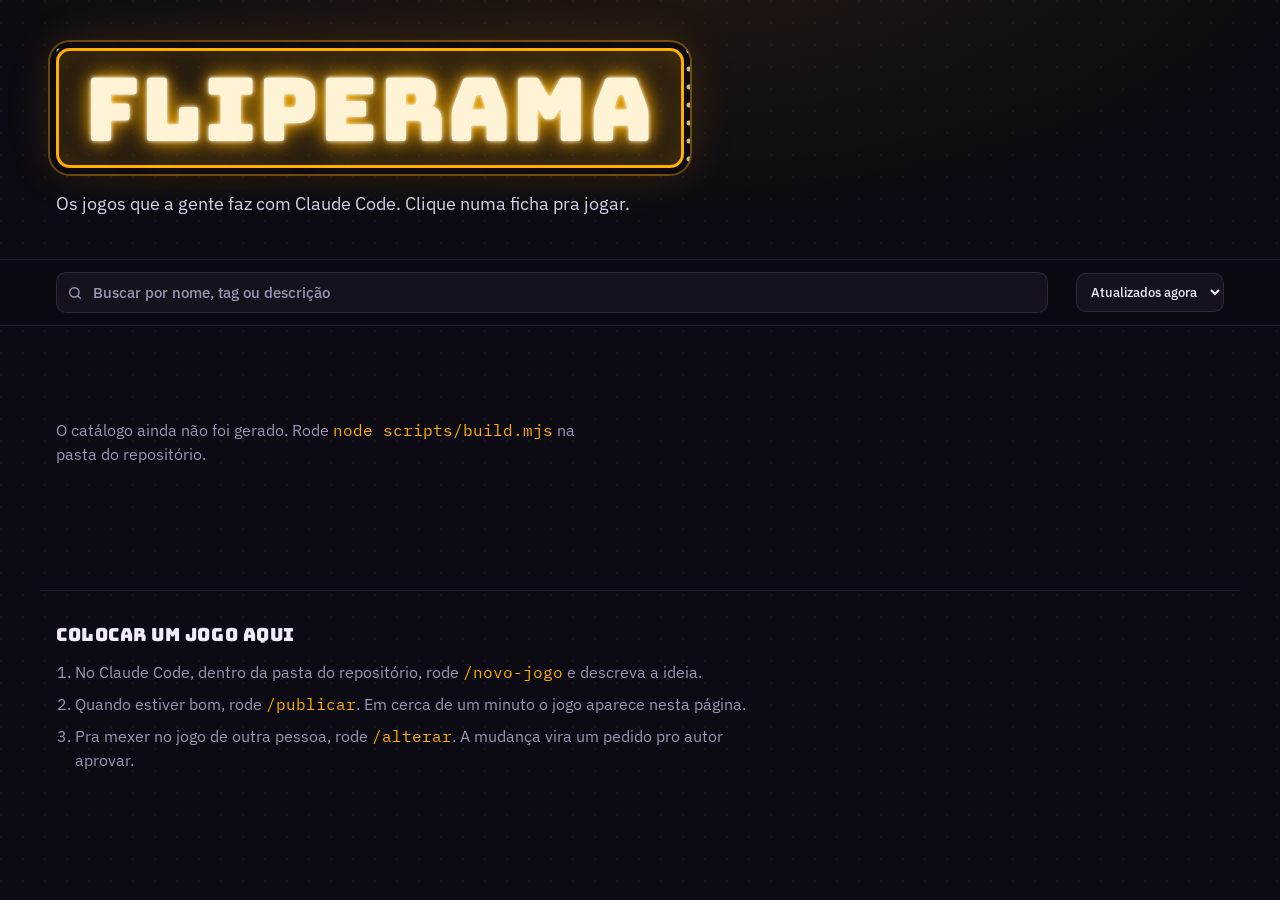
==== index.html @ 592a081d "fliperama: catálogo, player, comandos e drink-heist" ====
<!doctype html>
<html lang="pt-BR">
<head>
<meta charset="utf-8">
<meta name="viewport" content="width=device-width, initial-scale=1, viewport-fit=cover">
<title>Fliperama</title>
<meta name="description" content="Os jogos que a gente faz com Claude Code.">
<link rel="preconnect" href="https://fonts.googleapis.com">
<link rel="preconnect" href="https://fonts.gstatic.com" crossorigin>
<link rel="stylesheet" href="https://fonts.googleapis.com/css2?family=Bungee&family=IBM+Plex+Mono:wght@500&family=IBM+Plex+Sans:wght@400;500;600&display=swap">
<style>
:root{
  /* Layout: letreiro de fliperama no topo, prateleira de fichas (cards) em grade abaixo. */
  --bg:#0c0a12; --panel:#15121e; --panel-2:#1d1929; --line:rgba(200,180,255,.13);
  --ink:#f1ecf8; --dim:#9d95b3; --coin:#ffb000; --cyan:#33e1ed; --pink:#ff4f9a;
  --display:'Bungee','Impact',system-ui,sans-serif;
  --body:'IBM Plex Sans',system-ui,-apple-system,'Segoe UI',sans-serif;
  --mono:'IBM Plex Mono',ui-monospace,Consolas,monospace;
  color-scheme:dark;
}
*{box-sizing:border-box}
html,body{margin:0}
body{background:var(--bg);color:var(--ink);font:16px/1.5 var(--body);min-height:100vh;
  background-image:radial-gradient(ellipse 80% 50% at 50% -10%,rgba(255,176,0,.10),transparent 70%),radial-gradient(circle at 1px 1px,rgba(255,255,255,.035) 1px,transparent 0);
  background-size:auto,22px 22px}
.wrap{max-width:1200px;margin:0 auto;padding-inline:16px}
a{color:inherit}
:focus-visible{outline:2px solid var(--coin);outline-offset:3px;border-radius:6px}

/* letreiro */
header{padding-block:48px 28px}
.marquee{display:inline-block;position:relative;padding:14px 26px 12px;border:3px solid var(--coin);border-radius:14px;
  box-shadow:0 0 0 6px var(--bg),0 0 0 8px rgba(255,176,0,.35),0 0 40px rgba(255,176,0,.25) inset,0 0 50px rgba(255,176,0,.2)}
.marquee h1{margin:0;font-family:var(--display);font-weight:400;font-size:clamp(40px,9vw,88px);line-height:1;letter-spacing:.02em;color:#fff3d6;
  text-shadow:0 0 4px #fff,0 0 16px var(--coin),0 0 38px rgba(255,176,0,.7)}
.bulbs{position:absolute;inset:-9px;pointer-events:none;border-radius:18px;
  background:radial-gradient(circle,#ffe7a3 0 2px,transparent 3px) 0 0/18px 18px;
  -webkit-mask:linear-gradient(#000 0 0) content-box exclude,linear-gradient(#000 0 0);mask:linear-gradient(#000 0 0) content-box exclude,linear-gradient(#000 0 0);
  padding:4px;opacity:.8;animation:chase 1.2s steps(2) infinite}
@keyframes chase{50%{background-position:9px 0}}
.lede{margin:22px 0 0;max-width:60ch;color:#d9d1ea;font-size:18px;text-wrap:pretty}
.stats{display:flex;flex-wrap:wrap;gap:8px 22px;margin-top:14px;font:500 13px/1 var(--mono);color:var(--dim);letter-spacing:.04em}
.stats b{color:var(--ink);font-weight:500}

/* filtros */
.bar{position:sticky;top:0;z-index:5;background:rgba(12,10,18,.86);backdrop-filter:blur(10px);border-block:1px solid var(--line)}
.bar .wrap{display:flex;flex-wrap:wrap;gap:10px 14px;align-items:center;padding-block:12px}
.search{flex:1 1 220px;min-width:0;position:relative}
.search input{width:100%;font:500 15px var(--body);color:var(--ink);background:var(--panel);border:1px solid var(--line);border-radius:10px;padding:10px 12px 10px 36px}
.search input::placeholder{color:var(--dim)}
.search svg{position:absolute;left:11px;top:50%;translate:0 -50%;width:16px;height:16px;color:var(--dim)}
.chips{display:flex;flex-wrap:wrap;gap:6px}
.chip{font:500 13px/1 var(--body);color:var(--dim);background:transparent;border:1px solid var(--line);border-radius:999px;padding:8px 12px;cursor:pointer}
.chip:hover{color:var(--ink)}
.chip[aria-pressed="true"]{color:var(--bg);background:var(--c,var(--coin));border-color:transparent}
select{font:500 13px var(--body);color:var(--ink);background:var(--panel);border:1px solid var(--line);border-radius:10px;padding:9px 10px}

/* grade */
main{padding-block:28px 60px}
.grid{display:grid;grid-template-columns:repeat(auto-fill,minmax(270px,1fr));gap:18px}
.card{display:flex;flex-direction:column;text-decoration:none;background:var(--panel);border:1px solid var(--line);border-radius:14px;overflow:hidden;transition:transform .18s,border-color .18s,box-shadow .18s}
.card:hover{transform:translateY(-4px);border-color:rgba(255,176,0,.55);box-shadow:0 14px 40px rgba(0,0,0,.45),0 0 0 1px rgba(255,176,0,.25)}
.thumb{position:relative;aspect-ratio:16/10;max-width:100%;background:var(--panel-2);overflow:hidden}
.thumb img{width:100%;height:100%;object-fit:cover;display:block}
.gen{position:absolute;inset:0;display:grid;place-items:center;font-family:var(--display);font-size:56px;color:rgba(255,255,255,.9);text-shadow:0 4px 30px rgba(0,0,0,.4)}
.play{position:absolute;right:12px;bottom:12px;font:600 12px/1 var(--body);letter-spacing:.12em;text-transform:uppercase;color:var(--bg);background:var(--coin);padding:8px 12px;border-radius:8px;opacity:0;translate:0 6px;transition:.18s}
.card:hover .play,.card:focus-visible .play{opacity:1;translate:0 0}
.badges{position:absolute;left:10px;top:10px;display:flex;gap:6px}
.badge{font:500 11px/1 var(--mono);letter-spacing:.04em;background:rgba(12,10,18,.8);border:1px solid var(--line);border-radius:6px;padding:5px 7px;color:var(--ink)}
.badge.new{background:var(--pink);border-color:transparent;color:#fff}
.body{display:grid;gap:8px;padding:14px 16px 16px;flex:1}
.body h2{margin:0;font:600 19px/1.2 var(--body);text-wrap:balance}
.by{font:500 13px/1 var(--mono);color:var(--c,var(--dim))}
.desc{margin:0;color:#cfc7e0;font-size:14px;line-height:1.45;display:-webkit-box;-webkit-line-clamp:3;-webkit-box-orient:vertical;overflow:hidden}
.foot{display:flex;flex-wrap:wrap;gap:6px;align-items:center;margin-top:auto;padding-top:4px}
.tag{font-size:12px;color:var(--dim);border:1px solid var(--line);border-radius:6px;padding:3px 7px}
.when{margin-left:auto;font:500 12px var(--mono);color:var(--dim)}
.empty{padding:48px 0;color:var(--dim);max-width:52ch}
.empty code,.how code{font-family:var(--mono);color:var(--coin)}

/* como publicar */
.how{border-top:1px solid var(--line);padding-block:32px 48px;color:var(--dim)}
.how h3{margin:0 0 14px;font:400 18px var(--display);color:var(--ink);letter-spacing:.03em}
.how ol{margin:0;padding-left:1.2em;display:grid;gap:8px;max-width:70ch}
@media (prefers-reduced-motion:reduce){.bulbs{animation:none}.card,.play{transition:none}}
</style>
</head>
<body>
<header class="wrap">
  <div class="marquee"><span class="bulbs"></span><h1>Fliperama</h1></div>
  <p class="lede" id="lede">Os jogos que a gente faz com Claude Code. Clique numa ficha pra jogar.</p>
  <div class="stats" id="stats"></div>
</header>

<div class="bar">
  <div class="wrap">
    <label class="search"><svg viewBox="0 0 24 24" fill="none" stroke="currentColor" stroke-width="2.2" stroke-linecap="round" aria-hidden="true"><circle cx="11" cy="11" r="7"/><path d="m20 20-4-4"/></svg>
      <input id="q" type="search" placeholder="Buscar por nome, tag ou descrição" autocomplete="off" aria-label="Buscar jogos"></label>
    <div class="chips" id="authors" role="group" aria-label="Filtrar por autor"></div>
    <select id="sort" aria-label="Ordenar">
      <option value="updated">Atualizados agora</option>
      <option value="created">Mais novos</option>
      <option value="title">Nome (A–Z)</option>
    </select>
  </div>
</div>

<main class="wrap">
  <div class="grid" id="grid"></div>
  <p class="empty" id="empty" hidden></p>
</main>

<section class="how wrap">
  <h3>Colocar um jogo aqui</h3>
  <ol>
    <li>No Claude Code, dentro da pasta do repositório, rode <code>/novo-jogo</code> e descreva a ideia.</li>
    <li>Quando estiver bom, rode <code>/publicar</code>. Em cerca de um minuto o jogo aparece nesta página.</li>
    <li>Pra mexer no jogo de outra pessoa, rode <code>/alterar</code>. A mudança vira um pedido pro autor aprovar.</li>
  </ol>
</section>

<script src="games.js"></script>
<script>
(()=>{
const $=id=>document.getElementById(id);
const data=window.FLIPERAMA;
if(!data){ $('empty').hidden=false; $('empty').innerHTML='O catálogo ainda não foi gerado. Rode <code>node scripts/build.mjs</code> na pasta do repositório.'; return; }
const games=data.games;
const state={q:'',author:null,sort:'updated'};
try{ const s=JSON.parse(localStorage.getItem('fliperama:filtros')||'{}'); if(s.sort) state.sort=s.sort; }catch(e){}
$('sort').value=state.sort;

const hue=s=>{ let h=0; for(const c of s) h=(h*31+c.charCodeAt(0))>>>0; return h%360; };
const authorCol=a=>`hsl(${hue(a)} 90% 66%)`;
const rtf=new Intl.RelativeTimeFormat('pt-BR',{numeric:'auto'});
function ago(iso){
  const s=(new Date(iso)-Date.now())/1000, units=[['year',31536000],['month',2592000],['week',604800],['day',86400],['hour',3600],['minute',60]];
  for(const [u,v] of units) if(Math.abs(s)>=v) return rtf.format(Math.round(s/v),u);
  return 'agora';
}
const authors=[...new Set(games.map(g=>g.author))].sort();
$('stats').innerHTML='';
const stat=(n,t)=>{ const s=document.createElement('span'); const b=document.createElement('b'); b.textContent=n; s.append(b,' '+t); $('stats').append(s); };
stat(games.length,games.length===1?'jogo':'jogos'); stat(authors.length,authors.length===1?'autor':'autores');
if(games.length){ const s=document.createElement('span'), b=document.createElement('b'); b.textContent=ago(games.reduce((m,g)=>g.updated>m?g.updated:m,games[0].updated)); s.append('última mudança ',b); $('stats').append(s); }
if(authors.length) $('lede').textContent='Os jogos que '+(authors.length>1?authors.slice(0,-1).map(a=>'@'+a).join(', ')+' e @'+authors[authors.length-1]:'@'+authors[0])+(authors.length>1?' fazem':' faz')+' com Claude Code. Clique numa ficha pra jogar.';

function chip(label,val,col){
  const b=document.createElement('button'); b.type='button'; b.className='chip'; b.textContent=label;
  if(col) b.style.setProperty('--c',col);
  b.setAttribute('aria-pressed',String(state.author===val));
  b.addEventListener('click',()=>{ state.author=val; render(); });
  return b;
}
function renderChips(){ const c=$('authors'); c.textContent=''; c.append(chip('Todos',null)); for(const a of authors) c.append(chip('@'+a,a,authorCol(a))); }

function card(g){
  const a=document.createElement('a'); a.className='card'; a.href='play.html?g='+encodeURIComponent(g.slug);
  a.style.setProperty('--c',authorCol(g.author));
  const th=document.createElement('div'); th.className='thumb';
  if(g.thumb){ const img=document.createElement('img'); img.src='games/'+g.slug+'/'+g.thumb; img.alt=''; img.loading='lazy'; th.append(img); }
  else{ const h=hue(g.slug), gen=document.createElement('div'); gen.className='gen';
    th.style.background=`linear-gradient(135deg,hsl(${h} 70% 38%),hsl(${(h+60)%360} 75% 22%))`;
    gen.textContent=g.title.split(/\s+/).map(w=>w[0]).join('').slice(0,2).toUpperCase(); th.append(gen); }
  const bd=document.createElement('div'); bd.className='badges';
  const addBadge=(t,cls)=>{ const s=document.createElement('span'); s.className='badge'+(cls?' '+cls:''); s.textContent=t; bd.append(s); };
  if(Date.now()-new Date(g.created)<7*864e5) addBadge('novo','new');
  addBadge(g.players==='1'?'1 jogador':g.players+' jogadores');
  if(g.online) addBadge('online');
  th.append(bd);
  const pl=document.createElement('span'); pl.className='play'; pl.textContent='Jogar'; th.append(pl);
  const body=document.createElement('div'); body.className='body';
  const h=document.createElement('h2'); h.textContent=g.title;
  const by=document.createElement('span'); by.className='by'; by.textContent='@'+g.author;
  const d=document.createElement('p'); d.className='desc'; d.textContent=g.description;
  const ft=document.createElement('div'); ft.className='foot';
  for(const t of g.tags.slice(0,3)){ const s=document.createElement('span'); s.className='tag'; s.textContent=t; ft.append(s); }
  const w=document.createElement('span'); w.className='when'; w.textContent=ago(g.updated); w.title='Última mudança: '+new Date(g.updated).toLocaleString('pt-BR'); ft.append(w);
  body.append(h,by,d,ft); a.append(th,body);
  return a;
}
function render(){
  renderChips();
  const q=state.q.trim().toLowerCase();
  let list=games.filter(g=>(!state.author||g.author===state.author)&&(!q||[g.title,g.description,g.author,...g.tags].join(' ').toLowerCase().includes(q)));
  if(state.sort==='title') list.sort((a,b)=>a.title.localeCompare(b.title,'pt-BR'));
  else list.sort((a,b)=>b[state.sort].localeCompare(a[state.sort]));
  const grid=$('grid'); grid.textContent=''; for(const g of list) grid.append(card(g));
  const empty=$('empty'); empty.hidden=list.length>0;
  if(!list.length) empty.innerHTML=games.length?'Nenhum jogo com esse filtro.':'Nenhum jogo ainda. No Claude Code, rode <code>/novo-jogo</code> pra criar o primeiro.';
}
$('q').addEventListener('input',e=>{ state.q=e.target.value; render(); });
$('sort').addEventListener('change',e=>{ state.sort=e.target.value; try{ localStorage.setItem('fliperama:filtros',JSON.stringify({sort:state.sort})); }catch(err){} render(); });
render();
})();
</script>
</body>
</html>
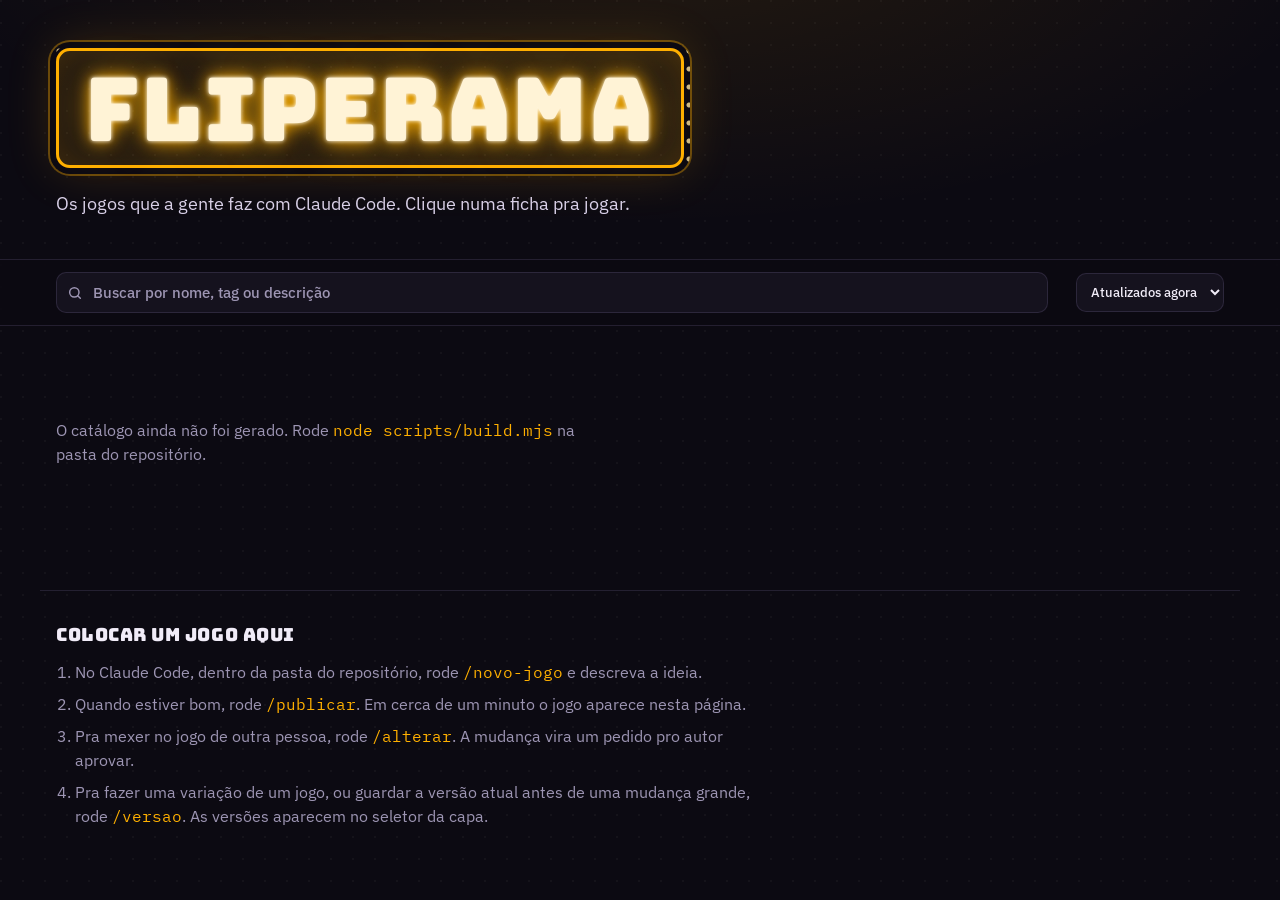
==== commit ad27b2db: "fliperama: versões de jogo com seletor na capa e no player" ====
--- a/index.html
+++ b/index.html
@@ -58,15 +58,31 @@
 /* grade */
 main{padding-block:28px 60px}
 .grid{display:grid;grid-template-columns:repeat(auto-fill,minmax(270px,1fr));gap:18px}
-.card{display:flex;flex-direction:column;text-decoration:none;background:var(--panel);border:1px solid var(--line);border-radius:14px;overflow:hidden;transition:transform .18s,border-color .18s,box-shadow .18s}
+.card{position:relative;display:flex;flex-direction:column;background:var(--panel);border:1px solid var(--line);border-radius:14px;overflow:hidden;transition:transform .18s,border-color .18s,box-shadow .18s}
 .card:hover{transform:translateY(-4px);border-color:rgba(255,176,0,.55);box-shadow:0 14px 40px rgba(0,0,0,.45),0 0 0 1px rgba(255,176,0,.25)}
+.card:has(.go:focus-visible){outline:2px solid var(--coin);outline-offset:3px}
+/* a ficha inteira é clicável pelo link do título; o seletor de versões fica por cima */
+.go{color:inherit;text-decoration:none}
+.go:focus-visible{outline:none}
+.go::after{content:"";position:absolute;inset:0;z-index:1}
 .thumb{position:relative;aspect-ratio:16/10;max-width:100%;background:var(--panel-2);overflow:hidden}
-.thumb img{width:100%;height:100%;object-fit:cover;display:block}
+.thumb img{width:100%;height:100%;object-fit:cover;display:block;transition:opacity .18s}
+.thumb img.swap{opacity:.25}
+.vers{position:absolute;left:10px;top:10px;z-index:2;display:flex;gap:3px;max-width:calc(100% - 20px);overflow-x:auto;scrollbar-width:none;padding:3px;background:rgba(12,10,18,.84);border:1px solid var(--line);border-radius:10px;backdrop-filter:blur(6px)}
+.vers::-webkit-scrollbar{display:none}
+.multi .badges{top:52px}
+.ver{flex:none;display:flex;align-items:center;gap:6px;font:600 12px/1 var(--body);color:var(--dim);background:transparent;border:0;border-radius:7px;padding:7px 10px;cursor:pointer;white-space:nowrap}
+.ver:hover{color:var(--ink);background:rgba(255,255,255,.06)}
+.ver[aria-checked="true"]{color:var(--bg);background:var(--coin)}
+.ver small{font:500 10px/1 var(--mono);opacity:.7}
+.ver i{width:6px;height:6px;border-radius:50%;background:var(--pink)}
+.vnote{margin:0;font:500 12px/1.45 var(--mono);color:var(--dim)}
+.vnote b{color:var(--ink);font-weight:500}
 .gen{position:absolute;inset:0;display:grid;place-items:center;font-family:var(--display);font-size:56px;color:rgba(255,255,255,.9);text-shadow:0 4px 30px rgba(0,0,0,.4)}
 .play{position:absolute;right:12px;bottom:12px;font:600 12px/1 var(--body);letter-spacing:.12em;text-transform:uppercase;color:var(--bg);background:var(--coin);padding:8px 12px;border-radius:8px;opacity:0;translate:0 6px;transition:.18s}
-.card:hover .play,.card:focus-visible .play{opacity:1;translate:0 0}
-.badges{position:absolute;left:10px;top:10px;display:flex;gap:6px}
-.badge{font:500 11px/1 var(--mono);letter-spacing:.04em;background:rgba(12,10,18,.8);border:1px solid var(--line);border-radius:6px;padding:5px 7px;color:var(--ink)}
+.card:hover .play,.card:focus-within .play{opacity:1;translate:0 0}
+.badges{position:absolute;left:10px;right:10px;top:10px;display:flex;flex-wrap:wrap;gap:6px}
+.badge{white-space:nowrap;font:500 11px/1 var(--mono);letter-spacing:.04em;background:rgba(12,10,18,.8);border:1px solid var(--line);border-radius:6px;padding:5px 7px;color:var(--ink)}
 .badge.new{background:var(--pink);border-color:transparent;color:#fff}
 .body{display:grid;gap:8px;padding:14px 16px 16px;flex:1}
 .body h2{margin:0;font:600 19px/1.2 var(--body);text-wrap:balance}
@@ -116,6 +132,7 @@
     <li>No Claude Code, dentro da pasta do repositório, rode <code>/novo-jogo</code> e descreva a ideia.</li>
     <li>Quando estiver bom, rode <code>/publicar</code>. Em cerca de um minuto o jogo aparece nesta página.</li>
     <li>Pra mexer no jogo de outra pessoa, rode <code>/alterar</code>. A mudança vira um pedido pro autor aprovar.</li>
+    <li>Pra fazer uma variação de um jogo, ou guardar a versão atual antes de uma mudança grande, rode <code>/versao</code>. As versões aparecem no seletor da capa.</li>
   </ol>
 </section>
 
@@ -154,35 +171,73 @@
 }
 function renderChips(){ const c=$('authors'); c.textContent=''; c.append(chip('Todos',null)); for(const a of authors) c.append(chip('@'+a,a,authorCol(a))); }
 
+// versões: o jogo pode ter várias (atual, antigas, alternativas). A escolha de cada um fica salva neste navegador.
+const VKEY='fliperama:versoes';
+let chosen={}; try{ chosen=JSON.parse(localStorage.getItem(VKEY)||'{}')||{}; }catch(e){}
+const versionsOf=g=>g.versions&&g.versions.length>1?g.versions:null;
+const isNew=iso=>!!iso&&Date.now()-new Date(iso)<7*864e5;
+const KIND={alternativa:'alternativa',antiga:'antiga'};
+function playUrl(g,v){ return 'play.html?g='+encodeURIComponent(g.slug)+(v?'&v='+encodeURIComponent(v.id):''); }
+
 function card(g){
-  const a=document.createElement('a'); a.className='card'; a.href='play.html?g='+encodeURIComponent(g.slug);
+  const vs=versionsOf(g); let cur=vs?(vs.find(v=>v.id===chosen[g.slug])||vs[0]):null;
+  const a=document.createElement('article'); a.className='card'+(vs?' multi':'');
   a.style.setProperty('--c',authorCol(g.author));
   const th=document.createElement('div'); th.className='thumb';
-  if(g.thumb){ const img=document.createElement('img'); img.src='games/'+g.slug+'/'+g.thumb; img.alt=''; img.loading='lazy'; th.append(img); }
+  const thumbOf=v=>(v&&v.thumb)||g.thumb;
+  let img=null;
+  if(thumbOf(cur)){ img=document.createElement('img'); img.src='games/'+g.slug+'/'+thumbOf(cur); img.alt=''; img.loading='lazy'; th.append(img); }
   else{ const h=hue(g.slug), gen=document.createElement('div'); gen.className='gen';
     th.style.background=`linear-gradient(135deg,hsl(${h} 70% 38%),hsl(${(h+60)%360} 75% 22%))`;
     gen.textContent=g.title.split(/\s+/).map(w=>w[0]).join('').slice(0,2).toUpperCase(); th.append(gen); }
   const bd=document.createElement('div'); bd.className='badges';
   const addBadge=(t,cls)=>{ const s=document.createElement('span'); s.className='badge'+(cls?' '+cls:''); s.textContent=t; bd.append(s); };
-  if(Date.now()-new Date(g.created)<7*864e5) addBadge('novo','new');
+  if(isNew(g.created)) addBadge('novo','new');
+  else if(vs&&vs.some(v=>isNew(v.created))) addBadge('versão nova','new');
   addBadge(g.players==='1'?'1 jogador':g.players+' jogadores');
   if(g.online) addBadge('online');
   th.append(bd);
   const pl=document.createElement('span'); pl.className='play'; pl.textContent='Jogar'; th.append(pl);
   const body=document.createElement('div'); body.className='body';
-  const h=document.createElement('h2'); h.textContent=g.title;
+  const h=document.createElement('h2'), go=document.createElement('a'); go.className='go'; go.href=playUrl(g,cur); go.textContent=g.title; h.append(go);
   const by=document.createElement('span'); by.className='by'; by.textContent='@'+g.author;
   const d=document.createElement('p'); d.className='desc'; d.textContent=g.description;
+  body.append(h,by,d);
+  if(vs){
+    const note=document.createElement('p'); note.className='vnote'; body.append(note);
+    const box=document.createElement('div'); box.className='vers'; box.setAttribute('role','radiogroup'); box.setAttribute('aria-label','Versão de '+g.title);
+    const btns=vs.map(v=>{
+      const b=document.createElement('button'); b.type='button'; b.className='ver'; b.setAttribute('role','radio'); b.textContent=v.name;
+      if(v.kind==='antiga'){ const k=document.createElement('small'); k.textContent='antiga'; b.append(k); }
+      if(isNew(v.created)){ const i=document.createElement('i'); i.title='versão nova'; b.append(i); }
+      b.title=[v.name+(v.kind?' ('+KIND[v.kind]+')':''),v.note].filter(Boolean).join(': ');
+      b.addEventListener('click',()=>select(v,true));
+      return b;
+    });
+    box.addEventListener('keydown',e=>{
+      const dir=e.key==='ArrowRight'||e.key==='ArrowDown'?1:e.key==='ArrowLeft'||e.key==='ArrowUp'?-1:0; if(!dir) return;
+      e.preventDefault(); const i=(vs.indexOf(cur)+dir+vs.length)%vs.length; select(vs[i],true); btns[i].focus();
+    });
+    const select=(v,save)=>{
+      cur=v; go.href=playUrl(g,v);
+      btns.forEach((b,i)=>{ const on=vs[i]===v; b.setAttribute('aria-checked',String(on)); b.tabIndex=on?0:-1; });
+      note.textContent=''; const nb=document.createElement('b'); nb.textContent=v.name; note.append('Versão ',nb,(v.kind?' · '+KIND[v.kind]:'')+(v.note?' · '+v.note:''));
+      const src=thumbOf(v)?'games/'+g.slug+'/'+thumbOf(v):null;
+      if(img&&src&&img.getAttribute('src')!==src){ img.classList.add('swap'); const pre=new Image(); pre.onload=pre.onerror=()=>{ img.src=src; img.classList.remove('swap'); }; pre.src=src; }
+      if(save){ chosen[g.slug]=v.id; try{ localStorage.setItem(VKEY,JSON.stringify(chosen)); }catch(e){} }
+    };
+    box.append(...btns); th.append(box); select(cur,false);
+  }
   const ft=document.createElement('div'); ft.className='foot';
   for(const t of g.tags.slice(0,3)){ const s=document.createElement('span'); s.className='tag'; s.textContent=t; ft.append(s); }
   const w=document.createElement('span'); w.className='when'; w.textContent=ago(g.updated); w.title='Última mudança: '+new Date(g.updated).toLocaleString('pt-BR'); ft.append(w);
-  body.append(h,by,d,ft); a.append(th,body);
+  body.append(ft); a.append(th,body);
   return a;
 }
 function render(){
   renderChips();
   const q=state.q.trim().toLowerCase();
-  let list=games.filter(g=>(!state.author||g.author===state.author)&&(!q||[g.title,g.description,g.author,...g.tags].join(' ').toLowerCase().includes(q)));
+  let list=games.filter(g=>(!state.author||g.author===state.author)&&(!q||[g.title,g.description,g.author,...g.tags,...(g.versions||[]).map(v=>v.name)].join(' ').toLowerCase().includes(q)));
   if(state.sort==='title') list.sort((a,b)=>a.title.localeCompare(b.title,'pt-BR'));
   else list.sort((a,b)=>b[state.sort].localeCompare(a[state.sort]));
   const grid=$('grid'); grid.textContent=''; for(const g of list) grid.append(card(g));
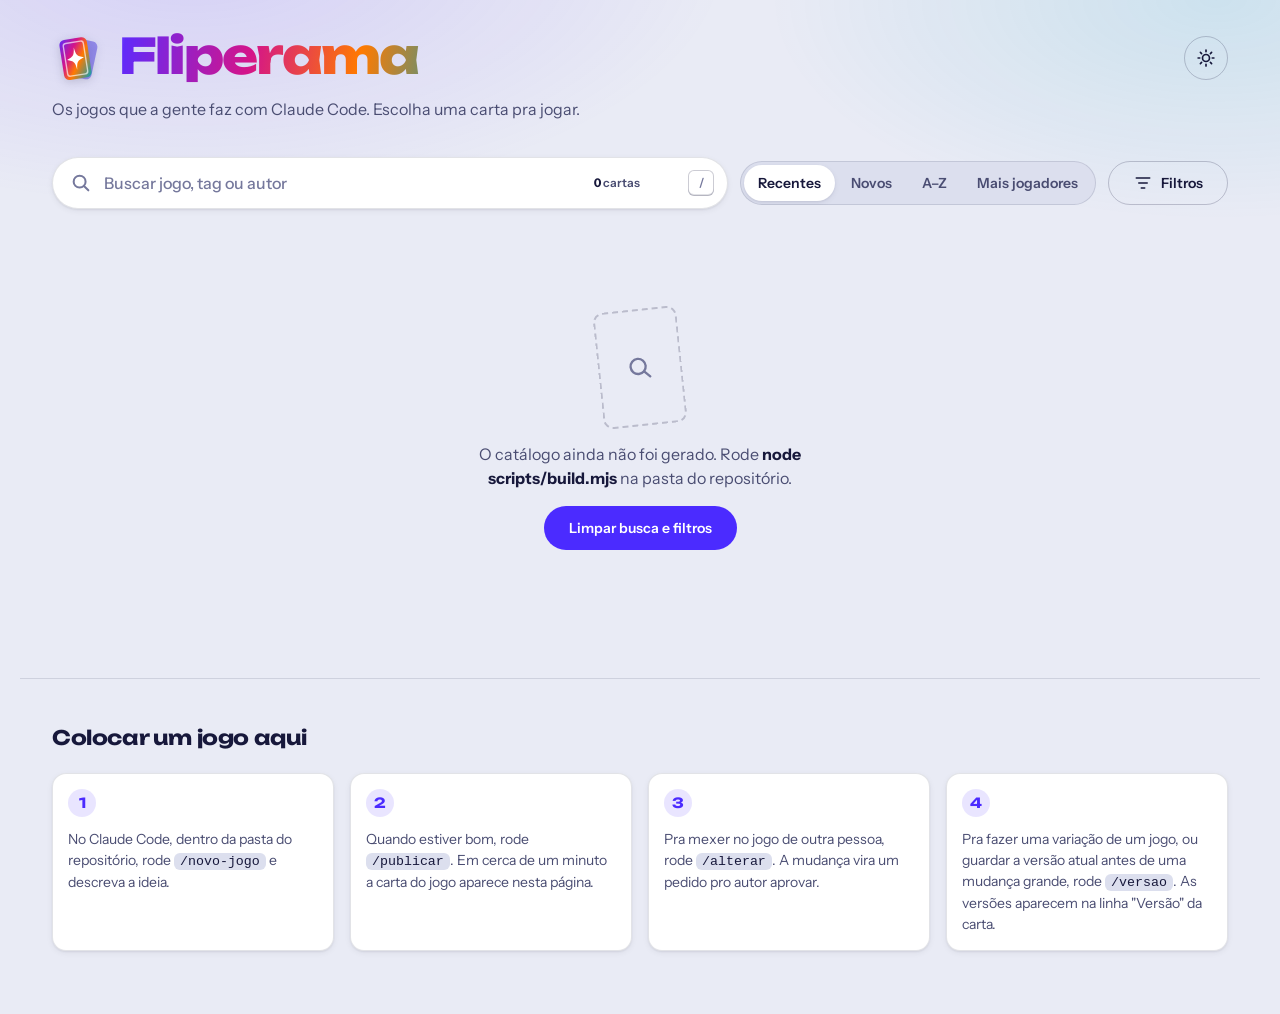
==== commit 33fd9880: "site: biblioteca em cartas holográficas, design system, tema claro/escuro e controle" ====
--- a/index.html
+++ b/index.html
@@ -5,249 +5,209 @@
 <meta name="viewport" content="width=device-width, initial-scale=1, viewport-fit=cover">
 <title>Fliperama</title>
 <meta name="description" content="Os jogos que a gente faz com Claude Code.">
+<link rel="icon" href="design/marca.svg" type="image/svg+xml">
+<script src="design/tema.js"></script>
+<script>
+  // abertura: logo nasce no meio da tela e voa pro canto. Uma vez por sessão (aba nova ou janela anônima mostram de novo).
+  try {
+    if (!matchMedia('(prefers-reduced-motion: reduce)').matches && !sessionStorage.getItem('fliperama:abertura')) document.documentElement.classList.add('is-intro');
+  } catch (e) {}
+</script>
 <link rel="preconnect" href="https://fonts.googleapis.com">
 <link rel="preconnect" href="https://fonts.gstatic.com" crossorigin>
-<link rel="stylesheet" href="https://fonts.googleapis.com/css2?family=Bungee&family=IBM+Plex+Mono:wght@500&family=IBM+Plex+Sans:wght@400;500;600&display=swap">
+<link rel="stylesheet" href="design/tokens.css">
+<link rel="stylesheet" href="design/components.css">
+<link rel="stylesheet" href="design/carta.css">
 <style>
-:root{
-  /* Layout: letreiro de fliperama no topo, prateleira de fichas (cards) em grade abaixo. */
-  --bg:#0c0a12; --panel:#15121e; --panel-2:#1d1929; --line:rgba(200,180,255,.13);
-  --ink:#f1ecf8; --dim:#9d95b3; --coin:#ffb000; --cyan:#33e1ed; --pink:#ff4f9a;
-  --display:'Bungee','Impact',system-ui,sans-serif;
-  --body:'IBM Plex Sans',system-ui,-apple-system,'Segoe UI',sans-serif;
-  --mono:'IBM Plex Mono',ui-monospace,Consolas,monospace;
-  color-scheme:dark;
-}
-*{box-sizing:border-box}
-html,body{margin:0}
-body{background:var(--bg);color:var(--ink);font:16px/1.5 var(--body);min-height:100vh;
-  background-image:radial-gradient(ellipse 80% 50% at 50% -10%,rgba(255,176,0,.10),transparent 70%),radial-gradient(circle at 1px 1px,rgba(255,255,255,.035) 1px,transparent 0);
-  background-size:auto,22px 22px}
-.wrap{max-width:1200px;margin:0 auto;padding-inline:16px}
-a{color:inherit}
-:focus-visible{outline:2px solid var(--coin);outline-offset:3px;border-radius:6px}
-
-/* letreiro */
-header{padding-block:48px 28px}
-.marquee{display:inline-block;position:relative;padding:14px 26px 12px;border:3px solid var(--coin);border-radius:14px;
-  box-shadow:0 0 0 6px var(--bg),0 0 0 8px rgba(255,176,0,.35),0 0 40px rgba(255,176,0,.25) inset,0 0 50px rgba(255,176,0,.2)}
-.marquee h1{margin:0;font-family:var(--display);font-weight:400;font-size:clamp(40px,9vw,88px);line-height:1;letter-spacing:.02em;color:#fff3d6;
-  text-shadow:0 0 4px #fff,0 0 16px var(--coin),0 0 38px rgba(255,176,0,.7)}
-.bulbs{position:absolute;inset:-9px;pointer-events:none;border-radius:18px;
-  background:radial-gradient(circle,#ffe7a3 0 2px,transparent 3px) 0 0/18px 18px;
-  -webkit-mask:linear-gradient(#000 0 0) content-box exclude,linear-gradient(#000 0 0);mask:linear-gradient(#000 0 0) content-box exclude,linear-gradient(#000 0 0);
-  padding:4px;opacity:.8;animation:chase 1.2s steps(2) infinite}
-@keyframes chase{50%{background-position:9px 0}}
-.lede{margin:22px 0 0;max-width:60ch;color:#d9d1ea;font-size:18px;text-wrap:pretty}
-.stats{display:flex;flex-wrap:wrap;gap:8px 22px;margin-top:14px;font:500 13px/1 var(--mono);color:var(--dim);letter-spacing:.04em}
-.stats b{color:var(--ink);font-weight:500}
-
-/* filtros */
-.bar{position:sticky;top:0;z-index:5;background:rgba(12,10,18,.86);backdrop-filter:blur(10px);border-block:1px solid var(--line)}
-.bar .wrap{display:flex;flex-wrap:wrap;gap:10px 14px;align-items:center;padding-block:12px}
-.search{flex:1 1 220px;min-width:0;position:relative}
-.search input{width:100%;font:500 15px var(--body);color:var(--ink);background:var(--panel);border:1px solid var(--line);border-radius:10px;padding:10px 12px 10px 36px}
-.search input::placeholder{color:var(--dim)}
-.search svg{position:absolute;left:11px;top:50%;translate:0 -50%;width:16px;height:16px;color:var(--dim)}
-.chips{display:flex;flex-wrap:wrap;gap:6px}
-.chip{font:500 13px/1 var(--body);color:var(--dim);background:transparent;border:1px solid var(--line);border-radius:999px;padding:8px 12px;cursor:pointer}
-.chip:hover{color:var(--ink)}
-.chip[aria-pressed="true"]{color:var(--bg);background:var(--c,var(--coin));border-color:transparent}
-select{font:500 13px var(--body);color:var(--ink);background:var(--panel);border:1px solid var(--line);border-radius:10px;padding:9px 10px}
-
-/* grade */
-main{padding-block:28px 60px}
-.grid{display:grid;grid-template-columns:repeat(auto-fill,minmax(270px,1fr));gap:18px}
-.card{position:relative;display:flex;flex-direction:column;background:var(--panel);border:1px solid var(--line);border-radius:14px;overflow:hidden;transition:transform .18s,border-color .18s,box-shadow .18s}
-.card:hover{transform:translateY(-4px);border-color:rgba(255,176,0,.55);box-shadow:0 14px 40px rgba(0,0,0,.45),0 0 0 1px rgba(255,176,0,.25)}
-.card:has(.go:focus-visible){outline:2px solid var(--coin);outline-offset:3px}
-/* a ficha inteira é clicável pelo link do título; o seletor de versões fica por cima */
-.go{color:inherit;text-decoration:none}
-.go:focus-visible{outline:none}
-.go::after{content:"";position:absolute;inset:0;z-index:1}
-.thumb{position:relative;aspect-ratio:16/10;max-width:100%;background:var(--panel-2);overflow:hidden}
-.thumb img{width:100%;height:100%;object-fit:cover;display:block;transition:opacity .18s}
-.thumb img.swap{opacity:.25}
-.vers{position:absolute;left:10px;top:10px;z-index:2;display:flex;gap:3px;max-width:calc(100% - 20px);overflow-x:auto;scrollbar-width:none;padding:3px;background:rgba(12,10,18,.84);border:1px solid var(--line);border-radius:10px;backdrop-filter:blur(6px)}
-.vers::-webkit-scrollbar{display:none}
-.multi .badges{top:52px}
-.ver{flex:none;display:flex;align-items:center;gap:6px;font:600 12px/1 var(--body);color:var(--dim);background:transparent;border:0;border-radius:7px;padding:7px 10px;cursor:pointer;white-space:nowrap}
-.ver:hover{color:var(--ink);background:rgba(255,255,255,.06)}
-.ver[aria-checked="true"]{color:var(--bg);background:var(--coin)}
-.ver small{font:500 10px/1 var(--mono);opacity:.7}
-.ver i{width:6px;height:6px;border-radius:50%;background:var(--pink)}
-.vnote{margin:0;font:500 12px/1.45 var(--mono);color:var(--dim)}
-.vnote b{color:var(--ink);font-weight:500}
-.gen{position:absolute;inset:0;display:grid;place-items:center;font-family:var(--display);font-size:56px;color:rgba(255,255,255,.9);text-shadow:0 4px 30px rgba(0,0,0,.4)}
-.play{position:absolute;right:12px;bottom:12px;font:600 12px/1 var(--body);letter-spacing:.12em;text-transform:uppercase;color:var(--bg);background:var(--coin);padding:8px 12px;border-radius:8px;opacity:0;translate:0 6px;transition:.18s}
-.card:hover .play,.card:focus-within .play{opacity:1;translate:0 0}
-.badges{position:absolute;left:10px;right:10px;top:10px;display:flex;flex-wrap:wrap;gap:6px}
-.badge{white-space:nowrap;font:500 11px/1 var(--mono);letter-spacing:.04em;background:rgba(12,10,18,.8);border:1px solid var(--line);border-radius:6px;padding:5px 7px;color:var(--ink)}
-.badge.new{background:var(--pink);border-color:transparent;color:#fff}
-.body{display:grid;gap:8px;padding:14px 16px 16px;flex:1}
-.body h2{margin:0;font:600 19px/1.2 var(--body);text-wrap:balance}
-.by{font:500 13px/1 var(--mono);color:var(--c,var(--dim))}
-.desc{margin:0;color:#cfc7e0;font-size:14px;line-height:1.45;display:-webkit-box;-webkit-line-clamp:3;-webkit-box-orient:vertical;overflow:hidden}
-.foot{display:flex;flex-wrap:wrap;gap:6px;align-items:center;margin-top:auto;padding-top:4px}
-.tag{font-size:12px;color:var(--dim);border:1px solid var(--line);border-radius:6px;padding:3px 7px}
-.when{margin-left:auto;font:500 12px var(--mono);color:var(--dim)}
-.empty{padding:48px 0;color:var(--dim);max-width:52ch}
-.empty code,.how code{font-family:var(--mono);color:var(--coin)}
+/* Catálogo: só layout da página. Cores, fontes, raios e movimento vêm dos tokens. */
+body { overflow-x: hidden; }
+body::before {
+  content: ""; position: fixed; inset: 0; z-index: -1; pointer-events: none;
+  background:
+    radial-gradient(60% 40% at 15% -5%, color-mix(in oklab, var(--holo-1) 14%, transparent), transparent 70%),
+    radial-gradient(50% 35% at 95% 0%, color-mix(in oklab, var(--holo-4) 12%, transparent), transparent 70%);
+}
+
+/* topo */
+.top { display: flex; align-items: center; justify-content: space-between; gap: var(--sp-4); padding-top: var(--sp-6); }
+.top .logo { font-size: clamp(2rem, 6.5vw, var(--fs-8)); }
+.lede { margin: var(--sp-3) 0 0; max-width: 56ch; color: var(--ink-2); font-size: var(--fs-3); text-wrap: pretty; }
+.lede b { color: var(--ink); font-weight: 600; }
+
+/* barra de busca, ordem e filtros */
+.bar { position: sticky; top: 0; z-index: var(--z-bar); margin-top: var(--sp-5); padding-block: var(--sp-3); transition: background-color var(--dur-2), box-shadow var(--dur-2); }
+.bar.is-stuck { background: var(--scrim); backdrop-filter: blur(14px) saturate(1.4); -webkit-backdrop-filter: blur(14px) saturate(1.4); box-shadow: 0 1px 0 var(--line); }
+.bar__row { display: flex; flex-wrap: wrap; align-items: center; gap: var(--sp-3); }
+.bar__tail { display: flex; align-items: center; gap: var(--sp-3); min-width: 0; }
+.bar .seg { max-width: 100%; overflow-x: auto; scrollbar-width: none; }
+.bar .seg::-webkit-scrollbar { display: none; }
+.seg__short { display: none; }
+@media (max-width: 719px) {
+  .bar__tail { width: 100%; justify-content: space-between; }
+  #filtersBtn .btn__label { display: none; }
+  .seg__long { display: none; }
+  .seg__short { display: inline; }
+  .bar .seg button { padding: 0 10px; }
+}
+.osk { max-width: 640px; }
+.filters { display: grid; gap: var(--sp-4); padding-block: var(--sp-4) var(--sp-2); }
+.fgroup { display: flex; flex-wrap: wrap; align-items: center; gap: var(--sp-2); }
+.fgroup__chips { display: flex; flex-wrap: wrap; gap: var(--sp-2); }
+.fgroup__label { width: 72px; flex: none; font: 600 var(--fs-2)/1 var(--font-body); color: var(--ink-2); }
+@media (max-width: 559px) { .fgroup__label { width: 100%; } }
+.filters__foot { display: flex; align-items: center; gap: var(--sp-3); color: var(--ink-2); font-size: var(--fs-2); }
+
+/* grade de cartas */
+main { padding-block: var(--sp-5) var(--sp-8); }
+.grid {
+  position: relative;
+  display: grid; gap: var(--sp-6) var(--sp-5);
+  grid-template-columns: repeat(auto-fill, minmax(min(100%, 300px), 1fr));
+}
+.grid > .card { width: 100%; max-width: 400px; justify-self: center; }
+.empty { display: grid; justify-items: center; gap: var(--sp-4); padding: var(--sp-8) 0; text-align: center; color: var(--ink-2); }
+.empty[hidden] { display: none; }
+.empty__card { width: 84px; aspect-ratio: 63 / 88; border-radius: 10px; border: 2px dashed var(--line-strong); rotate: -6deg; display: grid; place-items: center; color: var(--ink-3); }
+.empty__card svg { width: 28px; height: 28px; }
+.empty p { margin: 0; max-width: 40ch; font-size: var(--fs-3); }
+.empty b { color: var(--ink); }
 
 /* como publicar */
-.how{border-top:1px solid var(--line);padding-block:32px 48px;color:var(--dim)}
-.how h3{margin:0 0 14px;font:400 18px var(--display);color:var(--ink);letter-spacing:.03em}
-.how ol{margin:0;padding-left:1.2em;display:grid;gap:8px;max-width:70ch}
-@media (prefers-reduced-motion:reduce){.bulbs{animation:none}.card,.play{transition:none}}
+.how { padding-block: var(--sp-7) var(--sp-8); border-top: 1px solid var(--line); }
+.how h2 { margin: 0 0 var(--sp-5); font: 700 var(--fs-4)/var(--lh-tight) var(--font-display); letter-spacing: -.02em; }
+.how ol { margin: 0; padding: 0; list-style: none; display: grid; gap: var(--sp-4); grid-template-columns: repeat(auto-fit, minmax(min(100%, 240px), 1fr)); counter-reset: passo; }
+.how li { counter-increment: passo; padding: var(--sp-4); border-radius: var(--r-md); background: var(--surface); box-shadow: var(--shadow-1), inset 0 0 0 1px var(--line); color: var(--ink-2); font-size: var(--fs-2); }
+.how li::before { content: counter(passo); display: grid; place-items: center; width: 28px; height: 28px; margin-bottom: var(--sp-3); border-radius: 50%; background: var(--accent-soft); color: var(--accent); font: 700 var(--fs-2)/1 var(--font-display); }
+.how code { font-family: ui-monospace, Consolas, monospace; font-size: .95em; color: var(--ink); background: var(--bg-deep); padding: 1px 6px; border-radius: var(--r-xs); }
+
+
+/* abertura: o logo nasce no meio da tela e voa pro canto (estilo Xbox 360) */
+.intro { position: fixed; inset: 0; z-index: var(--z-intro); display: none; place-items: center; background: var(--bg); overflow: hidden; pointer-events: none; }
+.is-intro .intro { display: grid; }
+.is-intro .logo { position: relative; z-index: calc(var(--z-intro) + 1); }
+.is-intro .reveal { opacity: 0; }
+.intro__orb {
+  position: absolute; width: 40vmin; aspect-ratio: 1; border-radius: 50%;
+  background: radial-gradient(circle, #fff 0%, color-mix(in oklab, var(--holo-4) 70%, #fff) 18%, color-mix(in oklab, var(--holo-1) 60%, transparent) 42%, transparent 68%);
+  filter: blur(6px); opacity: 0;
+}
+.intro__ring {
+  position: absolute; width: 70vmin; aspect-ratio: 1; border-radius: 50%; padding: 7px;
+  background: conic-gradient(from var(--a, 0deg), transparent 0 40%, var(--holo-1), var(--holo-2), var(--holo-3), var(--holo-4), transparent 85%);
+  -webkit-mask: linear-gradient(#000 0 0) content-box exclude, linear-gradient(#000 0 0);
+  mask: linear-gradient(#000 0 0) content-box exclude, linear-gradient(#000 0 0);
+  filter: blur(2px) drop-shadow(0 0 16px var(--holo-2)) saturate(1.4);
+  opacity: 0;
+}
+.intro__skip { position: absolute; bottom: calc(24px + env(safe-area-inset-bottom, 0px)); font: 500 var(--fs-1)/1 var(--font-body); color: var(--ink-3); opacity: 0; }
 </style>
 </head>
 <body>
-<header class="wrap">
-  <div class="marquee"><span class="bulbs"></span><h1>Fliperama</h1></div>
-  <p class="lede" id="lede">Os jogos que a gente faz com Claude Code. Clique numa ficha pra jogar.</p>
-  <div class="stats" id="stats"></div>
+<div class="intro" id="intro" aria-hidden="true">
+  <div class="intro__orb"></div>
+  <div class="intro__ring" style="--a:0deg"></div>
+  <div class="intro__ring" style="--a:120deg"></div>
+  <div class="intro__ring" style="--a:240deg"></div>
+  <span class="intro__skip">Toque ou aperte qualquer botão pra pular</span>
+</div>
+
+<header class="top wrap">
+  <a class="logo" id="logo" href="./" aria-label="Fliperama, início">
+    <svg class="logo__mark" viewBox="0 0 48 48" aria-hidden="true">
+      <defs>
+        <linearGradient id="markHolo" x1="0" y1="0" x2="1" y2="1">
+          <stop offset="0" style="stop-color:var(--holo-1)"/><stop offset=".35" style="stop-color:var(--holo-2)"/>
+          <stop offset=".6" style="stop-color:var(--holo-3)"/><stop offset="1" style="stop-color:var(--holo-4)"/>
+        </linearGradient>
+      </defs>
+      <rect x="15" y="6" width="25" height="36" rx="5" transform="rotate(12 27 24)" style="fill:var(--holo-5)" opacity=".45"/>
+      <g transform="rotate(-9 22 24)">
+        <rect x="9" y="5" width="26" height="38" rx="5" fill="url(#markHolo)"/>
+        <rect x="12.5" y="8.5" width="19" height="31" rx="2.5" fill="none" stroke="#fff" stroke-opacity=".65" stroke-width="1.3"/>
+        <path d="M22 13.5C22.9 21 23.6 21.8 30 24 23.6 26.2 22.9 27 22 34.5 21.1 27 20.4 26.2 14 24 20.4 21.8 21.1 21 22 13.5Z" fill="#fff"/>
+      </g>
+    </svg>
+    <span class="logo__word" data-text="Fliperama">Fliperama</span>
+  </a>
+  <button type="button" class="btn btn--ghost btn--icon theme-toggle reveal" data-theme-toggle aria-label="Usar tema escuro" aria-pressed="false">
+    <svg class="i-sun" viewBox="0 0 24 24" fill="none" stroke="currentColor" stroke-width="2" stroke-linecap="round" aria-hidden="true"><circle cx="12" cy="12" r="4.2"/><path d="M12 2.5v2M12 19.5v2M2.5 12h2M19.5 12h2M5.3 5.3l1.4 1.4M17.3 17.3l1.4 1.4M5.3 18.7l1.4-1.4M17.3 6.7l1.4-1.4"/></svg>
+    <svg class="i-moon" viewBox="0 0 24 24" fill="none" stroke="currentColor" stroke-width="2" stroke-linejoin="round" aria-hidden="true"><path d="M20 14.5A8 8 0 0 1 9.5 4a8 8 0 1 0 10.5 10.5Z"/></svg>
+  </button>
 </header>
-
-<div class="bar">
+<div class="wrap reveal"><p class="lede" id="lede">Os jogos que a gente faz com Claude Code. Escolha uma carta pra jogar.</p></div>
+
+<div class="bar reveal" id="bar">
   <div class="wrap">
-    <label class="search"><svg viewBox="0 0 24 24" fill="none" stroke="currentColor" stroke-width="2.2" stroke-linecap="round" aria-hidden="true"><circle cx="11" cy="11" r="7"/><path d="m20 20-4-4"/></svg>
-      <input id="q" type="search" placeholder="Buscar por nome, tag ou descrição" autocomplete="off" aria-label="Buscar jogos"></label>
-    <div class="chips" id="authors" role="group" aria-label="Filtrar por autor"></div>
-    <select id="sort" aria-label="Ordenar">
-      <option value="updated">Atualizados agora</option>
-      <option value="created">Mais novos</option>
-      <option value="title">Nome (A–Z)</option>
-    </select>
+    <div class="bar__row">
+      <div class="search" id="search">
+        <svg class="search__icon" viewBox="0 0 24 24" fill="none" stroke="currentColor" stroke-width="2.2" stroke-linecap="round" aria-hidden="true"><circle cx="10.5" cy="10.5" r="6.5"/><path d="m20 20-4.8-4.8"/></svg>
+        <input id="q" type="search" placeholder="Buscar jogo, tag ou autor" autocomplete="off" spellcheck="false" aria-label="Buscar jogos" aria-controls="grid">
+        <span class="search__count" id="count" aria-live="polite"></span>
+        <button type="button" class="search__clear" id="clear" aria-label="Limpar busca" tabindex="-1">
+          <svg viewBox="0 0 16 16" fill="none" stroke="currentColor" stroke-width="2.4" stroke-linecap="round" aria-hidden="true"><path d="m4 4 8 8M12 4l-8 8"/></svg>
+        </button>
+        <kbd class="search__key" aria-hidden="true">/</kbd>
+      </div>
+      <div class="bar__tail">
+        <div class="seg" id="sort" role="group" aria-label="Ordenar cartas">
+          <span class="seg__thumb" aria-hidden="true"></span>
+          <button type="button" data-sort="updated">Recentes</button>
+          <button type="button" data-sort="created">Novos</button>
+          <button type="button" data-sort="title">A–Z</button>
+          <button type="button" data-sort="players"><span class="seg__long">Mais jogadores</span><span class="seg__short">Jogadores</span></button>
+        </div>
+        <button type="button" class="btn btn--ghost" id="filtersBtn" aria-expanded="false" aria-controls="filters">
+          <svg viewBox="0 0 24 24" fill="none" stroke="currentColor" stroke-width="2" stroke-linecap="round" aria-hidden="true"><path d="M4 6h16M7 12h10M10 18h4"/></svg>
+          <span class="btn__label">Filtros</span><span class="btn__count" id="fcount"></span>
+        </button>
+      </div>
+    </div>
+    <div class="osk" id="osk" hidden role="group" aria-label="Teclado na tela"></div>
+  </div>
+  <div class="collapse" id="filters">
+    <div>
+      <div class="wrap filters">
+        <div class="fgroup" role="group" aria-labelledby="lMode"><span class="fgroup__label" id="lMode">Modo</span><span id="fMode" class="fgroup__chips"></span></div>
+        <div class="fgroup" role="group" aria-labelledby="lTags"><span class="fgroup__label" id="lTags">Tags</span><span id="fTags" class="fgroup__chips"></span></div>
+        <div class="fgroup" role="group" aria-labelledby="lAuth"><span class="fgroup__label" id="lAuth">Autor</span><span id="fAuth" class="fgroup__chips"></span></div>
+        <div class="filters__foot"><button type="button" class="btn btn--ghost" id="reset">Limpar filtros</button><span>A carta precisa ter tudo que estiver marcado.</span></div>
+      </div>
+    </div>
   </div>
 </div>
 
-<main class="wrap">
-  <div class="grid" id="grid"></div>
-  <p class="empty" id="empty" hidden></p>
+<main class="wrap reveal">
+  <div class="grid" id="grid" aria-label="Jogos"></div>
+  <div class="empty" id="empty" hidden>
+    <div class="empty__card"><svg viewBox="0 0 24 24" fill="none" stroke="currentColor" stroke-width="2" stroke-linecap="round" aria-hidden="true"><circle cx="10.5" cy="10.5" r="6.5"/><path d="m20 20-4.8-4.8"/></svg></div>
+    <p id="emptyMsg"></p>
+    <button type="button" class="btn btn--primary" id="emptyReset">Limpar busca e filtros</button>
+  </div>
 </main>
 
-<section class="how wrap">
-  <h3>Colocar um jogo aqui</h3>
+<section class="how wrap reveal">
+  <h2>Colocar um jogo aqui</h2>
   <ol>
     <li>No Claude Code, dentro da pasta do repositório, rode <code>/novo-jogo</code> e descreva a ideia.</li>
-    <li>Quando estiver bom, rode <code>/publicar</code>. Em cerca de um minuto o jogo aparece nesta página.</li>
+    <li>Quando estiver bom, rode <code>/publicar</code>. Em cerca de um minuto a carta do jogo aparece nesta página.</li>
     <li>Pra mexer no jogo de outra pessoa, rode <code>/alterar</code>. A mudança vira um pedido pro autor aprovar.</li>
-    <li>Pra fazer uma variação de um jogo, ou guardar a versão atual antes de uma mudança grande, rode <code>/versao</code>. As versões aparecem no seletor da capa.</li>
+    <li>Pra fazer uma variação de um jogo, ou guardar a versão atual antes de uma mudança grande, rode <code>/versao</code>. As versões aparecem na linha "Versão" da carta.</li>
   </ol>
 </section>
 
+<div class="hintbar" id="hints" aria-hidden="true">
+  <span><b class="pad-btn pad-btn--a">A</b>Jogar</span>
+  <span><b class="pad-btn pad-btn--b">B</b>Voltar</span>
+  <span><b class="pad-btn pad-btn--y">Y</b>Buscar</span>
+  <span><b class="pad-btn pad-btn--x">X</b>Filtros</span>
+  <span><b class="pad-btn">LB</b><b class="pad-btn">RB</b>Versão</span>
+  <span><b class="pad-btn">LT</b><b class="pad-btn">RT</b>Ordem</span>
+  <span><b class="pad-btn">⧉</b>Tema</span>
+</div>
+
 <script src="games.js"></script>
-<script>
-(()=>{
-const $=id=>document.getElementById(id);
-const data=window.FLIPERAMA;
-if(!data){ $('empty').hidden=false; $('empty').innerHTML='O catálogo ainda não foi gerado. Rode <code>node scripts/build.mjs</code> na pasta do repositório.'; return; }
-const games=data.games;
-const state={q:'',author:null,sort:'updated'};
-try{ const s=JSON.parse(localStorage.getItem('fliperama:filtros')||'{}'); if(s.sort) state.sort=s.sort; }catch(e){}
-$('sort').value=state.sort;
-
-const hue=s=>{ let h=0; for(const c of s) h=(h*31+c.charCodeAt(0))>>>0; return h%360; };
-const authorCol=a=>`hsl(${hue(a)} 90% 66%)`;
-const rtf=new Intl.RelativeTimeFormat('pt-BR',{numeric:'auto'});
-function ago(iso){
-  const s=(new Date(iso)-Date.now())/1000, units=[['year',31536000],['month',2592000],['week',604800],['day',86400],['hour',3600],['minute',60]];
-  for(const [u,v] of units) if(Math.abs(s)>=v) return rtf.format(Math.round(s/v),u);
-  return 'agora';
-}
-const authors=[...new Set(games.map(g=>g.author))].sort();
-$('stats').innerHTML='';
-const stat=(n,t)=>{ const s=document.createElement('span'); const b=document.createElement('b'); b.textContent=n; s.append(b,' '+t); $('stats').append(s); };
-stat(games.length,games.length===1?'jogo':'jogos'); stat(authors.length,authors.length===1?'autor':'autores');
-if(games.length){ const s=document.createElement('span'), b=document.createElement('b'); b.textContent=ago(games.reduce((m,g)=>g.updated>m?g.updated:m,games[0].updated)); s.append('última mudança ',b); $('stats').append(s); }
-if(authors.length) $('lede').textContent='Os jogos que '+(authors.length>1?authors.slice(0,-1).map(a=>'@'+a).join(', ')+' e @'+authors[authors.length-1]:'@'+authors[0])+(authors.length>1?' fazem':' faz')+' com Claude Code. Clique numa ficha pra jogar.';
-
-function chip(label,val,col){
-  const b=document.createElement('button'); b.type='button'; b.className='chip'; b.textContent=label;
-  if(col) b.style.setProperty('--c',col);
-  b.setAttribute('aria-pressed',String(state.author===val));
-  b.addEventListener('click',()=>{ state.author=val; render(); });
-  return b;
-}
-function renderChips(){ const c=$('authors'); c.textContent=''; c.append(chip('Todos',null)); for(const a of authors) c.append(chip('@'+a,a,authorCol(a))); }
-
-// versões: o jogo pode ter várias (atual, antigas, alternativas). A escolha de cada um fica salva neste navegador.
-const VKEY='fliperama:versoes';
-let chosen={}; try{ chosen=JSON.parse(localStorage.getItem(VKEY)||'{}')||{}; }catch(e){}
-const versionsOf=g=>g.versions&&g.versions.length>1?g.versions:null;
-const isNew=iso=>!!iso&&Date.now()-new Date(iso)<7*864e5;
-const KIND={alternativa:'alternativa',antiga:'antiga'};
-function playUrl(g,v){ return 'play.html?g='+encodeURIComponent(g.slug)+(v?'&v='+encodeURIComponent(v.id):''); }
-
-function card(g){
-  const vs=versionsOf(g); let cur=vs?(vs.find(v=>v.id===chosen[g.slug])||vs[0]):null;
-  const a=document.createElement('article'); a.className='card'+(vs?' multi':'');
-  a.style.setProperty('--c',authorCol(g.author));
-  const th=document.createElement('div'); th.className='thumb';
-  const thumbOf=v=>(v&&v.thumb)||g.thumb;
-  let img=null;
-  if(thumbOf(cur)){ img=document.createElement('img'); img.src='games/'+g.slug+'/'+thumbOf(cur); img.alt=''; img.loading='lazy'; th.append(img); }
-  else{ const h=hue(g.slug), gen=document.createElement('div'); gen.className='gen';
-    th.style.background=`linear-gradient(135deg,hsl(${h} 70% 38%),hsl(${(h+60)%360} 75% 22%))`;
-    gen.textContent=g.title.split(/\s+/).map(w=>w[0]).join('').slice(0,2).toUpperCase(); th.append(gen); }
-  const bd=document.createElement('div'); bd.className='badges';
-  const addBadge=(t,cls)=>{ const s=document.createElement('span'); s.className='badge'+(cls?' '+cls:''); s.textContent=t; bd.append(s); };
-  if(isNew(g.created)) addBadge('novo','new');
-  else if(vs&&vs.some(v=>isNew(v.created))) addBadge('versão nova','new');
-  addBadge(g.players==='1'?'1 jogador':g.players+' jogadores');
-  if(g.online) addBadge('online');
-  th.append(bd);
-  const pl=document.createElement('span'); pl.className='play'; pl.textContent='Jogar'; th.append(pl);
-  const body=document.createElement('div'); body.className='body';
-  const h=document.createElement('h2'), go=document.createElement('a'); go.className='go'; go.href=playUrl(g,cur); go.textContent=g.title; h.append(go);
-  const by=document.createElement('span'); by.className='by'; by.textContent='@'+g.author;
-  const d=document.createElement('p'); d.className='desc'; d.textContent=g.description;
-  body.append(h,by,d);
-  if(vs){
-    const note=document.createElement('p'); note.className='vnote'; body.append(note);
-    const box=document.createElement('div'); box.className='vers'; box.setAttribute('role','radiogroup'); box.setAttribute('aria-label','Versão de '+g.title);
-    const btns=vs.map(v=>{
-      const b=document.createElement('button'); b.type='button'; b.className='ver'; b.setAttribute('role','radio'); b.textContent=v.name;
-      if(v.kind==='antiga'){ const k=document.createElement('small'); k.textContent='antiga'; b.append(k); }
-      if(isNew(v.created)){ const i=document.createElement('i'); i.title='versão nova'; b.append(i); }
-      b.title=[v.name+(v.kind?' ('+KIND[v.kind]+')':''),v.note].filter(Boolean).join(': ');
-      b.addEventListener('click',()=>select(v,true));
-      return b;
-    });
-    box.addEventListener('keydown',e=>{
-      const dir=e.key==='ArrowRight'||e.key==='ArrowDown'?1:e.key==='ArrowLeft'||e.key==='ArrowUp'?-1:0; if(!dir) return;
-      e.preventDefault(); const i=(vs.indexOf(cur)+dir+vs.length)%vs.length; select(vs[i],true); btns[i].focus();
-    });
-    const select=(v,save)=>{
-      cur=v; go.href=playUrl(g,v);
-      btns.forEach((b,i)=>{ const on=vs[i]===v; b.setAttribute('aria-checked',String(on)); b.tabIndex=on?0:-1; });
-      note.textContent=''; const nb=document.createElement('b'); nb.textContent=v.name; note.append('Versão ',nb,(v.kind?' · '+KIND[v.kind]:'')+(v.note?' · '+v.note:''));
-      const src=thumbOf(v)?'games/'+g.slug+'/'+thumbOf(v):null;
-      if(img&&src&&img.getAttribute('src')!==src){ img.classList.add('swap'); const pre=new Image(); pre.onload=pre.onerror=()=>{ img.src=src; img.classList.remove('swap'); }; pre.src=src; }
-      if(save){ chosen[g.slug]=v.id; try{ localStorage.setItem(VKEY,JSON.stringify(chosen)); }catch(e){} }
-    };
-    box.append(...btns); th.append(box); select(cur,false);
-  }
-  const ft=document.createElement('div'); ft.className='foot';
-  for(const t of g.tags.slice(0,3)){ const s=document.createElement('span'); s.className='tag'; s.textContent=t; ft.append(s); }
-  const w=document.createElement('span'); w.className='when'; w.textContent=ago(g.updated); w.title='Última mudança: '+new Date(g.updated).toLocaleString('pt-BR'); ft.append(w);
-  body.append(ft); a.append(th,body);
-  return a;
-}
-function render(){
-  renderChips();
-  const q=state.q.trim().toLowerCase();
-  let list=games.filter(g=>(!state.author||g.author===state.author)&&(!q||[g.title,g.description,g.author,...g.tags,...(g.versions||[]).map(v=>v.name)].join(' ').toLowerCase().includes(q)));
-  if(state.sort==='title') list.sort((a,b)=>a.title.localeCompare(b.title,'pt-BR'));
-  else list.sort((a,b)=>b[state.sort].localeCompare(a[state.sort]));
-  const grid=$('grid'); grid.textContent=''; for(const g of list) grid.append(card(g));
-  const empty=$('empty'); empty.hidden=list.length>0;
-  if(!list.length) empty.innerHTML=games.length?'Nenhum jogo com esse filtro.':'Nenhum jogo ainda. No Claude Code, rode <code>/novo-jogo</code> pra criar o primeiro.';
-}
-$('q').addEventListener('input',e=>{ state.q=e.target.value; render(); });
-$('sort').addEventListener('change',e=>{ state.sort=e.target.value; try{ localStorage.setItem('fliperama:filtros',JSON.stringify({sort:state.sort})); }catch(err){} render(); });
-render();
-})();
-</script>
+<script src="design/holo.js"></script>
+<script src="design/controle.js"></script>
+<script src="catalogo.js"></script>
 </body>
 </html>
--- a/design/tokens.css
+++ b/design/tokens.css
@@ -0,0 +1,116 @@
+/* Fliperama · tokens do design system
+   Toda página do site importa este arquivo primeiro. Nenhuma cor, fonte, raio,
+   sombra ou duração solta no código: use sempre um token daqui. Ver DESIGN.md. */
+
+@import url('https://fonts.googleapis.com/css2?family=Instrument+Sans:ital,wdth,wght@0,75..100,400..700;1,75..100,400..700&family=Unbounded:wght@500..800&display=swap');
+
+
+:root {
+  /* ---------- cor: tema claro (padrão) ---------- */
+  --bg: #e9ebf5;            /* fundo do álbum */
+  --bg-deep: #dcdfee;       /* áreas rebaixadas, trilhos de controles */
+  --surface: #ffffff;       /* painéis, caixa de texto da carta */
+  --surface-2: #f4f5fb;     /* painel secundário, hover de controles */
+  --ink: #17183b;           /* texto principal */
+  --ink-2: #4a4d72;         /* texto secundário */
+  --ink-3: #75789c;         /* texto terciário, ícones apagados */
+  --line: rgb(23 24 59 / .12);
+  --line-strong: rgb(23 24 59 / .22);
+  --accent: #4b2bff;        /* ação principal, foco, seleção */
+  --accent-ink: #ffffff;    /* texto sobre --accent */
+  --accent-soft: rgb(75 43 255 / .12);
+  --hot: #e8176f;           /* "nova", alertas de novidade */
+  --hot-ink: #ffffff;
+  --scrim: rgb(233 235 245 / .82); /* fundo de barras fixas (com blur) */
+
+  /* tipos de mudança nas notas de atualização (fundo de selo + texto sobre ele) */
+  --change-novo: #9a6700;   --change-buff: #1a8547;   --change-nerf: #c93030;
+  --change-rework: #6a3df0; --change-ajuste: #0b7a96;  --change-ink: #ffffff;
+
+  /* espectro holográfico do logo e de destaques (5 paradas) */
+  --holo-1: #5b2bff; --holo-2: #d4148a; --holo-3: #ff7a00; --holo-4: #00a0bd; --holo-5: #3a2bd9;
+
+  /* carta: é um objeto físico, igual nos dois temas. O matiz (--h, --h2) vem do nome do jogo. */
+  --card-ink: #1d1e33;      /* texto impresso na carta */
+  --card-ink-2: #4d4f66;    /* texto secundário impresso */
+  --card-silver: linear-gradient(180deg, #fbfbfd 0%, #d9dce5 45%, #c3c7d3 55%, #f1f2f6 100%); /* faixas metálicas */
+  --card-silver-edge: #9ea3b3;
+  --card-dim: 1;            /* brilho geral da carta (o tema escuro abaixa um pouco) */
+
+  /* sombras (tingidas com a tinta, nunca preto puro) */
+  --shadow-1: 0 1px 2px rgb(23 24 59 / .08), 0 2px 6px rgb(23 24 59 / .06);
+  --shadow-2: 0 2px 4px rgb(23 24 59 / .06), 0 12px 28px -8px rgb(23 24 59 / .22);
+  --shadow-3: 0 4px 10px rgb(23 24 59 / .08), 0 28px 60px -16px rgb(23 24 59 / .35);
+
+  color-scheme: light;
+
+  /* ---------- tipografia ---------- */
+  --font-display: 'Unbounded', 'Arial Black', system-ui, sans-serif;
+  --font-body: 'Instrument Sans', system-ui, -apple-system, 'Segoe UI', sans-serif;
+  /* escala 1.25 (terça maior) a partir de 16px */
+  --fs-1: 0.75rem;   /* 12 · legendas, set line da carta */
+  --fs-2: 0.875rem;  /* 14 · texto de carta, controles */
+  --fs-3: 1rem;      /* 16 · corpo */
+  --fs-4: 1.25rem;   /* 20 · nome da carta, títulos de seção */
+  --fs-5: 1.5625rem; /* 25 */
+  --fs-6: 1.953rem;  /* 31 */
+  --fs-7: 2.441rem;  /* 39 */
+  --fs-8: 3.052rem;  /* 49 · logo no topo */
+  --lh-tight: 1.1; --lh-snug: 1.3; --lh-body: 1.5;
+
+  /* ---------- espaço (base 4) ---------- */
+  --sp-1: 4px; --sp-2: 8px; --sp-3: 12px; --sp-4: 16px; --sp-5: 24px; --sp-6: 32px; --sp-7: 48px; --sp-8: 64px;
+  --gutter: 16px;          /* margem lateral mínima no celular */
+  --page-max: 1240px;
+
+  /* ---------- raios (por hierarquia, não um só pra tudo) ---------- */
+  --r-xs: 6px;    /* selos, tags dentro da carta */
+  --r-sm: 10px;   /* janela da arte, campos internos */
+  --r-md: 14px;   /* painéis, menus */
+  --r-card: 4.55% / 3.5%; /* a carta (proporção de carta colecionável) */
+  --r-pill: 999px;/* chips, botões, busca */
+
+  /* ---------- movimento ---------- */
+  --dur-1: 120ms;  /* micro: hover, press */
+  --dur-2: 220ms;  /* estado: seleção, tema */
+  --dur-3: 420ms;  /* layout: reordenar cartas, abrir painel */
+  --dur-4: 700ms;  /* movimentos longos: volta da carta, troca de tema */
+  --ease-out: cubic-bezier(.2, .8, .2, 1);
+  --ease-in-out: cubic-bezier(.65, 0, .35, 1);
+  --ease-spring: cubic-bezier(.34, 1.56, .64, 1);
+
+  /* ---------- camadas ---------- */
+  --z-card-ui: 3; --z-bar: 20; --z-pop: 30; --z-hint: 40; --z-intro: 100;
+}
+
+/* ---------- cor: tema escuro ---------- */
+:root[data-theme="dark"] {
+  --bg: #0f1030;
+  --bg-deep: #0a0b24;
+  --surface: #1a1c45;
+  --surface-2: #23265a;
+  --ink: #eef0ff;
+  --ink-2: #a9add8;
+  --ink-3: #7c80b0;
+  --line: rgb(238 240 255 / .12);
+  --line-strong: rgb(238 240 255 / .24);
+  --accent: #8f7dff;
+  --accent-ink: #0f1030;
+  --accent-soft: rgb(143 125 255 / .18);
+  --hot: #ff5ca8;
+  --hot-ink: #0f1030;
+  --scrim: rgb(15 16 48 / .8);
+
+  --change-novo: #ffc94d;   --change-buff: #4fe08f;   --change-nerf: #ff7070;
+  --change-rework: #b49bff; --change-ajuste: #5fd8f2;  --change-ink: #0f1030;
+
+  --holo-1: #b69cff; --holo-2: #ff7ac6; --holo-3: #ffd36e; --holo-4: #6ff2ff; --holo-5: #9dff8a;
+
+  --card-dim: .94;
+
+  --shadow-1: 0 1px 2px rgb(0 0 20 / .4), 0 2px 6px rgb(0 0 20 / .3);
+  --shadow-2: 0 2px 4px rgb(0 0 20 / .3), 0 14px 30px -8px rgb(0 0 20 / .6);
+  --shadow-3: 0 4px 10px rgb(0 0 20 / .35), 0 30px 60px -16px rgb(0 0 20 / .75);
+
+  color-scheme: dark;
+}
--- a/design/components.css
+++ b/design/components.css
@@ -0,0 +1,275 @@
+/* Fliperama · componentes do design system
+   Depende de tokens.css. Classes em BEM curto: .bloco, .bloco__parte, .is-estado.
+   Antes de criar um componente novo, veja se um daqui resolve. Ver DESIGN.md. */
+
+/* ================= base ================= */
+*, *::before, *::after { box-sizing: border-box; }
+html { -webkit-text-size-adjust: 100%; }
+html, body { margin: 0; }
+body {
+  background: var(--bg);
+  color: var(--ink);
+  font: 400 var(--fs-3)/var(--lh-body) var(--font-body);
+  min-height: 100vh;
+  transition: background-color var(--dur-2) var(--ease-out), color var(--dur-2) var(--ease-out);
+}
+a { color: inherit; }
+img, svg { display: block; max-width: 100%; }
+button, input, select { font: inherit; color: inherit; }
+button { cursor: pointer; }
+::selection { background: var(--accent); color: var(--accent-ink); }
+
+:focus { outline: none; }
+:focus-visible,
+[data-input="pad"] :focus {
+  outline: 3px solid var(--accent);
+  outline-offset: 3px;
+}
+
+.wrap { width: 100%; max-width: var(--page-max); margin-inline: auto; padding-inline: var(--gutter); }
+@media (min-width: 720px) { :root { --gutter: 32px; } }
+.sr-only { position: absolute; width: 1px; height: 1px; padding: 0; margin: -1px; overflow: hidden; clip: rect(0 0 0 0); white-space: nowrap; border: 0; }
+
+/* ================= logo ================= */
+.logo { display: inline-flex; align-items: center; gap: .32em; text-decoration: none; font-size: var(--fs-8); line-height: 1; }
+.logo__mark { width: 1.05em; height: 1.05em; flex: none; overflow: visible; filter: drop-shadow(0 .06em .1em rgb(23 24 59 / .18)); }
+.logo__word {
+  position: relative;
+  font: 800 1em/1 var(--font-display);
+  letter-spacing: -.035em;
+  /* folga pra última letra não ser cortada pelo recorte do gradiente */
+  padding: 0 .08em .08em 0; margin-right: -.08em;
+  background: linear-gradient(100deg, var(--holo-1) 0%, var(--holo-2) 22%, var(--holo-3) 40%, var(--holo-4) 60%, var(--holo-5) 80%, var(--holo-1) 100%) 0 0 / 200% 100%;
+  -webkit-background-clip: text; background-clip: text; color: transparent;
+  animation: logo-drift 14s linear infinite;
+}
+/* reflexo branco que atravessa as letras */
+.logo__word::after {
+  content: attr(data-text);
+  position: absolute; inset: 0;
+  background: linear-gradient(105deg, transparent 40%, rgb(255 255 255 / .95) 50%, transparent 60%) 100% 0 / 250% 100% no-repeat;
+  -webkit-background-clip: text; background-clip: text; color: transparent;
+  animation: logo-glint 7s var(--ease-in-out) infinite;
+}
+/* no hover o reflexo começa a entrar na hora e atravessa devagar: ~3s por passada */
+.logo:hover .logo__word::after { animation: logo-glint-slow 3.4s var(--ease-in-out) infinite; }
+@keyframes logo-drift { to { background-position: -200% 0; } }
+/* com o fundo a 250%, a posição 100% → 0% é o trecho em que a faixa passa sobre as letras: sem tempo morto antes */
+@keyframes logo-glint { 0% { background-position: 100% 0; } 22%, 100% { background-position: 0% 0; } }
+@keyframes logo-glint-slow { 0% { background-position: 100% 0; } 88%, 100% { background-position: 0% 0; } }
+
+/* ================= botões ================= */
+.btn {
+  display: inline-flex; align-items: center; justify-content: center; gap: var(--sp-2);
+  min-height: 44px; padding: 0 var(--sp-5);
+  font: 600 var(--fs-2)/1 var(--font-body);
+  border-radius: var(--r-pill); border: 1px solid transparent;
+  text-decoration: none; white-space: nowrap;
+  transition: background-color var(--dur-1) var(--ease-out), transform var(--dur-1) var(--ease-out), border-color var(--dur-1);
+}
+.btn:active { transform: scale(.97); }
+.btn--primary { background: var(--accent); color: var(--accent-ink); }
+.btn--primary:hover { background: color-mix(in oklab, var(--accent) 88%, var(--ink)); }
+.btn--ghost { background: transparent; color: var(--ink); border-color: var(--line-strong); }
+.btn--ghost:hover { background: var(--surface-2); }
+.btn--icon { width: 44px; padding: 0; }
+.btn svg { width: 20px; height: 20px; }
+.btn__count {
+  min-width: 20px; height: 20px; padding: 0 6px; border-radius: var(--r-pill);
+  background: var(--accent); color: var(--accent-ink); font-size: var(--fs-1); display: inline-grid; place-items: center;
+}
+.btn__count:empty { display: none; }
+
+/* ================= tema claro/escuro ================= */
+.theme-toggle { position: relative; overflow: hidden; }
+.theme-toggle svg { position: absolute; transition: transform var(--dur-3) var(--ease-spring), opacity var(--dur-2); }
+.theme-toggle .i-moon { transform: translateY(120%) rotate(-60deg); opacity: 0; }
+[data-theme="dark"] .theme-toggle .i-sun { transform: translateY(-120%) rotate(60deg); opacity: 0; }
+[data-theme="dark"] .theme-toggle .i-moon { transform: none; opacity: 1; }
+
+/* ================= busca ================= */
+@property --ring { syntax: '<angle>'; inherits: false; initial-value: 0deg; }
+.search {
+  position: relative; display: flex; align-items: center;
+  flex: 1 1 320px; min-width: 0; height: 52px;
+  border-radius: var(--r-pill);
+  background: var(--surface);
+  box-shadow: var(--shadow-1), inset 0 0 0 1px var(--line);
+  transition: box-shadow var(--dur-2) var(--ease-out), transform var(--dur-2) var(--ease-out);
+}
+/* anel holográfico que gira enquanto a busca tem foco */
+.search::before {
+  content: ""; position: absolute; inset: -2px; border-radius: inherit; padding: 2px;
+  background: conic-gradient(from var(--ring), var(--holo-1), var(--holo-2), var(--holo-3), var(--holo-4), var(--holo-5), var(--holo-1));
+  -webkit-mask: linear-gradient(#000 0 0) content-box exclude, linear-gradient(#000 0 0);
+  mask: linear-gradient(#000 0 0) content-box exclude, linear-gradient(#000 0 0);
+  opacity: 0; transition: opacity var(--dur-2);
+  animation: ring-spin 3.5s linear infinite paused;
+  pointer-events: none;
+}
+.search:focus-within { box-shadow: var(--shadow-2), 0 0 0 6px var(--accent-soft); }
+.search:focus-within::before { opacity: 1; animation-play-state: running; }
+@keyframes ring-spin { to { --ring: 360deg; } }
+.search__icon { flex: none; width: 22px; height: 22px; margin-left: 18px; color: var(--ink-3); transition: color var(--dur-2), transform var(--dur-2) var(--ease-spring); }
+.search:focus-within .search__icon { color: var(--accent); transform: rotate(-12deg) scale(1.08); }
+.search.is-typing .search__icon { animation: lens-bob var(--dur-2) var(--ease-out); }
+@keyframes lens-bob { 50% { transform: rotate(-20deg) scale(1.18); } }
+.search input {
+  flex: 1; min-width: 0; height: 100%;
+  padding: 0 var(--sp-3);
+  border: 0; background: transparent; outline: none;
+  font: 500 var(--fs-3) var(--font-body); color: var(--ink);
+}
+.search input::placeholder { color: var(--ink-3); }
+.search input::-webkit-search-cancel-button { display: none; }
+.search:focus-within input:focus { outline: none; }
+.search__count {
+  flex: none; margin-right: var(--sp-2);
+  font: 600 var(--fs-1)/1 var(--font-body); color: var(--ink-2); white-space: nowrap;
+  font-variant-numeric: tabular-nums;
+}
+.search__count b { display: inline-block; color: var(--ink); }
+.search__count b.is-bump { animation: count-bump var(--dur-3) var(--ease-spring); }
+@keyframes count-bump { 40% { transform: translateY(-3px) scale(1.25); color: var(--accent); } }
+.search__clear {
+  flex: none; width: 32px; height: 32px; margin-right: var(--sp-2);
+  display: grid; place-items: center; border: 0; border-radius: 50%;
+  background: var(--surface-2); color: var(--ink-2);
+  transform: scale(0); opacity: 0;
+  transition: transform var(--dur-2) var(--ease-spring), opacity var(--dur-1), background-color var(--dur-1);
+}
+.search__clear svg { width: 14px; height: 14px; }
+.search__clear:hover { background: var(--bg-deep); color: var(--ink); }
+.search.has-text .search__clear { transform: scale(1); opacity: 1; }
+.search__key {
+  flex: none; margin-right: 14px; min-width: 26px; height: 26px; padding: 0 6px;
+  display: grid; place-items: center; border-radius: var(--r-xs);
+  font: 600 var(--fs-1)/1 var(--font-body); color: var(--ink-3);
+  box-shadow: inset 0 0 0 1px var(--line-strong), inset 0 -2px 0 var(--line);
+  transition: opacity var(--dur-1);
+}
+.search:focus-within .search__key, .search.has-text .search__key { opacity: 0; width: 0; min-width: 0; padding: 0; margin-right: 0; }
+@media (hover: none) { .search__key { display: none; } }
+
+/* tecla ou comando de jogo dentro de um texto (ex.: ↓↘→ + Soco) */
+.kbd {
+  display: inline-block; padding: 1px 7px; margin-inline: 1px;
+  border-radius: var(--r-xs); background: var(--surface-2); color: var(--ink);
+  box-shadow: inset 0 0 0 1px var(--line-strong), inset 0 -2px 0 var(--line);
+  font: 600 .9em/1.5 var(--font-body); white-space: nowrap;
+}
+
+/* selo de tipo de mudança (notas de atualização): --c recebe um token --change-* */
+.badge {
+  display: inline-flex; align-items: center; justify-content: center;
+  min-height: 22px; padding: 0 9px; border-radius: var(--r-xs);
+  background: var(--c, var(--accent)); color: var(--change-ink);
+  font: 700 var(--fs-1)/1 var(--font-body); white-space: nowrap;
+}
+
+/* destaque do termo buscado dentro das cartas */
+mark {
+  color: inherit; background: none; border-radius: 3px;
+  background-image: linear-gradient(transparent 58%, color-mix(in oklab, var(--accent) 35%, transparent) 58%);
+  box-shadow: 0 0 0 1px transparent;
+}
+
+/* ================= segmentado (ordenar, modo) ================= */
+.seg {
+  position: relative; display: inline-flex; padding: 4px; gap: 2px;
+  border-radius: var(--r-pill); background: var(--bg-deep);
+  box-shadow: inset 0 0 0 1px var(--line);
+}
+.seg__thumb {
+  position: absolute; top: 4px; bottom: 4px; left: 0; width: var(--w, 0px);
+  transform: translateX(var(--x, 0px));
+  border-radius: var(--r-pill); background: var(--surface); box-shadow: var(--shadow-1);
+  transition: transform var(--dur-3) var(--ease-spring), width var(--dur-3) var(--ease-spring);
+}
+.seg button {
+  position: relative; z-index: 1; min-height: 36px; padding: 0 14px;
+  border: 0; background: none; border-radius: var(--r-pill);
+  font: 600 var(--fs-2)/1 var(--font-body); color: var(--ink-2); white-space: nowrap;
+  transition: color var(--dur-2);
+}
+.seg button:hover { color: var(--ink); }
+.seg button[aria-pressed="true"] { color: var(--ink); }
+
+/* ================= chips (filtros) ================= */
+.chip {
+  --c: var(--accent);
+  display: inline-flex; align-items: center; gap: 6px;
+  min-height: 36px; padding: 0 14px 0 12px;
+  border-radius: var(--r-pill); border: 1px solid var(--line-strong);
+  background: var(--surface); color: var(--ink-2);
+  font: 600 var(--fs-2)/1 var(--font-body); white-space: nowrap;
+  transition: background-color var(--dur-2), border-color var(--dur-2), color var(--dur-2), transform var(--dur-1) var(--ease-out);
+}
+.chip:hover { color: var(--ink); border-color: var(--c); }
+.chip:active { transform: scale(.96); }
+.chip[aria-pressed="true"] { background: color-mix(in oklab, var(--c) 16%, var(--surface)); border-color: var(--c); color: var(--ink); }
+.chip[disabled] { opacity: .45; cursor: default; }
+.chip__glyph { width: 14px; height: 14px; color: var(--c); }
+.chip__n { font-weight: 500; color: var(--ink-3); font-variant-numeric: tabular-nums; }
+
+/* glifo de tag: mesma forma e cor em filtros e cartas (vem do hash da tag) */
+.glyph { width: 12px; height: 12px; flex: none; }
+
+/* ================= painel recolhível ================= */
+.collapse { display: grid; grid-template-rows: 0fr; transition: grid-template-rows var(--dur-3) var(--ease-out); }
+.collapse > * { overflow: hidden; min-height: 0; }
+.collapse.is-open { grid-template-rows: 1fr; }
+.collapse:not(.is-open) > * { visibility: hidden; transition: visibility 0s var(--dur-3); }
+
+/* A carta holográfica fica em design/carta.css. */
+
+/* ================= barra de dicas do controle ================= */
+.hintbar {
+  position: fixed; left: 50%; bottom: calc(16px + env(safe-area-inset-bottom, 0px)); z-index: var(--z-hint);
+  display: flex; gap: var(--sp-4); align-items: center;
+  padding: 8px 16px 8px 10px;
+  border-radius: var(--r-pill);
+  background: var(--surface); box-shadow: var(--shadow-3), inset 0 0 0 1px var(--line);
+  font: 600 var(--fs-1)/1 var(--font-body); color: var(--ink-2); white-space: nowrap;
+  transform: translate(-50%, 140%); opacity: 0;
+  transition: transform var(--dur-3) var(--ease-spring), opacity var(--dur-2);
+  max-width: calc(100vw - 2 * var(--gutter)); overflow-x: auto; scrollbar-width: none;
+}
+.hintbar.is-on { transform: translate(-50%, 0); opacity: 1; }
+.hintbar span { display: inline-flex; align-items: center; gap: 6px; }
+.pad-btn {
+  display: inline-grid; place-items: center; min-width: 22px; height: 22px; padding: 0 5px;
+  border-radius: var(--r-pill); background: var(--ink); color: var(--bg);
+  font: 700 11px/1 var(--font-body);
+}
+.pad-btn--a { background: #2fa24a; color: #fff; }
+.pad-btn--b { background: #d63a3a; color: #fff; }
+.pad-btn--x { background: #2f6fd6; color: #fff; }
+.pad-btn--y { background: #e0a800; color: #17183b; }
+
+/* ================= teclado na tela (busca pelo controle) ================= */
+.osk {
+  display: grid; grid-template-columns: repeat(10, 1fr); gap: 6px;
+  padding: var(--sp-3); margin-top: var(--sp-3);
+  border-radius: var(--r-md); background: var(--surface); box-shadow: var(--shadow-2), inset 0 0 0 1px var(--line);
+}
+.osk[hidden] { display: none; }
+.osk button {
+  min-height: 40px; border: 0; border-radius: var(--r-xs);
+  background: var(--surface-2); color: var(--ink);
+  font: 600 var(--fs-2)/1 var(--font-body);
+  transition: background-color var(--dur-1), transform var(--dur-1);
+}
+.osk button:hover, .osk button:focus { background: var(--accent-soft); }
+.osk button:active { transform: scale(.94); }
+.osk .osk__wide { grid-column: span 3; }
+.osk .osk__ok { grid-column: span 2; background: var(--accent); color: var(--accent-ink); }
+
+/* ================= movimento reduzido ================= */
+@media (prefers-reduced-motion: reduce) {
+  *, *::before, *::after { animation-duration: 1ms !important; animation-iteration-count: 1 !important; transition-duration: 1ms !important; }
+  .logo__word, .logo__word::after { animation: none !important; }
+}
+
+/* troca de tema: o círculo é animado por tema.js */
+::view-transition-old(root), ::view-transition-new(root) { animation: none; mix-blend-mode: normal; }
--- a/design/carta.css
+++ b/design/carta.css
@@ -0,0 +1,412 @@
+/* Fliperama · carta holográfica
+   Estrutura de carta colecionável: moldura grossa, nome com símbolo de tipo, arte com bisel,
+   faixa de dados, texto, barra de atributos e rodapé de coleção.
+   As camadas de brilho seguem a técnica do pokemon-cards-css (shine + glare com blend modes,
+   movidos por variáveis que o holo.js atualiza com molas). Ver DESIGN.md, seção "A carta".
+
+   Variáveis vindas do holo.js:
+     --h, --h2          matizes da carta (do nome do jogo)
+     --foil             padrão SVG do nome, usado como textura do brilho
+     data-holo          variante de raridade (holo, cosmos, reverso, arco-iris, radiante, linhas, ouro)
+     --pointer-x/y, --pointer-from-center/top/left, --background-x/y,
+     --rotate-x/y, --card-opacity   estado da interação */
+
+.card {
+  --pointer-x: 50%; --pointer-y: 50%;
+  --pointer-from-center: 0; --pointer-from-top: .5; --pointer-from-left: .5;
+  --background-x: 50%; --background-y: 50%;
+  --rotate-x: 0deg; --rotate-y: 0deg;
+  --card-opacity: 0;
+  /* brilho parado: a carta é brilhante mesmo sem ninguém mexer */
+  --shine: calc(.32 + var(--card-opacity) * .68);
+  /* cores do brilho: um leque de 180° em volta do matiz do nome */
+  --sp-1: hsl(calc(var(--h) - 90) 100% 73%);
+  --sp-2: hsl(calc(var(--h) - 54) 100% 69%);
+  --sp-3: hsl(calc(var(--h) - 18) 100% 69%);
+  --sp-4: hsl(calc(var(--h) + 18) 100% 74%);
+  --sp-5: hsl(calc(var(--h) + 54) 100% 74%);
+  --sp-6: hsl(calc(var(--h) + 90) 100% 73%);
+  --card-glow: hsl(var(--h) 95% 62%);
+  --card-edge: hsl(var(--h) 90% 78%);
+
+  position: relative;
+  aspect-ratio: 63 / 88;
+  container-type: inline-size;
+  perspective: 600px;
+  scroll-margin: 140px var(--gutter) 96px;
+  -webkit-tap-highlight-color: transparent;
+}
+
+.card__rotator {
+  position: absolute; inset: 0;
+  border-radius: var(--r-card);
+  padding: 3.4cqw;
+  /* moldura: a cor do nome, com bisel */
+  background:
+    linear-gradient(135deg, rgb(255 255 255 / .45), transparent 30%, transparent 70%, rgb(0 0 0 / .12)),
+    linear-gradient(160deg, hsl(var(--h) 88% 66%), hsl(var(--h) 92% 74%) 45%, hsl(var(--h2) 82% 60%));
+  transform: rotateY(var(--rotate-x)) rotateX(var(--rotate-y)) scale(var(--card-scale, 1));
+  transform-style: preserve-3d;
+  filter: brightness(var(--card-dim));
+  overflow: hidden;
+  box-shadow:
+    inset 0 0 0 .5cqw rgb(255 255 255 / .35),
+    0 1px 2px rgb(23 24 59 / .12),
+    0 10px 20px -6px rgb(23 24 59 / .35);
+  transition: box-shadow .4s ease, --card-scale .4s var(--ease-spring);
+  will-change: transform;
+}
+@property --card-scale { syntax: '<number>'; inherits: true; initial-value: 1; }
+.card.is-active .card__rotator {
+  --card-scale: 1.04;
+  box-shadow:
+    inset 0 0 0 .5cqw rgb(255 255 255 / .35),
+    0 2px 4px rgb(23 24 59 / .12),
+    0 18px 32px -10px rgb(23 24 59 / .45);
+}
+.card:has(.card__hit:focus-visible) .card__rotator,
+[data-input="pad"] .card:has(.card__hit:focus) .card__rotator { outline: 3px solid var(--accent); outline-offset: 5px; }
+
+/* o link cobre a carta inteira; versões e notas ficam por cima dele */
+.card__hit { position: absolute; inset: 0; z-index: 4; border-radius: var(--r-card); }
+.card__hit:focus-visible, [data-input="pad"] .card__hit:focus { outline: none; }
+
+/* ---------- face ---------- */
+.card__face {
+  position: relative;
+  height: 100%;
+  display: flex; flex-direction: column;
+  padding: 2.4cqw 3.2cqw 2cqw;
+  border-radius: 2.6cqw / 1.9cqw;
+  overflow: hidden;
+  color: var(--card-ink);
+  /* prata em tom médio, tingida pelo nome: é o que deixa o color-dodge do brilho aparecer (no branco ele estoura) */
+  background:
+    radial-gradient(120% 45% at 50% -8%, hsl(var(--h) 45% 90% / .9), transparent 70%),
+    linear-gradient(170deg, hsl(var(--h) 28% 84%) 0%, hsl(var(--h) 16% 78%) 50%, hsl(var(--h2) 22% 73%) 100%);
+  box-shadow: inset 0 0 0 .4cqw rgb(255 255 255 / .55), inset 0 0 2cqw rgb(29 30 51 / .14);
+}
+.card__face > * { position: relative; }
+.face__shine { position: absolute !important; inset: 0; z-index: 0; display: none; pointer-events: none; mix-blend-mode: color-dodge; opacity: var(--shine); }
+.face__shine::before, .face__shine::after, .art__shine::before, .art__shine::after { content: ""; position: absolute; inset: 0; }
+
+/* linha 1: as tags, no formato do selo de estágio */
+.card__tags { display: flex; gap: 1cqw; height: 5.6cqw; margin: 0; padding: 0; list-style: none; }
+.card__stage {
+  display: inline-flex; align-items: center; gap: .8cqw;
+  height: 100%; padding: 0 3cqw 0 1.4cqw;
+  border-radius: 1cqw 0 0 1cqw;
+  background: var(--card-silver);
+  clip-path: polygon(0 0, 100% 0, calc(100% - 1.8cqw) 100%, 0 100%);
+  font: italic 700 3.3cqw/1 var(--font-body); color: var(--card-ink); white-space: nowrap;
+}
+.card__stage .glyph { width: 3cqw; height: 3cqw; color: hsl(var(--tg) 80% 42%); }
+
+/* linha 2: nome e símbolo de tipo (a primeira tag) */
+.card__title { display: flex; align-items: center; gap: 2cqw; height: 9.6cqw; margin-top: .6cqw; }
+.card__name {
+  flex: 1; min-width: 0; margin: 0;
+  font: 800 calc(7.4cqw * var(--fit, 1))/1 var(--font-display); letter-spacing: -.035em;
+  white-space: nowrap; overflow: hidden; text-overflow: ellipsis;
+}
+.card__element {
+  flex: none; width: 8cqw; height: 8cqw; border-radius: 50%;
+  display: grid; place-items: center; color: #fff;
+  background: radial-gradient(circle at 35% 30%, hsl(var(--tg) 90% 72%), hsl(var(--tg) 78% 40%));
+  box-shadow: 0 0 0 .55cqw #fff, 0 .4cqw 1.2cqw rgb(0 0 0 / .3);
+}
+.card__element svg { width: 4.6cqw; height: 4.6cqw; }
+
+/* linha 3: o autor, como o "evolui de", com o avatar sobre a arte */
+.card__evolve { z-index: 2; display: flex; align-items: center; height: 5cqw; margin-bottom: -.4cqw; }
+.card__avatar {
+  position: absolute; left: 1.6cqw; top: .2cqw;
+  width: 11.5cqw; height: 11.5cqw; padding: .7cqw;
+  border-radius: 1.2cqw; background: var(--card-silver);
+  box-shadow: 0 .5cqw 1.2cqw rgb(0 0 0 / .35);
+}
+.card__avatar img, .card__avatar span {
+  width: 100%; height: 100%; border-radius: .7cqw; object-fit: cover;
+  display: grid; place-items: center;
+  background: linear-gradient(135deg, hsl(var(--h) 60% 55%), hsl(var(--h2) 60% 40%));
+  font: 800 4cqw/1 var(--font-display); color: #fff;
+}
+.card__by {
+  margin-left: 14.5cqw; padding: .9cqw 5cqw .9cqw 1.4cqw;
+  font: italic 600 3.2cqw/1 var(--font-body); color: var(--card-ink-2);
+  background: linear-gradient(90deg, rgb(255 255 255 / .9) 60%, rgb(255 255 255 / 0));
+  border-radius: .6cqw 0 0 .6cqw;
+}
+.card__by b { color: var(--card-ink); font-weight: 700; }
+
+/* arte com bisel prateado */
+.card__art {
+  z-index: 1;
+  padding: 1cqw;
+  border-radius: .6cqw;
+  background: linear-gradient(125deg, #f8f9fb, #b4b9c7 28%, #f1f2f6 48%, #a3a9b9 72%, #eceef2);
+  box-shadow: 0 .5cqw 1.4cqw rgb(0 0 0 / .28);
+}
+.card__window {
+  position: relative; aspect-ratio: 16 / 10; overflow: hidden; isolation: isolate;
+  background: hsl(var(--h) 40% 25%);
+  box-shadow: inset 0 0 0 .3cqw rgb(0 0 0 / .3);
+}
+.card__window img { position: absolute; inset: 0; width: 100%; height: 100%; object-fit: cover; transition: opacity var(--dur-2); }
+.card__window img.is-swapping { opacity: .2; }
+.art__shine { position: absolute; inset: 0; display: none; pointer-events: none; mix-blend-mode: color-dodge; opacity: var(--shine); }
+.card__gen {
+  position: absolute; inset: 0; display: grid; place-items: center;
+  font: 800 14cqw/1 var(--font-display); color: rgb(255 255 255 / .92);
+  background: linear-gradient(135deg, hsl(var(--h) 70% 45%), hsl(var(--h2) 75% 28%));
+}
+.card__stamp {
+  position: absolute; top: 2cqw; right: 2cqw; z-index: 2;
+  padding: 1cqw 1.8cqw; border-radius: .8cqw;
+  background: var(--hot); color: #fff;
+  font: 700 2.8cqw/1 var(--font-display);
+  rotate: 4deg; box-shadow: 0 .6cqw 1.4cqw rgb(0 0 0 / .3);
+}
+
+/* faixa de dados sob a arte */
+.card__strip {
+  display: flex; align-items: center; justify-content: center; gap: 2.4cqw;
+  height: 4.6cqw; margin: 1cqw 2.6cqw 0;
+  background: var(--card-silver);
+  clip-path: polygon(1.4cqw 0, calc(100% - 1.4cqw) 0, 100% 100%, 0 100%);
+  font: italic 600 2.9cqw/1 var(--font-body); color: var(--card-ink-2); white-space: nowrap;
+}
+
+/* texto: a descrição */
+.card__text {
+  margin: 2.2cqw .6cqw 0;
+  font: 400 3.9cqw/1.36 var(--font-body); color: var(--card-ink);
+  display: -webkit-box; -webkit-box-orient: vertical; -webkit-line-clamp: var(--lines, 5); line-clamp: var(--lines, 5);
+  overflow: hidden; text-wrap: pretty;
+}
+.card.has-versions { --lines: 4; }
+
+/* versões, no lugar de uma "habilidade" */
+.card__ability { display: flex; align-items: center; gap: 1.6cqw; margin-top: 2cqw; }
+.card__pill {
+  flex: none; padding: .9cqw 3.4cqw .9cqw 1.8cqw;
+  border-radius: 1cqw 0 0 1cqw;
+  background: linear-gradient(180deg, hsl(var(--h2) 72% 50%), hsl(var(--h2) 78% 34%));
+  clip-path: polygon(0 0, 100% 0, calc(100% - 1.8cqw) 100%, 0 100%);
+  font: italic 800 3cqw/1 var(--font-display); color: #fff;
+}
+.vers { z-index: 5; display: flex; gap: .6cqw; min-width: 0; overflow-x: auto; scrollbar-width: none; }
+.vers::-webkit-scrollbar { display: none; }
+.vers__opt {
+  flex: none; display: inline-flex; align-items: center; gap: .8cqw;
+  padding: .8cqw 1.2cqw; border: 0; border-radius: .8cqw; background: none;
+  font: 700 3.7cqw/1 var(--font-display); letter-spacing: -.02em; color: var(--card-ink-2); opacity: .6;
+  transition: opacity var(--dur-1), background-color var(--dur-1), color var(--dur-1);
+}
+.vers__opt:hover { opacity: 1; background: rgb(255 255 255 / .6); }
+.vers__opt[aria-pressed="true"] { opacity: 1; color: hsl(var(--h2) 78% 32%); }
+.vers__opt small { font: italic 500 2.4cqw/1 var(--font-body); }
+.vers__opt i { width: 1.4cqw; height: 1.4cqw; border-radius: 50%; background: var(--hot); }
+
+/* atributos: modo e jogadores, como fraqueza/resistência/recuo */
+.card__stats {
+  display: flex; height: 7.2cqw; margin-top: auto;
+  border-radius: 3.6cqw; overflow: hidden;
+  background: var(--card-silver);
+  box-shadow: inset 0 0 0 .25cqw rgb(255 255 255 / .7), 0 .3cqw .9cqw rgb(0 0 0 / .18);
+}
+.stat {
+  flex: 1; position: relative;
+  display: flex; align-items: center; justify-content: center; gap: 1.2cqw;
+  font: 700 3.4cqw/1 var(--font-body); color: var(--card-ink); white-space: nowrap;
+}
+.stat + .stat::before { content: ""; position: absolute; left: 0; top: 18%; bottom: 18%; width: .3cqw; background: rgb(29 30 51 / .18); transform: skewX(-18deg); }
+.stat small { font: italic 500 2.8cqw/1 var(--font-body); color: var(--card-ink-2); }
+.stat svg { width: 4.2cqw; height: 4.2cqw; color: hsl(var(--h) 72% 38%); }
+
+/* rodapé de coleção */
+.card__foot { display: flex; align-items: flex-end; gap: 2cqw; margin-top: 1.4cqw; }
+.card__set { display: flex; align-items: center; gap: .8cqw; font: 700 2.8cqw/1 var(--font-body); color: var(--card-ink-2); white-space: nowrap; }
+.card__set svg { width: 3.6cqw; height: 3.6cqw; }
+.card__flavor {
+  margin-left: auto; padding: .8cqw 1.4cqw;
+  border: .25cqw solid rgb(29 30 51 / .14); border-radius: .6cqw;
+  font: italic 500 2.8cqw/1.3 var(--font-body); color: var(--card-ink-2); text-align: right; white-space: nowrap;
+}
+.card__notes { position: relative; z-index: 5; color: hsl(var(--h2) 78% 32%); font-weight: 700; text-underline-offset: .4cqw; }
+
+/* ---------- reflexo de luz (todas as variantes) ---------- */
+.card__glare {
+  position: absolute; inset: 0; z-index: 6; pointer-events: none; border-radius: var(--r-card);
+  background-image: radial-gradient(farthest-corner circle at var(--pointer-x) var(--pointer-y),
+    hsla(0, 0%, 100%, .8) 10%, hsla(0, 0%, 100%, .65) 20%, hsla(0, 0%, 0%, .5) 90%);
+  mix-blend-mode: overlay;
+  opacity: calc(var(--card-opacity) * .7);
+}
+
+/* =====================================================================
+   Variantes de brilho (data-holo). Cada nome cai numa delas pelo hash.
+   ===================================================================== */
+
+/* holo: arco-íris em faixas com linhas finas, só na arte (o holo clássico) */
+.card[data-holo="holo"] .art__shine {
+  display: block;
+  background-image:
+    repeating-linear-gradient(110deg, var(--sp-6), var(--sp-5), var(--sp-4), var(--sp-3), var(--sp-1), var(--sp-6), var(--sp-5), var(--sp-4), var(--sp-3), var(--sp-1)),
+    repeating-linear-gradient(90deg, #000 0, #000 1px, #666 1px, #666 2px);
+  background-position: calc(((50% - var(--background-x)) * 2.6) + 50%) calc(((50% - var(--background-y)) * 3.5) + 50%), center;
+  background-size: 400% 400%, cover;
+  background-blend-mode: overlay;
+  filter: brightness(1.1) contrast(1.1) saturate(1.2);
+}
+.card[data-holo="holo"] .art__shine::before {
+  --bars: 3%;
+  background-image:
+    repeating-linear-gradient(90deg, #000 calc(var(--bars) * 2), #b3b3b3 calc(var(--bars) * 3), #000 calc(var(--bars) * 3.5), #b3b3b3 calc(var(--bars) * 4), #000 calc(var(--bars) * 5), #000 calc(var(--bars) * 14)),
+    repeating-linear-gradient(90deg, #000 calc(var(--bars) * 2), #b3b3b3 calc(var(--bars) * 3), #000 calc(var(--bars) * 3.5), #b3b3b3 calc(var(--bars) * 4), #000 calc(var(--bars) * 5), #000 calc(var(--bars) * 10));
+  background-position:
+    calc((((50% - var(--background-x)) * 1.65) + 50%) + (var(--background-y) * .5)) var(--background-x),
+    calc((((50% - var(--background-x)) * -.9) + 50%) - (var(--background-y) * .75)) var(--background-y);
+  background-size: 200% 200%, 200% 200%;
+  background-blend-mode: screen;
+  filter: brightness(1.15) contrast(1.1);
+  mix-blend-mode: hard-light;
+}
+.card[data-holo="holo"] .art__shine::after {
+  background-image: radial-gradient(farthest-corner circle at var(--pointer-x) var(--pointer-y), hsla(0, 0%, 90%, .8) 0%, hsla(0, 0%, 78%, .1) 25%, #000 90%);
+  mix-blend-mode: luminosity;
+  filter: brightness(.6) contrast(4);
+}
+
+/* cosmos: o padrão do nome vira um céu de brilhos coloridos, só na arte */
+.card[data-holo="cosmos"] .art__shine {
+  display: block;
+  background-image:
+    repeating-linear-gradient(82deg, var(--sp-3) 4%, var(--sp-4) 8%, var(--sp-5) 12%, var(--sp-6) 16%, var(--sp-1) 20%, var(--sp-2) 24%, var(--sp-2) 28%, var(--sp-1) 32%, var(--sp-6) 36%, var(--sp-5) 40%, var(--sp-4) 44%, var(--sp-3) 48%);
+  background-size: 400% 900%;
+  background-position: calc(10% + var(--pointer-from-left) * 80%) calc(10% + var(--pointer-from-top) * 80%);
+  -webkit-mask: var(--foil) center / cover no-repeat; mask: var(--foil) center / cover no-repeat;
+  filter: brightness(1.15) contrast(1.2) saturate(1.1);
+}
+.card[data-holo="cosmos"] .art__shine::after {
+  background-image: radial-gradient(farthest-corner circle at var(--pointer-x) var(--pointer-y), hsla(180, 100%, 92%, .9) 5%, hsla(180, 14%, 57%, .3) 40%, #000 130%);
+  mix-blend-mode: overlay;
+}
+
+/* reverso: a carta toda brilha, menos a arte */
+.card[data-holo="reverso"] .face__shine {
+  display: block;
+  background-image:
+    radial-gradient(circle at var(--pointer-x) var(--pointer-y), #fff 5%, #000 50%, #fff 80%),
+    linear-gradient(-45deg, #000 15%, #fff, #000 85%),
+    repeating-linear-gradient(-30deg, var(--sp-1), var(--sp-2), var(--sp-3), var(--sp-4), var(--sp-5), var(--sp-6), var(--sp-1));
+  background-blend-mode: soft-light, difference;
+  background-size: 120% 120%, 200% 200%, 300% 300%;
+  background-position: center, calc(100% * var(--pointer-from-left)) calc(100% * var(--pointer-from-top)), var(--background-x) var(--background-y);
+  filter: brightness(.6) contrast(1.5) saturate(1.3);
+}
+.card[data-holo="reverso"] .face__shine::after {
+  background-image: linear-gradient(-60deg, var(--sp-1), var(--sp-3), var(--sp-5), var(--sp-2), var(--sp-4), var(--sp-6), var(--sp-1));
+  background-size: 400% 400%;
+  background-position: var(--pointer-x) var(--pointer-y);
+  -webkit-mask: var(--foil) center / cover no-repeat; mask: var(--foil) center / cover no-repeat;
+  mix-blend-mode: color-dodge;
+  opacity: .7;
+}
+
+/* arco-íris: carta inteira em arco-íris, com o padrão faiscando por cima */
+.card[data-holo="arco-iris"] .face__shine,
+.card[data-holo="arco-iris"] .art__shine {
+  display: block;
+  background-image: linear-gradient(-30deg, var(--sp-1), var(--sp-2), var(--sp-3), var(--sp-4), var(--sp-5), var(--sp-6), var(--sp-1), var(--sp-2), var(--sp-3), var(--sp-4), var(--sp-5), var(--sp-6), var(--sp-1));
+  background-size: 400% 400%;
+  background-position: calc(25% + var(--pointer-x) / 2) calc(25% + var(--pointer-y) / 2);
+  filter: brightness(calc(var(--pointer-from-center) * .25 + .62)) contrast(1.8) saturate(.9);
+}
+.card[data-holo="arco-iris"] .art__shine { opacity: calc(var(--shine) * .6); }
+.card[data-holo="arco-iris"] .face__shine::after,
+.card[data-holo="arco-iris"] .art__shine::after {
+  background-image: linear-gradient(-60deg, var(--sp-1), var(--sp-2), var(--sp-3), var(--sp-4), var(--sp-5), var(--sp-6), var(--sp-1), var(--sp-2), var(--sp-3));
+  background-size: 400% 400%;
+  background-position: var(--pointer-x) var(--pointer-y);
+  -webkit-mask: var(--foil) center / cover no-repeat; mask: var(--foil) center / cover no-repeat;
+  filter: brightness(1.2) contrast(1.5);
+  mix-blend-mode: color-dodge;
+}
+
+/* radiante: tramas cruzadas em 45° que acendem com a luz */
+.card[data-holo="radiante"] .face__shine {
+  --bar: 1.2%;
+  display: block;
+  background-image:
+    radial-gradient(farthest-corner ellipse at calc(var(--pointer-x) * .5 + 25%) calc(var(--pointer-y) * .5 + 25%), hsl(0 0% 95%) 20%, var(--card-glow) 130%),
+    repeating-linear-gradient(45deg, #1a1a1a 0, #1a1a1a var(--bar), #333 var(--bar), #333 calc(var(--bar) * 2), #595959 calc(var(--bar) * 2), #595959 calc(var(--bar) * 3), #6c6c6c calc(var(--bar) * 3), #6c6c6c calc(var(--bar) * 4), #808080 calc(var(--bar) * 4), #808080 calc(var(--bar) * 5), #6c6c6c calc(var(--bar) * 5), #6c6c6c calc(var(--bar) * 6), #595959 calc(var(--bar) * 6), #595959 calc(var(--bar) * 7), #333 calc(var(--bar) * 7), #333 calc(var(--bar) * 8), #1a1a1a calc(var(--bar) * 8), #1a1a1a calc(var(--bar) * 9), #000 calc(var(--bar) * 9), #000 calc(var(--bar) * 10)),
+    repeating-linear-gradient(-45deg, #1a1a1a 0, #1a1a1a var(--bar), #333 var(--bar), #333 calc(var(--bar) * 2), #595959 calc(var(--bar) * 2), #595959 calc(var(--bar) * 3), #6c6c6c calc(var(--bar) * 3), #6c6c6c calc(var(--bar) * 4), #808080 calc(var(--bar) * 4), #808080 calc(var(--bar) * 5), #6c6c6c calc(var(--bar) * 5), #6c6c6c calc(var(--bar) * 6), #595959 calc(var(--bar) * 6), #595959 calc(var(--bar) * 7), #333 calc(var(--bar) * 7), #333 calc(var(--bar) * 8), #1a1a1a calc(var(--bar) * 8), #1a1a1a calc(var(--bar) * 9), #000 calc(var(--bar) * 9), #000 calc(var(--bar) * 10));
+  background-size: cover, 210% 210%, 210% 210%;
+  background-position: center,
+    calc((var(--background-x) - 50%) * 1.5 + 50%) calc((var(--background-y) - 50%) * 1.5 + 50%),
+    calc((var(--background-x) - 50%) * 1.5 + 50%) calc((var(--background-y) - 50%) * 1.5 + 50%);
+  background-blend-mode: exclusion, darken, color-dodge;
+  filter: brightness(.55) contrast(2) saturate(1.75);
+}
+.card[data-holo="radiante"] .face__shine::after {
+  background-image: repeating-linear-gradient(55deg, var(--sp-1) 10%, var(--sp-3) 20%, var(--sp-5) 30%, var(--sp-2) 40%, var(--sp-6) 50%, var(--sp-4) 60%, var(--sp-1) 70%);
+  background-size: 400% 100%;
+  background-position: calc((var(--background-x) - 50%) * -2.5 + 50%) calc((var(--background-y) - 50%) * -2.5 + 50%);
+  -webkit-mask: var(--foil) center / cover no-repeat; mask: var(--foil) center / cover no-repeat;
+  filter: brightness(.9) contrast(2) saturate(1.6);
+  mix-blend-mode: color-dodge;
+}
+
+/* linhas: listras diagonais metálicas sobre faixas de cor, na carta inteira */
+.card[data-holo="linhas"] .face__shine,
+.card[data-holo="linhas"] .art__shine {
+  display: block;
+  background-image:
+    repeating-linear-gradient(0deg, var(--sp-1) 5%, var(--sp-2) 10%, var(--sp-3) 15%, var(--sp-4) 20%, var(--sp-5) 25%, var(--sp-6) 30%, var(--sp-1) 35%),
+    repeating-linear-gradient(133deg, #0e152e 0%, hsl(180 10% 60%) 3.8%, hsl(180 29% 66%) 4.5%, hsl(180 10% 60%) 5.2%, #0e152e 10%, #0e152e 12%),
+    radial-gradient(farthest-corner circle at var(--pointer-x) var(--pointer-y), hsla(0, 0%, 0%, .1) 12%, hsla(0, 0%, 0%, .15) 20%, hsla(0, 0%, 0%, .25) 120%);
+  background-blend-mode: hue, hard-light;
+  background-size: 200% 700%, 300% 100%, 200% 100%;
+  background-position: 0% var(--background-y), var(--background-x) var(--background-y), var(--background-x) var(--background-y);
+  filter: brightness(.8) contrast(2.4) saturate(.8);
+}
+.card[data-holo="linhas"] .art__shine { opacity: calc(var(--shine) * .55); }
+.card[data-holo="linhas"] .face__shine::after {
+  background-image:
+    repeating-linear-gradient(0deg, var(--sp-1) 5%, var(--sp-2) 10%, var(--sp-3) 15%, var(--sp-4) 20%, var(--sp-5) 25%, var(--sp-6) 30%, var(--sp-1) 35%),
+    repeating-linear-gradient(133deg, #0e152e 0%, hsl(180 10% 60%) 3.8%, hsl(180 29% 66%) 4.5%, hsl(180 10% 60%) 5.2%, #0e152e 10%, #0e152e 12%);
+  background-blend-mode: hue;
+  background-size: 200% 400%, 195% 100%;
+  background-position: 0% var(--background-y), calc(var(--background-x) * -1) calc(var(--background-y) * -1);
+  filter: brightness(1) contrast(2.5) saturate(1.75);
+  mix-blend-mode: soft-light;
+}
+
+/* ouro: carta dourada com faíscas no padrão do nome */
+.card[data-holo="ouro"] .face__shine,
+.card[data-holo="ouro"] .art__shine {
+  display: block;
+  background-image:
+    conic-gradient(from calc(var(--pointer-from-left) * 180deg), var(--sp-4), var(--sp-5), var(--sp-6), var(--sp-1), var(--sp-4)),
+    radial-gradient(farthest-corner circle at var(--pointer-x) var(--pointer-y), hsla(150, 0%, 0%, .98) 10%, hsla(0, 0%, 95%, .15) 90%);
+  background-blend-mode: overlay;
+  filter: brightness(calc(.4 + var(--pointer-from-center) * .25)) contrast(1) saturate(2.4);
+}
+.card[data-holo="ouro"] .face__shine::before {
+  background-image: linear-gradient(45deg, hsl(46 95% 50%), hsl(52 100% 69%)), radial-gradient(farthest-corner circle at var(--pointer-x) var(--pointer-y), hsla(10, 20%, 90%, .95) 10%, #000 70%);
+  background-blend-mode: multiply;
+  mix-blend-mode: lighten;
+  filter: brightness(1.25) contrast(1.25) saturate(.5);
+  opacity: .55;
+}
+.card[data-holo="ouro"] .face__shine::after,
+.card[data-holo="ouro"] .art__shine::after {
+  background: #fff;
+  -webkit-mask: var(--foil) center / cover no-repeat; mask: var(--foil) center / cover no-repeat;
+  opacity: calc(.35 + var(--pointer-from-center) * .5);
+  mix-blend-mode: overlay;
+}
+@media (prefers-reduced-motion: reduce) {
+  .card__rotator { transform: none !important; }
+}
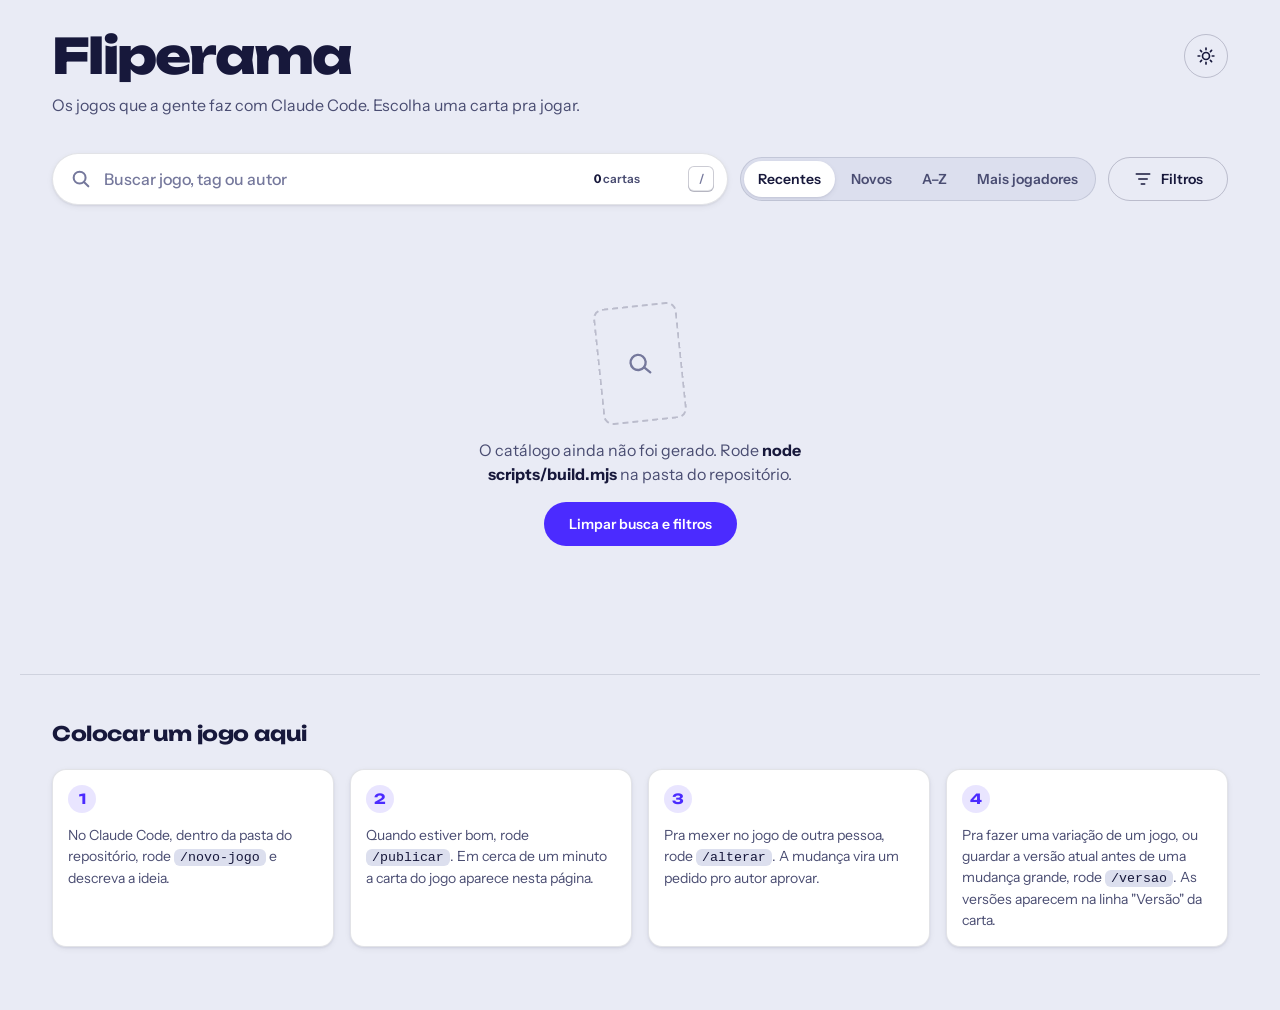
==== commit 5709509c: "site: cores sólidas sem degradê, logo só em texto, holo do pokemon-cards-css sem arco-íris (holo, re" ====
--- a/index.html
+++ b/index.html
@@ -21,12 +21,6 @@
 <style>
 /* Catálogo: só layout da página. Cores, fontes, raios e movimento vêm dos tokens. */
 body { overflow-x: hidden; }
-body::before {
-  content: ""; position: fixed; inset: 0; z-index: -1; pointer-events: none;
-  background:
-    radial-gradient(60% 40% at 15% -5%, color-mix(in oklab, var(--holo-1) 14%, transparent), transparent 70%),
-    radial-gradient(50% 35% at 95% 0%, color-mix(in oklab, var(--holo-4) 12%, transparent), transparent 70%);
-}
 
 /* topo */
 .top { display: flex; align-items: center; justify-content: space-between; gap: var(--sp-4); padding-top: var(--sp-6); }
@@ -81,52 +75,27 @@
 .how code { font-family: ui-monospace, Consolas, monospace; font-size: .95em; color: var(--ink); background: var(--bg-deep); padding: 1px 6px; border-radius: var(--r-xs); }
 
 
-/* abertura: o logo nasce no meio da tela e voa pro canto (estilo Xbox 360) */
+/* abertura: o logo nasce no meio da tela e voa pro canto (estilo Xbox 360), só com cor sólida */
 .intro { position: fixed; inset: 0; z-index: var(--z-intro); display: none; place-items: center; background: var(--bg); overflow: hidden; pointer-events: none; }
 .is-intro .intro { display: grid; }
 .is-intro .logo { position: relative; z-index: calc(var(--z-intro) + 1); }
 .is-intro .reveal { opacity: 0; }
-.intro__orb {
-  position: absolute; width: 40vmin; aspect-ratio: 1; border-radius: 50%;
-  background: radial-gradient(circle, #fff 0%, color-mix(in oklab, var(--holo-4) 70%, #fff) 18%, color-mix(in oklab, var(--holo-1) 60%, transparent) 42%, transparent 68%);
-  filter: blur(6px); opacity: 0;
-}
-.intro__ring {
-  position: absolute; width: 70vmin; aspect-ratio: 1; border-radius: 50%; padding: 7px;
-  background: conic-gradient(from var(--a, 0deg), transparent 0 40%, var(--holo-1), var(--holo-2), var(--holo-3), var(--holo-4), transparent 85%);
-  -webkit-mask: linear-gradient(#000 0 0) content-box exclude, linear-gradient(#000 0 0);
-  mask: linear-gradient(#000 0 0) content-box exclude, linear-gradient(#000 0 0);
-  filter: blur(2px) drop-shadow(0 0 16px var(--holo-2)) saturate(1.4);
-  opacity: 0;
-}
+.intro__orb { position: absolute; width: 40vmin; aspect-ratio: 1; border-radius: 50%; background: var(--accent); opacity: 0; }
+.intro__ring { position: absolute; width: 70vmin; aspect-ratio: 1; border-radius: 50%; border: 4px solid var(--accent); opacity: 0; }
 .intro__skip { position: absolute; bottom: calc(24px + env(safe-area-inset-bottom, 0px)); font: 500 var(--fs-1)/1 var(--font-body); color: var(--ink-3); opacity: 0; }
 </style>
 </head>
 <body>
 <div class="intro" id="intro" aria-hidden="true">
   <div class="intro__orb"></div>
-  <div class="intro__ring" style="--a:0deg"></div>
-  <div class="intro__ring" style="--a:120deg"></div>
-  <div class="intro__ring" style="--a:240deg"></div>
+  <div class="intro__ring"></div>
+  <div class="intro__ring"></div>
+  <div class="intro__ring"></div>
   <span class="intro__skip">Toque ou aperte qualquer botão pra pular</span>
 </div>
 
 <header class="top wrap">
   <a class="logo" id="logo" href="./" aria-label="Fliperama, início">
-    <svg class="logo__mark" viewBox="0 0 48 48" aria-hidden="true">
-      <defs>
-        <linearGradient id="markHolo" x1="0" y1="0" x2="1" y2="1">
-          <stop offset="0" style="stop-color:var(--holo-1)"/><stop offset=".35" style="stop-color:var(--holo-2)"/>
-          <stop offset=".6" style="stop-color:var(--holo-3)"/><stop offset="1" style="stop-color:var(--holo-4)"/>
-        </linearGradient>
-      </defs>
-      <rect x="15" y="6" width="25" height="36" rx="5" transform="rotate(12 27 24)" style="fill:var(--holo-5)" opacity=".45"/>
-      <g transform="rotate(-9 22 24)">
-        <rect x="9" y="5" width="26" height="38" rx="5" fill="url(#markHolo)"/>
-        <rect x="12.5" y="8.5" width="19" height="31" rx="2.5" fill="none" stroke="#fff" stroke-opacity=".65" stroke-width="1.3"/>
-        <path d="M22 13.5C22.9 21 23.6 21.8 30 24 23.6 26.2 22.9 27 22 34.5 21.1 27 20.4 26.2 14 24 20.4 21.8 21.1 21 22 13.5Z" fill="#fff"/>
-      </g>
-    </svg>
     <span class="logo__word" data-text="Fliperama">Fliperama</span>
   </a>
   <button type="button" class="btn btn--ghost btn--icon theme-toggle reveal" data-theme-toggle aria-label="Usar tema escuro" aria-pressed="false">
--- a/design/tokens.css
+++ b/design/tokens.css
@@ -1,4 +1,5 @@
 /* Fliperama · tokens do design system
+   Só cores sólidas: nenhum degradê em fundo, texto, logo ou carta.
    Toda página do site importa este arquivo primeiro. Nenhuma cor, fonte, raio,
    sombra ou duração solta no código: use sempre um token daqui. Ver DESIGN.md. */
 
@@ -27,14 +28,10 @@
   --change-novo: #9a6700;   --change-buff: #1a8547;   --change-nerf: #c93030;
   --change-rework: #6a3df0; --change-ajuste: #0b7a96;  --change-ink: #ffffff;
 
-  /* espectro holográfico do logo e de destaques (5 paradas) */
-  --holo-1: #5b2bff; --holo-2: #d4148a; --holo-3: #ff7a00; --holo-4: #00a0bd; --holo-5: #3a2bd9;
 
   /* carta: é um objeto físico, igual nos dois temas. O matiz (--h, --h2) vem do nome do jogo. */
   --card-ink: #1d1e33;      /* texto impresso na carta */
   --card-ink-2: #4d4f66;    /* texto secundário impresso */
-  --card-silver: linear-gradient(180deg, #fbfbfd 0%, #d9dce5 45%, #c3c7d3 55%, #f1f2f6 100%); /* faixas metálicas */
-  --card-silver-edge: #9ea3b3;
   --card-dim: 1;            /* brilho geral da carta (o tema escuro abaixa um pouco) */
 
   /* sombras (tingidas com a tinta, nunca preto puro) */
@@ -104,7 +101,6 @@
   --change-novo: #ffc94d;   --change-buff: #4fe08f;   --change-nerf: #ff7070;
   --change-rework: #b49bff; --change-ajuste: #5fd8f2;  --change-ink: #0f1030;
 
-  --holo-1: #b69cff; --holo-2: #ff7ac6; --holo-3: #ffd36e; --holo-4: #6ff2ff; --holo-5: #9dff8a;
 
   --card-dim: .94;
 
--- a/design/components.css
+++ b/design/components.css
@@ -31,32 +31,9 @@
 .sr-only { position: absolute; width: 1px; height: 1px; padding: 0; margin: -1px; overflow: hidden; clip: rect(0 0 0 0); white-space: nowrap; border: 0; }
 
 /* ================= logo ================= */
-.logo { display: inline-flex; align-items: center; gap: .32em; text-decoration: none; font-size: var(--fs-8); line-height: 1; }
-.logo__mark { width: 1.05em; height: 1.05em; flex: none; overflow: visible; filter: drop-shadow(0 .06em .1em rgb(23 24 59 / .18)); }
-.logo__word {
-  position: relative;
-  font: 800 1em/1 var(--font-display);
-  letter-spacing: -.035em;
-  /* folga pra última letra não ser cortada pelo recorte do gradiente */
-  padding: 0 .08em .08em 0; margin-right: -.08em;
-  background: linear-gradient(100deg, var(--holo-1) 0%, var(--holo-2) 22%, var(--holo-3) 40%, var(--holo-4) 60%, var(--holo-5) 80%, var(--holo-1) 100%) 0 0 / 200% 100%;
-  -webkit-background-clip: text; background-clip: text; color: transparent;
-  animation: logo-drift 14s linear infinite;
-}
-/* reflexo branco que atravessa as letras */
-.logo__word::after {
-  content: attr(data-text);
-  position: absolute; inset: 0;
-  background: linear-gradient(105deg, transparent 40%, rgb(255 255 255 / .95) 50%, transparent 60%) 100% 0 / 250% 100% no-repeat;
-  -webkit-background-clip: text; background-clip: text; color: transparent;
-  animation: logo-glint 7s var(--ease-in-out) infinite;
-}
-/* no hover o reflexo começa a entrar na hora e atravessa devagar: ~3s por passada */
-.logo:hover .logo__word::after { animation: logo-glint-slow 3.4s var(--ease-in-out) infinite; }
-@keyframes logo-drift { to { background-position: -200% 0; } }
-/* com o fundo a 250%, a posição 100% → 0% é o trecho em que a faixa passa sobre as letras: sem tempo morto antes */
-@keyframes logo-glint { 0% { background-position: 100% 0; } 22%, 100% { background-position: 0% 0; } }
-@keyframes logo-glint-slow { 0% { background-position: 100% 0; } 88%, 100% { background-position: 0% 0; } }
+.logo { display: inline-flex; align-items: center; text-decoration: none; font-size: var(--fs-8); line-height: 1; }
+.logo__word { font: 800 1em/1 var(--font-display); letter-spacing: -.035em; color: var(--ink); transition: color var(--dur-2); }
+.logo:hover .logo__word { color: var(--accent); }
 
 /* ================= botões ================= */
 .btn {
@@ -88,7 +65,6 @@
 [data-theme="dark"] .theme-toggle .i-moon { transform: none; opacity: 1; }
 
 /* ================= busca ================= */
-@property --ring { syntax: '<angle>'; inherits: false; initial-value: 0deg; }
 .search {
   position: relative; display: flex; align-items: center;
   flex: 1 1 320px; min-width: 0; height: 52px;
@@ -97,19 +73,7 @@
   box-shadow: var(--shadow-1), inset 0 0 0 1px var(--line);
   transition: box-shadow var(--dur-2) var(--ease-out), transform var(--dur-2) var(--ease-out);
 }
-/* anel holográfico que gira enquanto a busca tem foco */
-.search::before {
-  content: ""; position: absolute; inset: -2px; border-radius: inherit; padding: 2px;
-  background: conic-gradient(from var(--ring), var(--holo-1), var(--holo-2), var(--holo-3), var(--holo-4), var(--holo-5), var(--holo-1));
-  -webkit-mask: linear-gradient(#000 0 0) content-box exclude, linear-gradient(#000 0 0);
-  mask: linear-gradient(#000 0 0) content-box exclude, linear-gradient(#000 0 0);
-  opacity: 0; transition: opacity var(--dur-2);
-  animation: ring-spin 3.5s linear infinite paused;
-  pointer-events: none;
-}
-.search:focus-within { box-shadow: var(--shadow-2), 0 0 0 6px var(--accent-soft); }
-.search:focus-within::before { opacity: 1; animation-play-state: running; }
-@keyframes ring-spin { to { --ring: 360deg; } }
+.search:focus-within { box-shadow: var(--shadow-2), inset 0 0 0 2px var(--accent), 0 0 0 5px var(--accent-soft); }
 .search__icon { flex: none; width: 22px; height: 22px; margin-left: 18px; color: var(--ink-3); transition: color var(--dur-2), transform var(--dur-2) var(--ease-spring); }
 .search:focus-within .search__icon { color: var(--accent); transform: rotate(-12deg) scale(1.08); }
 .search.is-typing .search__icon { animation: lens-bob var(--dur-2) var(--ease-out); }
@@ -168,11 +132,7 @@
 }
 
 /* destaque do termo buscado dentro das cartas */
-mark {
-  color: inherit; background: none; border-radius: 3px;
-  background-image: linear-gradient(transparent 58%, color-mix(in oklab, var(--accent) 35%, transparent) 58%);
-  box-shadow: 0 0 0 1px transparent;
-}
+mark { color: inherit; background: var(--accent-soft); border-radius: 3px; box-shadow: 0 0 0 1px var(--accent-soft); }
 
 /* ================= segmentado (ordenar, modo) ================= */
 .seg {
@@ -242,10 +202,7 @@
   border-radius: var(--r-pill); background: var(--ink); color: var(--bg);
   font: 700 11px/1 var(--font-body);
 }
-.pad-btn--a { background: #2fa24a; color: #fff; }
-.pad-btn--b { background: #d63a3a; color: #fff; }
-.pad-btn--x { background: #2f6fd6; color: #fff; }
-.pad-btn--y { background: #e0a800; color: #17183b; }
+.pad-btn--a, .pad-btn--b, .pad-btn--x, .pad-btn--y { background: var(--accent); color: var(--accent-ink); }
 
 /* ================= teclado na tela (busca pelo controle) ================= */
 .osk {
@@ -268,7 +225,6 @@
 /* ================= movimento reduzido ================= */
 @media (prefers-reduced-motion: reduce) {
   *, *::before, *::after { animation-duration: 1ms !important; animation-iteration-count: 1 !important; transition-duration: 1ms !important; }
-  .logo__word, .logo__word::after { animation: none !important; }
 }
 
 /* troca de tema: o círculo é animado por tema.js */
--- a/design/carta.css
+++ b/design/carta.css
@@ -1,13 +1,16 @@
-/* Fliperama · carta holográfica
-   Estrutura de carta colecionável: moldura grossa, nome com símbolo de tipo, arte com bisel,
+/* Fliperama · carta
+   Estrutura de carta colecionável: moldura grossa, nome com símbolo de tipo, arte emoldurada,
    faixa de dados, texto, barra de atributos e rodapé de coleção.
-   As camadas de brilho seguem a técnica do pokemon-cards-css (shine + glare com blend modes,
-   movidos por variáveis que o holo.js atualiza com molas). Ver DESIGN.md, seção "A carta".
+
+   Superfícies em cores sólidas. O holo segue as receitas do pokemon-cards-css
+   (https://github.com/simeydotme/pokemon-cards-css): camadas shine + glare com blend modes e
+   filtros, movidas por variáveis que o holo.js atualiza com molas. Única mudança: as cores
+   "sunpillar" (arco-íris) do repositório viram um leque de tons do matiz da carta. Nada de arco-íris.
 
    Variáveis vindas do holo.js:
-     --h, --h2          matizes da carta (do nome do jogo)
-     --foil             padrão SVG do nome, usado como textura do brilho
-     data-holo          variante de raridade (holo, cosmos, reverso, arco-iris, radiante, linhas, ouro)
+     --h                matiz da carta (do nome do jogo)
+     --foil             padrão SVG do nome (textura de algumas variantes)
+     data-holo          variante, como as raridades: holo, reverso, cintilante, secreta
      --pointer-x/y, --pointer-from-center/top/left, --background-x/y,
      --rotate-x/y, --card-opacity   estado da interação */
 
@@ -17,17 +20,23 @@
   --background-x: 50%; --background-y: 50%;
   --rotate-x: 0deg; --rotate-y: 0deg;
   --card-opacity: 0;
-  /* brilho parado: a carta é brilhante mesmo sem ninguém mexer */
+  /* brilho parado: a carta já é brilhante sem ninguém mexer */
   --shine: calc(.32 + var(--card-opacity) * .68);
-  /* cores do brilho: um leque de 180° em volta do matiz do nome */
-  --sp-1: hsl(calc(var(--h) - 90) 100% 73%);
-  --sp-2: hsl(calc(var(--h) - 54) 100% 69%);
-  --sp-3: hsl(calc(var(--h) - 18) 100% 69%);
-  --sp-4: hsl(calc(var(--h) + 18) 100% 74%);
-  --sp-5: hsl(calc(var(--h) + 54) 100% 74%);
-  --sp-6: hsl(calc(var(--h) + 90) 100% 73%);
-  --card-glow: hsl(var(--h) 95% 62%);
-  --card-edge: hsl(var(--h) 90% 78%);
+
+  /* cores sólidas da carta, todas do mesmo matiz */
+  --card-frame: hsl(var(--h) 55% 50%);
+  --card-face: hsl(var(--h) 18% 80%);        /* prata em tom médio: o color-dodge só aparece sobre tons médios */
+  --card-strong: hsl(var(--h) 55% 32%);      /* símbolo de tipo, selo "Versão", ícones */
+  --card-panel: #ffffff;
+  --card-line: hsl(var(--h) 22% 72%);
+
+  /* "sunpillars" monocromáticos: seis tons do matiz da carta no lugar do arco-íris */
+  --sp-1: hsl(var(--h) 100% 73%);
+  --sp-2: hsl(var(--h) 55% 86%);
+  --sp-3: hsl(var(--h) 100% 62%);
+  --sp-4: hsl(var(--h) 35% 93%);
+  --sp-5: hsl(var(--h) 90% 78%);
+  --sp-6: hsl(var(--h) 70% 66%);
 
   position: relative;
   aspect-ratio: 63 / 88;
@@ -41,28 +50,20 @@
   position: absolute; inset: 0;
   border-radius: var(--r-card);
   padding: 3.4cqw;
-  /* moldura: a cor do nome, com bisel */
-  background:
-    linear-gradient(135deg, rgb(255 255 255 / .45), transparent 30%, transparent 70%, rgb(0 0 0 / .12)),
-    linear-gradient(160deg, hsl(var(--h) 88% 66%), hsl(var(--h) 92% 74%) 45%, hsl(var(--h2) 82% 60%));
+  background: var(--card-frame);
   transform: rotateY(var(--rotate-x)) rotateX(var(--rotate-y)) scale(var(--card-scale, 1));
   transform-style: preserve-3d;
   filter: brightness(var(--card-dim));
   overflow: hidden;
-  box-shadow:
-    inset 0 0 0 .5cqw rgb(255 255 255 / .35),
-    0 1px 2px rgb(23 24 59 / .12),
-    0 10px 20px -6px rgb(23 24 59 / .35);
+  box-shadow: var(--shadow-2);
   transition: box-shadow .4s ease, --card-scale .4s var(--ease-spring);
   will-change: transform;
 }
 @property --card-scale { syntax: '<number>'; inherits: true; initial-value: 1; }
 .card.is-active .card__rotator {
   --card-scale: 1.04;
-  box-shadow:
-    inset 0 0 0 .5cqw rgb(255 255 255 / .35),
-    0 2px 4px rgb(23 24 59 / .12),
-    0 18px 32px -10px rgb(23 24 59 / .45);
+  /* sombra neutra, nunca na cor do nome */
+  box-shadow: 0 2px 4px rgb(23 24 59 / .12), 0 18px 32px -10px rgb(23 24 59 / .45);
 }
 .card:has(.card__hit:focus-visible) .card__rotator,
 [data-input="pad"] .card:has(.card__hit:focus) .card__rotator { outline: 3px solid var(--accent); outline-offset: 5px; }
@@ -80,11 +81,7 @@
   border-radius: 2.6cqw / 1.9cqw;
   overflow: hidden;
   color: var(--card-ink);
-  /* prata em tom médio, tingida pelo nome: é o que deixa o color-dodge do brilho aparecer (no branco ele estoura) */
-  background:
-    radial-gradient(120% 45% at 50% -8%, hsl(var(--h) 45% 90% / .9), transparent 70%),
-    linear-gradient(170deg, hsl(var(--h) 28% 84%) 0%, hsl(var(--h) 16% 78%) 50%, hsl(var(--h2) 22% 73%) 100%);
-  box-shadow: inset 0 0 0 .4cqw rgb(255 255 255 / .55), inset 0 0 2cqw rgb(29 30 51 / .14);
+  background: var(--card-face);
 }
 .card__face > * { position: relative; }
 .face__shine { position: absolute !important; inset: 0; z-index: 0; display: none; pointer-events: none; mix-blend-mode: color-dodge; opacity: var(--shine); }
@@ -96,11 +93,11 @@
   display: inline-flex; align-items: center; gap: .8cqw;
   height: 100%; padding: 0 3cqw 0 1.4cqw;
   border-radius: 1cqw 0 0 1cqw;
-  background: var(--card-silver);
+  background: var(--card-panel);
   clip-path: polygon(0 0, 100% 0, calc(100% - 1.8cqw) 100%, 0 100%);
   font: italic 700 3.3cqw/1 var(--font-body); color: var(--card-ink); white-space: nowrap;
 }
-.card__stage .glyph { width: 3cqw; height: 3cqw; color: hsl(var(--tg) 80% 42%); }
+.card__stage .glyph { width: 3cqw; height: 3cqw; color: var(--card-strong); }
 
 /* linha 2: nome e símbolo de tipo (a primeira tag) */
 .card__title { display: flex; align-items: center; gap: 2cqw; height: 9.6cqw; margin-top: .6cqw; }
@@ -112,8 +109,8 @@
 .card__element {
   flex: none; width: 8cqw; height: 8cqw; border-radius: 50%;
   display: grid; place-items: center; color: #fff;
-  background: radial-gradient(circle at 35% 30%, hsl(var(--tg) 90% 72%), hsl(var(--tg) 78% 40%));
-  box-shadow: 0 0 0 .55cqw #fff, 0 .4cqw 1.2cqw rgb(0 0 0 / .3);
+  background: var(--card-strong);
+  box-shadow: 0 0 0 .55cqw var(--card-panel);
 }
 .card__element svg { width: 4.6cqw; height: 4.6cqw; }
 
@@ -122,57 +119,56 @@
 .card__avatar {
   position: absolute; left: 1.6cqw; top: .2cqw;
   width: 11.5cqw; height: 11.5cqw; padding: .7cqw;
-  border-radius: 1.2cqw; background: var(--card-silver);
-  box-shadow: 0 .5cqw 1.2cqw rgb(0 0 0 / .35);
+  border-radius: 1.2cqw; background: var(--card-panel);
+  box-shadow: 0 .4cqw 1cqw rgb(29 30 51 / .25);
 }
 .card__avatar img, .card__avatar span {
   width: 100%; height: 100%; border-radius: .7cqw; object-fit: cover;
   display: grid; place-items: center;
-  background: linear-gradient(135deg, hsl(var(--h) 60% 55%), hsl(var(--h2) 60% 40%));
+  background: var(--card-strong);
   font: 800 4cqw/1 var(--font-display); color: #fff;
 }
 .card__by {
-  margin-left: 14.5cqw; padding: .9cqw 5cqw .9cqw 1.4cqw;
+  margin-left: 14.5cqw; padding: .9cqw 3cqw .9cqw 1.4cqw;
   font: italic 600 3.2cqw/1 var(--font-body); color: var(--card-ink-2);
-  background: linear-gradient(90deg, rgb(255 255 255 / .9) 60%, rgb(255 255 255 / 0));
-  border-radius: .6cqw 0 0 .6cqw;
+  background: var(--card-panel);
+  border-radius: .6cqw;
 }
 .card__by b { color: var(--card-ink); font-weight: 700; }
 
-/* arte com bisel prateado */
+/* arte com moldura branca */
 .card__art {
   z-index: 1;
   padding: 1cqw;
   border-radius: .6cqw;
-  background: linear-gradient(125deg, #f8f9fb, #b4b9c7 28%, #f1f2f6 48%, #a3a9b9 72%, #eceef2);
-  box-shadow: 0 .5cqw 1.4cqw rgb(0 0 0 / .28);
+  background: var(--card-panel);
+  box-shadow: 0 .4cqw 1.2cqw rgb(29 30 51 / .2);
 }
 .card__window {
   position: relative; aspect-ratio: 16 / 10; overflow: hidden; isolation: isolate;
-  background: hsl(var(--h) 40% 25%);
-  box-shadow: inset 0 0 0 .3cqw rgb(0 0 0 / .3);
+  background: var(--card-strong);
 }
 .card__window img { position: absolute; inset: 0; width: 100%; height: 100%; object-fit: cover; transition: opacity var(--dur-2); }
 .card__window img.is-swapping { opacity: .2; }
 .art__shine { position: absolute; inset: 0; display: none; pointer-events: none; mix-blend-mode: color-dodge; opacity: var(--shine); }
 .card__gen {
   position: absolute; inset: 0; display: grid; place-items: center;
-  font: 800 14cqw/1 var(--font-display); color: rgb(255 255 255 / .92);
-  background: linear-gradient(135deg, hsl(var(--h) 70% 45%), hsl(var(--h2) 75% 28%));
+  font: 800 14cqw/1 var(--font-display); color: #fff;
+  background: var(--card-strong);
 }
 .card__stamp {
   position: absolute; top: 2cqw; right: 2cqw; z-index: 2;
   padding: 1cqw 1.8cqw; border-radius: .8cqw;
   background: var(--hot); color: #fff;
   font: 700 2.8cqw/1 var(--font-display);
-  rotate: 4deg; box-shadow: 0 .6cqw 1.4cqw rgb(0 0 0 / .3);
+  rotate: 4deg;
 }
 
 /* faixa de dados sob a arte */
 .card__strip {
   display: flex; align-items: center; justify-content: center; gap: 2.4cqw;
   height: 4.6cqw; margin: 1cqw 2.6cqw 0;
-  background: var(--card-silver);
+  background: var(--card-panel);
   clip-path: polygon(1.4cqw 0, calc(100% - 1.4cqw) 0, 100% 100%, 0 100%);
   font: italic 600 2.9cqw/1 var(--font-body); color: var(--card-ink-2); white-space: nowrap;
 }
@@ -191,7 +187,7 @@
 .card__pill {
   flex: none; padding: .9cqw 3.4cqw .9cqw 1.8cqw;
   border-radius: 1cqw 0 0 1cqw;
-  background: linear-gradient(180deg, hsl(var(--h2) 72% 50%), hsl(var(--h2) 78% 34%));
+  background: var(--card-strong);
   clip-path: polygon(0 0, 100% 0, calc(100% - 1.8cqw) 100%, 0 100%);
   font: italic 800 3cqw/1 var(--font-display); color: #fff;
 }
@@ -200,11 +196,11 @@
 .vers__opt {
   flex: none; display: inline-flex; align-items: center; gap: .8cqw;
   padding: .8cqw 1.2cqw; border: 0; border-radius: .8cqw; background: none;
-  font: 700 3.7cqw/1 var(--font-display); letter-spacing: -.02em; color: var(--card-ink-2); opacity: .6;
+  font: 700 3.7cqw/1 var(--font-display); letter-spacing: -.02em; color: var(--card-ink-2); opacity: .7;
   transition: opacity var(--dur-1), background-color var(--dur-1), color var(--dur-1);
 }
-.vers__opt:hover { opacity: 1; background: rgb(255 255 255 / .6); }
-.vers__opt[aria-pressed="true"] { opacity: 1; color: hsl(var(--h2) 78% 32%); }
+.vers__opt:hover { opacity: 1; background: var(--card-panel); }
+.vers__opt[aria-pressed="true"] { opacity: 1; color: var(--card-strong); }
 .vers__opt small { font: italic 500 2.4cqw/1 var(--font-body); }
 .vers__opt i { width: 1.4cqw; height: 1.4cqw; border-radius: 50%; background: var(--hot); }
 
@@ -212,30 +208,30 @@
 .card__stats {
   display: flex; height: 7.2cqw; margin-top: auto;
   border-radius: 3.6cqw; overflow: hidden;
-  background: var(--card-silver);
-  box-shadow: inset 0 0 0 .25cqw rgb(255 255 255 / .7), 0 .3cqw .9cqw rgb(0 0 0 / .18);
+  background: var(--card-panel);
+  box-shadow: inset 0 0 0 .25cqw var(--card-line);
 }
 .stat {
   flex: 1; position: relative;
   display: flex; align-items: center; justify-content: center; gap: 1.2cqw;
   font: 700 3.4cqw/1 var(--font-body); color: var(--card-ink); white-space: nowrap;
 }
-.stat + .stat::before { content: ""; position: absolute; left: 0; top: 18%; bottom: 18%; width: .3cqw; background: rgb(29 30 51 / .18); transform: skewX(-18deg); }
+.stat + .stat::before { content: ""; position: absolute; left: 0; top: 18%; bottom: 18%; width: .3cqw; background: var(--card-line); transform: skewX(-18deg); }
 .stat small { font: italic 500 2.8cqw/1 var(--font-body); color: var(--card-ink-2); }
-.stat svg { width: 4.2cqw; height: 4.2cqw; color: hsl(var(--h) 72% 38%); }
+.stat svg { width: 4.2cqw; height: 4.2cqw; color: var(--card-strong); }
 
 /* rodapé de coleção */
 .card__foot { display: flex; align-items: flex-end; gap: 2cqw; margin-top: 1.4cqw; }
-.card__set { display: flex; align-items: center; gap: .8cqw; font: 700 2.8cqw/1 var(--font-body); color: var(--card-ink-2); white-space: nowrap; }
-.card__set svg { width: 3.6cqw; height: 3.6cqw; }
+.card__set { display: flex; align-items: center; gap: .8cqw; font: 700 2.8cqw/1 var(--font-body); color: var(--card-ink); white-space: nowrap; }
 .card__flavor {
   margin-left: auto; padding: .8cqw 1.4cqw;
-  border: .25cqw solid rgb(29 30 51 / .14); border-radius: .6cqw;
+  border: .25cqw solid var(--card-line); border-radius: .6cqw;
+  background: var(--card-panel);
   font: italic 500 2.8cqw/1.3 var(--font-body); color: var(--card-ink-2); text-align: right; white-space: nowrap;
 }
-.card__notes { position: relative; z-index: 5; color: hsl(var(--h2) 78% 32%); font-weight: 700; text-underline-offset: .4cqw; }
-
-/* ---------- reflexo de luz (todas as variantes) ---------- */
+.card__notes { position: relative; z-index: 5; color: var(--card-strong); font-weight: 700; text-underline-offset: .4cqw; }
+
+/* ---------- glare (todas as variantes), como no pokemon-cards-css ---------- */
 .card__glare {
   position: absolute; inset: 0; z-index: 6; pointer-events: none; border-radius: var(--r-card);
   background-image: radial-gradient(farthest-corner circle at var(--pointer-x) var(--pointer-y),
@@ -245,15 +241,16 @@
 }
 
 /* =====================================================================
-   Variantes de brilho (data-holo). Cada nome cai numa delas pelo hash.
+   Variantes (data-holo), uma por nome, como as raridades do repositório.
+   Receitas do pokemon-cards-css; as cores de arco-íris viraram --sp-1…6.
    ===================================================================== */
 
-/* holo: arco-íris em faixas com linhas finas, só na arte (o holo clássico) */
+/* holo — "regular holo": faixas a 110° sobre scanlines + barras verticais, só na arte */
 .card[data-holo="holo"] .art__shine {
   display: block;
   background-image:
-    repeating-linear-gradient(110deg, var(--sp-6), var(--sp-5), var(--sp-4), var(--sp-3), var(--sp-1), var(--sp-6), var(--sp-5), var(--sp-4), var(--sp-3), var(--sp-1)),
-    repeating-linear-gradient(90deg, #000 0, #000 1px, #666 1px, #666 2px);
+    repeating-linear-gradient(110deg, var(--sp-6), var(--sp-5), var(--sp-4), var(--sp-3), var(--sp-1), var(--sp-6), var(--sp-5), var(--sp-4), var(--sp-3), var(--sp-1), var(--sp-6), var(--sp-5), var(--sp-4), var(--sp-3), var(--sp-1)),
+    repeating-linear-gradient(90deg, #000 0, #000 2px, #666 2px, #666 4px);
   background-position: calc(((50% - var(--background-x)) * 2.6) + 50%) calc(((50% - var(--background-y)) * 3.5) + 50%), center;
   background-size: 400% 400%, cover;
   background-blend-mode: overlay;
@@ -278,135 +275,75 @@
   filter: brightness(.6) contrast(4);
 }
 
-/* cosmos: o padrão do nome vira um céu de brilhos coloridos, só na arte */
-.card[data-holo="cosmos"] .art__shine {
-  display: block;
-  background-image:
-    repeating-linear-gradient(82deg, var(--sp-3) 4%, var(--sp-4) 8%, var(--sp-5) 12%, var(--sp-6) 16%, var(--sp-1) 20%, var(--sp-2) 24%, var(--sp-2) 28%, var(--sp-1) 32%, var(--sp-6) 36%, var(--sp-5) 40%, var(--sp-4) 44%, var(--sp-3) 48%);
-  background-size: 400% 900%;
-  background-position: calc(10% + var(--pointer-from-left) * 80%) calc(10% + var(--pointer-from-top) * 80%);
-  -webkit-mask: var(--foil) center / cover no-repeat; mask: var(--foil) center / cover no-repeat;
-  filter: brightness(1.15) contrast(1.2) saturate(1.1);
-}
-.card[data-holo="cosmos"] .art__shine::after {
-  background-image: radial-gradient(farthest-corner circle at var(--pointer-x) var(--pointer-y), hsla(180, 100%, 92%, .9) 5%, hsla(180, 14%, 57%, .3) 40%, #000 130%);
-  mix-blend-mode: overlay;
-}
-
-/* reverso: a carta toda brilha, menos a arte */
+/* reverso — "reverse holo": a carta toda brilha, menos a arte */
 .card[data-holo="reverso"] .face__shine {
   display: block;
   background-image:
     radial-gradient(circle at var(--pointer-x) var(--pointer-y), #fff 5%, #000 50%, #fff 80%),
-    linear-gradient(-45deg, #000 15%, #fff, #000 85%),
-    repeating-linear-gradient(-30deg, var(--sp-1), var(--sp-2), var(--sp-3), var(--sp-4), var(--sp-5), var(--sp-6), var(--sp-1));
-  background-blend-mode: soft-light, difference;
-  background-size: 120% 120%, 200% 200%, 300% 300%;
-  background-position: center, calc(100% * var(--pointer-from-left)) calc(100% * var(--pointer-from-top)), var(--background-x) var(--background-y);
-  filter: brightness(.6) contrast(1.5) saturate(1.3);
+    linear-gradient(-45deg, #000 15%, #fff, #000 85%);
+  background-blend-mode: soft-light;
+  background-size: 120% 120%, 200% 200%;
+  background-position: center, calc(100% * var(--pointer-from-left)) calc(100% * var(--pointer-from-top));
+  filter: brightness(.45) contrast(1.5) saturate(1);
 }
 .card[data-holo="reverso"] .face__shine::after {
-  background-image: linear-gradient(-60deg, var(--sp-1), var(--sp-3), var(--sp-5), var(--sp-2), var(--sp-4), var(--sp-6), var(--sp-1));
-  background-size: 400% 400%;
-  background-position: var(--pointer-x) var(--pointer-y);
+  background: var(--sp-4);
   -webkit-mask: var(--foil) center / cover no-repeat; mask: var(--foil) center / cover no-repeat;
   mix-blend-mode: color-dodge;
-  opacity: .7;
-}
-
-/* arco-íris: carta inteira em arco-íris, com o padrão faiscando por cima */
-.card[data-holo="arco-iris"] .face__shine,
-.card[data-holo="arco-iris"] .art__shine {
+  opacity: calc(.25 + var(--pointer-from-center) * .5);
+}
+
+/* cintilante — "rainbow secret": faixas largas a -30° com o padrão faiscando, carta e arte */
+.card[data-holo="cintilante"] .face__shine,
+.card[data-holo="cintilante"] .art__shine {
   display: block;
-  background-image: linear-gradient(-30deg, var(--sp-1), var(--sp-2), var(--sp-3), var(--sp-4), var(--sp-5), var(--sp-6), var(--sp-1), var(--sp-2), var(--sp-3), var(--sp-4), var(--sp-5), var(--sp-6), var(--sp-1));
-  background-size: 400% 400%;
-  background-position: calc(25% + var(--pointer-x) / 2) calc(25% + var(--pointer-y) / 2);
-  filter: brightness(calc(var(--pointer-from-center) * .25 + .62)) contrast(1.8) saturate(.9);
-}
-.card[data-holo="arco-iris"] .art__shine { opacity: calc(var(--shine) * .6); }
-.card[data-holo="arco-iris"] .face__shine::after,
-.card[data-holo="arco-iris"] .art__shine::after {
+  background-image:
+    linear-gradient(-45deg, var(--sp-6), var(--sp-2)),
+    linear-gradient(-30deg, var(--sp-1), var(--sp-2), var(--sp-3), var(--sp-4), var(--sp-5), var(--sp-6), var(--sp-1), var(--sp-2), var(--sp-3), var(--sp-4), var(--sp-5), var(--sp-6), var(--sp-1));
+  background-blend-mode: luminosity;
+  background-size: 200% 200%, 400% 400%;
+  background-position: calc(25% + (50% * var(--pointer-from-left))) calc(25% + (50% * var(--pointer-from-top))), calc(25% + (var(--pointer-x) / 2)) calc(25% + (var(--pointer-y) / 2));
+  filter: brightness(calc((var(--pointer-from-center) * .25) + .6)) contrast(2.2) saturate(.75);
+}
+.card[data-holo="cintilante"] .art__shine { opacity: calc(var(--shine) * .6); }
+.card[data-holo="cintilante"] .face__shine::after,
+.card[data-holo="cintilante"] .art__shine::after {
   background-image: linear-gradient(-60deg, var(--sp-1), var(--sp-2), var(--sp-3), var(--sp-4), var(--sp-5), var(--sp-6), var(--sp-1), var(--sp-2), var(--sp-3));
   background-size: 400% 400%;
   background-position: var(--pointer-x) var(--pointer-y);
   -webkit-mask: var(--foil) center / cover no-repeat; mask: var(--foil) center / cover no-repeat;
-  filter: brightness(1.2) contrast(1.5);
+  filter: brightness(calc((var(--pointer-from-center) * .3) + .55)) contrast(2) saturate(1);
   mix-blend-mode: color-dodge;
 }
 
-/* radiante: tramas cruzadas em 45° que acendem com a luz */
-.card[data-holo="radiante"] .face__shine {
-  --bar: 1.2%;
+/* secreta — "secret rare": cone de tons + metal na cor da carta, com faíscas no padrão do nome */
+.card[data-holo="secreta"] .face__shine,
+.card[data-holo="secreta"] .art__shine {
   display: block;
   background-image:
-    radial-gradient(farthest-corner ellipse at calc(var(--pointer-x) * .5 + 25%) calc(var(--pointer-y) * .5 + 25%), hsl(0 0% 95%) 20%, var(--card-glow) 130%),
-    repeating-linear-gradient(45deg, #1a1a1a 0, #1a1a1a var(--bar), #333 var(--bar), #333 calc(var(--bar) * 2), #595959 calc(var(--bar) * 2), #595959 calc(var(--bar) * 3), #6c6c6c calc(var(--bar) * 3), #6c6c6c calc(var(--bar) * 4), #808080 calc(var(--bar) * 4), #808080 calc(var(--bar) * 5), #6c6c6c calc(var(--bar) * 5), #6c6c6c calc(var(--bar) * 6), #595959 calc(var(--bar) * 6), #595959 calc(var(--bar) * 7), #333 calc(var(--bar) * 7), #333 calc(var(--bar) * 8), #1a1a1a calc(var(--bar) * 8), #1a1a1a calc(var(--bar) * 9), #000 calc(var(--bar) * 9), #000 calc(var(--bar) * 10)),
-    repeating-linear-gradient(-45deg, #1a1a1a 0, #1a1a1a var(--bar), #333 var(--bar), #333 calc(var(--bar) * 2), #595959 calc(var(--bar) * 2), #595959 calc(var(--bar) * 3), #6c6c6c calc(var(--bar) * 3), #6c6c6c calc(var(--bar) * 4), #808080 calc(var(--bar) * 4), #808080 calc(var(--bar) * 5), #6c6c6c calc(var(--bar) * 5), #6c6c6c calc(var(--bar) * 6), #595959 calc(var(--bar) * 6), #595959 calc(var(--bar) * 7), #333 calc(var(--bar) * 7), #333 calc(var(--bar) * 8), #1a1a1a calc(var(--bar) * 8), #1a1a1a calc(var(--bar) * 9), #000 calc(var(--bar) * 9), #000 calc(var(--bar) * 10));
-  background-size: cover, 210% 210%, 210% 210%;
-  background-position: center,
-    calc((var(--background-x) - 50%) * 1.5 + 50%) calc((var(--background-y) - 50%) * 1.5 + 50%),
-    calc((var(--background-x) - 50%) * 1.5 + 50%) calc((var(--background-y) - 50%) * 1.5 + 50%);
-  background-blend-mode: exclusion, darken, color-dodge;
-  filter: brightness(.55) contrast(2) saturate(1.75);
-}
-.card[data-holo="radiante"] .face__shine::after {
-  background-image: repeating-linear-gradient(55deg, var(--sp-1) 10%, var(--sp-3) 20%, var(--sp-5) 30%, var(--sp-2) 40%, var(--sp-6) 50%, var(--sp-4) 60%, var(--sp-1) 70%);
-  background-size: 400% 100%;
-  background-position: calc((var(--background-x) - 50%) * -2.5 + 50%) calc((var(--background-y) - 50%) * -2.5 + 50%);
-  -webkit-mask: var(--foil) center / cover no-repeat; mask: var(--foil) center / cover no-repeat;
-  filter: brightness(.9) contrast(2) saturate(1.6);
-  mix-blend-mode: color-dodge;
-}
-
-/* linhas: listras diagonais metálicas sobre faixas de cor, na carta inteira */
-.card[data-holo="linhas"] .face__shine,
-.card[data-holo="linhas"] .art__shine {
-  display: block;
-  background-image:
-    repeating-linear-gradient(0deg, var(--sp-1) 5%, var(--sp-2) 10%, var(--sp-3) 15%, var(--sp-4) 20%, var(--sp-5) 25%, var(--sp-6) 30%, var(--sp-1) 35%),
-    repeating-linear-gradient(133deg, #0e152e 0%, hsl(180 10% 60%) 3.8%, hsl(180 29% 66%) 4.5%, hsl(180 10% 60%) 5.2%, #0e152e 10%, #0e152e 12%),
-    radial-gradient(farthest-corner circle at var(--pointer-x) var(--pointer-y), hsla(0, 0%, 0%, .1) 12%, hsla(0, 0%, 0%, .15) 20%, hsla(0, 0%, 0%, .25) 120%);
-  background-blend-mode: hue, hard-light;
-  background-size: 200% 700%, 300% 100%, 200% 100%;
-  background-position: 0% var(--background-y), var(--background-x) var(--background-y), var(--background-x) var(--background-y);
-  filter: brightness(.8) contrast(2.4) saturate(.8);
-}
-.card[data-holo="linhas"] .art__shine { opacity: calc(var(--shine) * .55); }
-.card[data-holo="linhas"] .face__shine::after {
-  background-image:
-    repeating-linear-gradient(0deg, var(--sp-1) 5%, var(--sp-2) 10%, var(--sp-3) 15%, var(--sp-4) 20%, var(--sp-5) 25%, var(--sp-6) 30%, var(--sp-1) 35%),
-    repeating-linear-gradient(133deg, #0e152e 0%, hsl(180 10% 60%) 3.8%, hsl(180 29% 66%) 4.5%, hsl(180 10% 60%) 5.2%, #0e152e 10%, #0e152e 12%);
-  background-blend-mode: hue;
-  background-size: 200% 400%, 195% 100%;
-  background-position: 0% var(--background-y), calc(var(--background-x) * -1) calc(var(--background-y) * -1);
-  filter: brightness(1) contrast(2.5) saturate(1.75);
-  mix-blend-mode: soft-light;
-}
-
-/* ouro: carta dourada com faíscas no padrão do nome */
-.card[data-holo="ouro"] .face__shine,
-.card[data-holo="ouro"] .art__shine {
-  display: block;
-  background-image:
-    conic-gradient(from calc(var(--pointer-from-left) * 180deg), var(--sp-4), var(--sp-5), var(--sp-6), var(--sp-1), var(--sp-4)),
+    conic-gradient(var(--sp-4), var(--sp-5), var(--sp-6), var(--sp-1), var(--sp-4)),
     radial-gradient(farthest-corner circle at var(--pointer-x) var(--pointer-y), hsla(150, 0%, 0%, .98) 10%, hsla(0, 0%, 95%, .15) 90%);
   background-blend-mode: overlay;
-  filter: brightness(calc(.4 + var(--pointer-from-center) * .25)) contrast(1) saturate(2.4);
-}
-.card[data-holo="ouro"] .face__shine::before {
-  background-image: linear-gradient(45deg, hsl(46 95% 50%), hsl(52 100% 69%)), radial-gradient(farthest-corner circle at var(--pointer-x) var(--pointer-y), hsla(10, 20%, 90%, .95) 10%, #000 70%);
+  filter: brightness(calc(.4 + (var(--pointer-from-center) * .2))) contrast(1) saturate(2.7);
+}
+.card[data-holo="secreta"] .face__shine::before {
+  background-image:
+    linear-gradient(45deg, hsl(var(--h) 95% 50%), hsl(var(--h) 100% 69%)),
+    radial-gradient(farthest-corner circle at var(--pointer-x) var(--pointer-y), hsla(10, 20%, 90%, .95) 10%, #000 70%);
   background-blend-mode: multiply;
   mix-blend-mode: lighten;
-  filter: brightness(1.25) contrast(1.25) saturate(.5);
-  opacity: .55;
-}
-.card[data-holo="ouro"] .face__shine::after,
-.card[data-holo="ouro"] .art__shine::after {
+  filter: brightness(1.25) contrast(1.25) saturate(.35);
+  opacity: .8;
+}
+.card[data-holo="secreta"] .face__shine::after,
+.card[data-holo="secreta"] .art__shine::after {
   background: #fff;
   -webkit-mask: var(--foil) center / cover no-repeat; mask: var(--foil) center / cover no-repeat;
-  opacity: calc(.35 + var(--pointer-from-center) * .5);
+  filter: brightness(calc((var(--pointer-from-center) * .6) + .6)) contrast(1.5);
+  opacity: calc(.3 + var(--pointer-from-center) * .5);
   mix-blend-mode: overlay;
 }
+
 @media (prefers-reduced-motion: reduce) {
   .card__rotator { transform: none !important; }
 }
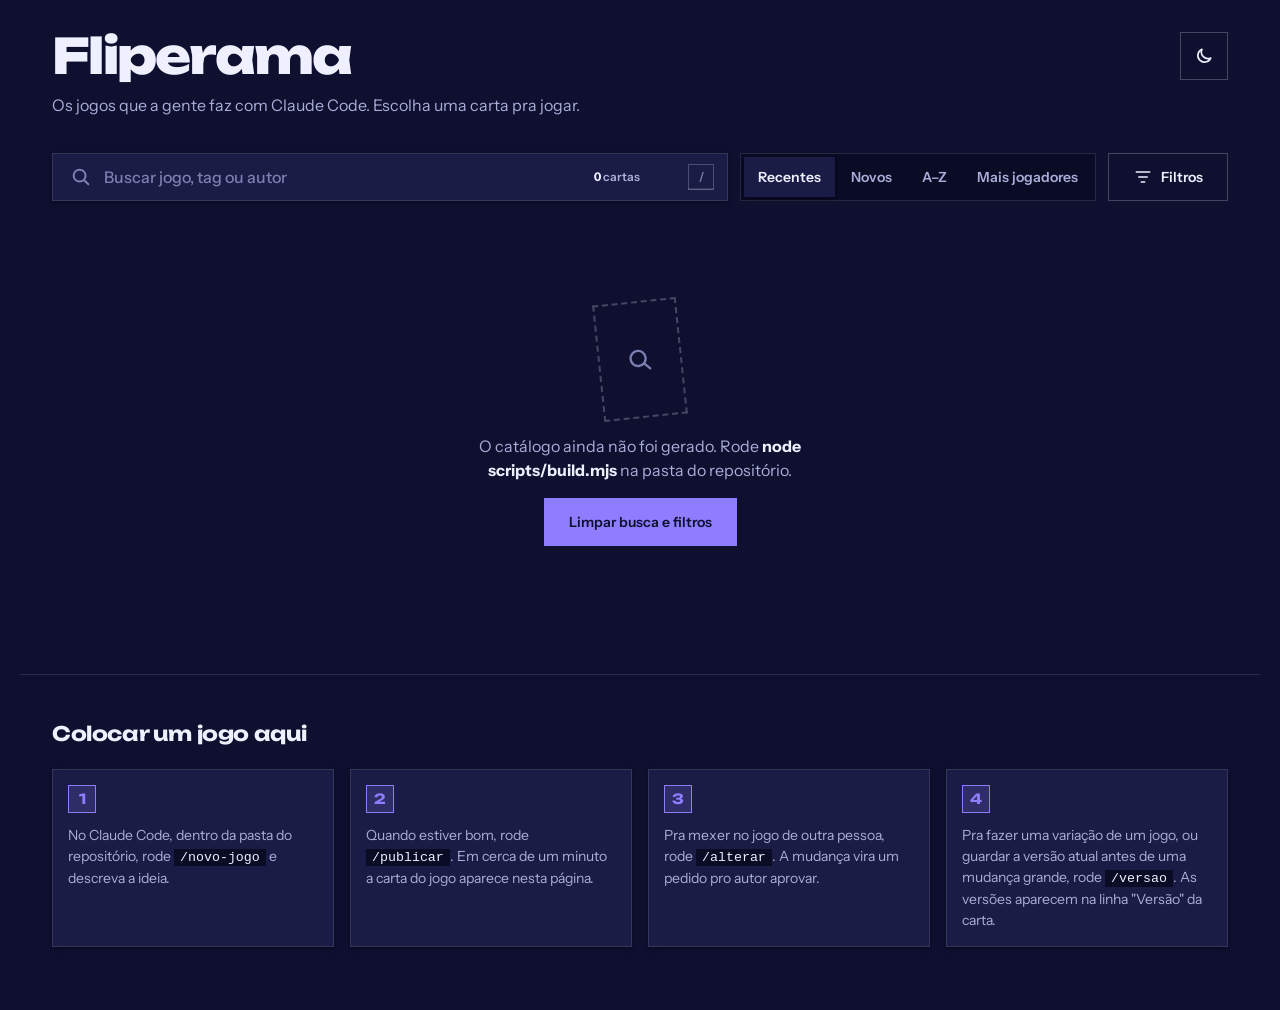
==== commit 065d00f6: "site: tema escuro padrão, tema claro só em preto e branco, cantos retos, cartas clara e escura e con" ====
--- a/index.html
+++ b/index.html
@@ -61,7 +61,7 @@
 .grid > .card { width: 100%; max-width: 400px; justify-self: center; }
 .empty { display: grid; justify-items: center; gap: var(--sp-4); padding: var(--sp-8) 0; text-align: center; color: var(--ink-2); }
 .empty[hidden] { display: none; }
-.empty__card { width: 84px; aspect-ratio: 63 / 88; border-radius: 10px; border: 2px dashed var(--line-strong); rotate: -6deg; display: grid; place-items: center; color: var(--ink-3); }
+.empty__card { width: 84px; aspect-ratio: 63 / 88; border-radius: 0; border: 2px dashed var(--line-strong); rotate: -6deg; display: grid; place-items: center; color: var(--ink-3); }
 .empty__card svg { width: 28px; height: 28px; }
 .empty p { margin: 0; max-width: 40ch; font-size: var(--fs-3); }
 .empty b { color: var(--ink); }
@@ -70,9 +70,9 @@
 .how { padding-block: var(--sp-7) var(--sp-8); border-top: 1px solid var(--line); }
 .how h2 { margin: 0 0 var(--sp-5); font: 700 var(--fs-4)/var(--lh-tight) var(--font-display); letter-spacing: -.02em; }
 .how ol { margin: 0; padding: 0; list-style: none; display: grid; gap: var(--sp-4); grid-template-columns: repeat(auto-fit, minmax(min(100%, 240px), 1fr)); counter-reset: passo; }
-.how li { counter-increment: passo; padding: var(--sp-4); border-radius: var(--r-md); background: var(--surface); box-shadow: var(--shadow-1), inset 0 0 0 1px var(--line); color: var(--ink-2); font-size: var(--fs-2); }
-.how li::before { content: counter(passo); display: grid; place-items: center; width: 28px; height: 28px; margin-bottom: var(--sp-3); border-radius: 50%; background: var(--accent-soft); color: var(--accent); font: 700 var(--fs-2)/1 var(--font-display); }
-.how code { font-family: ui-monospace, Consolas, monospace; font-size: .95em; color: var(--ink); background: var(--bg-deep); padding: 1px 6px; border-radius: var(--r-xs); }
+.how li { counter-increment: passo; padding: var(--sp-4); border-radius: 0; background: var(--surface); box-shadow: var(--shadow-1), inset 0 0 0 1px var(--line); color: var(--ink-2); font-size: var(--fs-2); }
+.how li::before { content: counter(passo); display: grid; place-items: center; width: 28px; height: 28px; margin-bottom: var(--sp-3); border-radius: 0; background: var(--accent-soft); color: var(--accent); box-shadow: inset 0 0 0 1px var(--accent); font: 700 var(--fs-2)/1 var(--font-display); }
+.how code { font-family: ui-monospace, Consolas, monospace; font-size: .95em; color: var(--ink); background: var(--bg-deep); padding: 1px 6px; border-radius: 0; }
 
 
 /* abertura: o logo nasce no meio da tela e voa pro canto (estilo Xbox 360), só com cor sólida */
@@ -80,8 +80,8 @@
 .is-intro .intro { display: grid; }
 .is-intro .logo { position: relative; z-index: calc(var(--z-intro) + 1); }
 .is-intro .reveal { opacity: 0; }
-.intro__orb { position: absolute; width: 40vmin; aspect-ratio: 1; border-radius: 50%; background: var(--accent); opacity: 0; }
-.intro__ring { position: absolute; width: 70vmin; aspect-ratio: 1; border-radius: 50%; border: 4px solid var(--accent); opacity: 0; }
+.intro__orb { position: absolute; width: 40vmin; aspect-ratio: 1; border-radius: 0; border: 8px solid var(--accent); opacity: 0; }
+.intro__ring { position: absolute; width: 70vmin; aspect-ratio: 1; border-radius: 0; border: 4px solid var(--accent); opacity: 0; }
 .intro__skip { position: absolute; bottom: calc(24px + env(safe-area-inset-bottom, 0px)); font: 500 var(--fs-1)/1 var(--font-body); color: var(--ink-3); opacity: 0; }
 </style>
 </head>
@@ -98,7 +98,7 @@
   <a class="logo" id="logo" href="./" aria-label="Fliperama, início">
     <span class="logo__word" data-text="Fliperama">Fliperama</span>
   </a>
-  <button type="button" class="btn btn--ghost btn--icon theme-toggle reveal" data-theme-toggle aria-label="Usar tema escuro" aria-pressed="false">
+  <button type="button" class="btn btn--ghost btn--icon theme-toggle reveal" data-theme-toggle aria-label="Usar tema claro" aria-pressed="true">
     <svg class="i-sun" viewBox="0 0 24 24" fill="none" stroke="currentColor" stroke-width="2" stroke-linecap="round" aria-hidden="true"><circle cx="12" cy="12" r="4.2"/><path d="M12 2.5v2M12 19.5v2M2.5 12h2M19.5 12h2M5.3 5.3l1.4 1.4M17.3 17.3l1.4 1.4M5.3 18.7l1.4-1.4M17.3 6.7l1.4-1.4"/></svg>
     <svg class="i-moon" viewBox="0 0 24 24" fill="none" stroke="currentColor" stroke-width="2" stroke-linejoin="round" aria-hidden="true"><path d="M20 14.5A8 8 0 0 1 9.5 4a8 8 0 1 0 10.5 10.5Z"/></svg>
   </button>
--- a/design/tokens.css
+++ b/design/tokens.css
@@ -1,5 +1,7 @@
 /* Fliperama · tokens do design system
    Só cores sólidas: nenhum degradê em fundo, texto, logo ou carta.
+   Tema claro: só preto (#000) e branco (#fff) na interface; a única cor da tela são as cartas.
+   Nenhum canto arredondado, nos dois temas.
    Toda página do site importa este arquivo primeiro. Nenhuma cor, fonte, raio,
    sombra ou duração solta no código: use sempre um token daqui. Ver DESIGN.md. */
 
@@ -7,37 +9,39 @@
 
 
 :root {
-  /* ---------- cor: tema claro (padrão) ---------- */
-  --bg: #e9ebf5;            /* fundo do álbum */
-  --bg-deep: #dcdfee;       /* áreas rebaixadas, trilhos de controles */
-  --surface: #ffffff;       /* painéis, caixa de texto da carta */
-  --surface-2: #f4f5fb;     /* painel secundário, hover de controles */
-  --ink: #17183b;           /* texto principal */
-  --ink-2: #4a4d72;         /* texto secundário */
-  --ink-3: #75789c;         /* texto terciário, ícones apagados */
-  --line: rgb(23 24 59 / .12);
-  --line-strong: rgb(23 24 59 / .22);
-  --accent: #4b2bff;        /* ação principal, foco, seleção */
+  /* ---------- cor: tema claro (padrão) — só preto e branco ---------- */
+  --bg: #ffffff;            /* fundo da página */
+  --bg-deep: #ffffff;       /* trilhos de controles (o contorno é que separa) */
+  --surface: #ffffff;       /* painéis, campos, botões */
+  --surface-2: #ffffff;     /* painel secundário */
+  --ink: #000000;           /* texto principal */
+  --ink-2: #000000;         /* texto secundário (diferencie por tamanho e peso, não por cinza) */
+  --ink-3: #000000;         /* placeholder, ícones */
+  --line: #000000;          /* bordas e divisões */
+  --line-strong: #000000;
+  --accent: #000000;        /* ação principal, foco */
   --accent-ink: #ffffff;    /* texto sobre --accent */
-  --accent-soft: rgb(75 43 255 / .12);
-  --hot: #e8176f;           /* "nova", alertas de novidade */
+  --accent-soft: #ffffff;   /* sem tom intermediário no claro */
+  --hot: #000000;           /* "nova" */
   --hot-ink: #ffffff;
-  --scrim: rgb(233 235 245 / .82); /* fundo de barras fixas (com blur) */
+  --scrim: #ffffff;         /* fundo da barra grudada */
+  /* estado selecionado/ativo: invertido (preto com texto branco). No escuro não existe e cada componente usa o próprio. */
+  --pressed-bg: #000000;
+  --pressed-ink: #ffffff;
 
-  /* tipos de mudança nas notas de atualização (fundo de selo + texto sobre ele) */
-  --change-novo: #9a6700;   --change-buff: #1a8547;   --change-nerf: #c93030;
-  --change-rework: #6a3df0; --change-ajuste: #0b7a96;  --change-ink: #ffffff;
+  /* tipos de mudança nas notas de atualização: no claro todos pretos (o nome do tipo é que diferencia) */
+  --change-novo: #000000;   --change-buff: #000000;   --change-nerf: #000000;
+  --change-rework: #000000; --change-ajuste: #000000;  --change-ink: #ffffff;
 
 
-  /* carta: é um objeto físico, igual nos dois temas. O matiz (--h, --h2) vem do nome do jogo. */
-  --card-ink: #1d1e33;      /* texto impresso na carta */
-  --card-ink-2: #4d4f66;    /* texto secundário impresso */
-  --card-dim: 1;            /* brilho geral da carta (o tema escuro abaixa um pouco) */
+  /* carta: as cores dela ficam em design/carta.css (versão clara e escura, a partir do matiz do nome) */
 
-  /* sombras (tingidas com a tinta, nunca preto puro) */
-  --shadow-1: 0 1px 2px rgb(23 24 59 / .08), 0 2px 6px rgb(23 24 59 / .06);
-  --shadow-2: 0 2px 4px rgb(23 24 59 / .06), 0 12px 28px -8px rgb(23 24 59 / .22);
-  --shadow-3: 0 4px 10px rgb(23 24 59 / .08), 0 28px 60px -16px rgb(23 24 59 / .35);
+  /* sombras: no claro não há cinza, então painéis não têm sombra (o contorno preto separa).
+     --shadow-lift é a sombra sólida preta de algo que levanta (carta ativa). */
+  --shadow-1: 0 0 0 0 transparent;   /* "sem sombra", mas válido dentro de listas de box-shadow */
+  --shadow-2: 0 0 0 0 transparent;
+  --shadow-3: 0 0 0 0 transparent;
+  --shadow-lift: 8px 8px 0 #000000;
 
   color-scheme: light;
 
@@ -57,15 +61,13 @@
 
   /* ---------- espaço (base 4) ---------- */
   --sp-1: 4px; --sp-2: 8px; --sp-3: 12px; --sp-4: 16px; --sp-5: 24px; --sp-6: 32px; --sp-7: 48px; --sp-8: 64px;
+  --control-h: 48px;      /* altura de busca, seletor e botões lado a lado */
   --gutter: 16px;          /* margem lateral mínima no celular */
   --page-max: 1240px;
 
   /* ---------- raios (por hierarquia, não um só pra tudo) ---------- */
-  --r-xs: 6px;    /* selos, tags dentro da carta */
-  --r-sm: 10px;   /* janela da arte, campos internos */
-  --r-md: 14px;   /* painéis, menus */
-  --r-card: 4.55% / 3.5%; /* a carta (proporção de carta colecionável) */
-  --r-pill: 999px;/* chips, botões, busca */
+  /* ---------- raios: nenhum canto arredondado, nos dois temas ---------- */
+  --r-xs: 0; --r-sm: 0; --r-md: 0; --r-card: 0; --r-pill: 0;
 
   /* ---------- movimento ---------- */
   --dur-1: 120ms;  /* micro: hover, press */
@@ -97,16 +99,18 @@
   --hot: #ff5ca8;
   --hot-ink: #0f1030;
   --scrim: rgb(15 16 48 / .8);
+  --pressed-bg: initial;    /* no escuro cada componente usa a própria cor de seleção */
+  --pressed-ink: initial;
 
   --change-novo: #ffc94d;   --change-buff: #4fe08f;   --change-nerf: #ff7070;
   --change-rework: #b49bff; --change-ajuste: #5fd8f2;  --change-ink: #0f1030;
 
 
-  --card-dim: .94;
 
   --shadow-1: 0 1px 2px rgb(0 0 20 / .4), 0 2px 6px rgb(0 0 20 / .3);
   --shadow-2: 0 2px 4px rgb(0 0 20 / .3), 0 14px 30px -8px rgb(0 0 20 / .6);
   --shadow-3: 0 4px 10px rgb(0 0 20 / .35), 0 30px 60px -16px rgb(0 0 20 / .75);
+  --shadow-lift: 0 2px 4px rgb(0 0 20 / .3), 0 18px 32px -10px rgb(0 0 20 / .6);
 
   color-scheme: dark;
 }
--- a/design/components.css
+++ b/design/components.css
@@ -38,9 +38,9 @@
 /* ================= botões ================= */
 .btn {
   display: inline-flex; align-items: center; justify-content: center; gap: var(--sp-2);
-  min-height: 44px; padding: 0 var(--sp-5);
+  min-height: var(--control-h); padding: 0 var(--sp-5);
   font: 600 var(--fs-2)/1 var(--font-body);
-  border-radius: var(--r-pill); border: 1px solid transparent;
+  border-radius: 0; border: 1px solid transparent;
   text-decoration: none; white-space: nowrap;
   transition: background-color var(--dur-1) var(--ease-out), transform var(--dur-1) var(--ease-out), border-color var(--dur-1);
 }
@@ -48,11 +48,11 @@
 .btn--primary { background: var(--accent); color: var(--accent-ink); }
 .btn--primary:hover { background: color-mix(in oklab, var(--accent) 88%, var(--ink)); }
 .btn--ghost { background: transparent; color: var(--ink); border-color: var(--line-strong); }
-.btn--ghost:hover { background: var(--surface-2); }
-.btn--icon { width: 44px; padding: 0; }
+.btn--ghost:hover { background: var(--pressed-bg, var(--surface-2)); color: var(--pressed-ink, var(--ink)); }
+.btn--icon { width: var(--control-h); padding: 0; }
 .btn svg { width: 20px; height: 20px; }
 .btn__count {
-  min-width: 20px; height: 20px; padding: 0 6px; border-radius: var(--r-pill);
+  min-width: 20px; height: 20px; padding: 0 6px; border-radius: 0;
   background: var(--accent); color: var(--accent-ink); font-size: var(--fs-1); display: inline-grid; place-items: center;
 }
 .btn__count:empty { display: none; }
@@ -67,8 +67,8 @@
 /* ================= busca ================= */
 .search {
   position: relative; display: flex; align-items: center;
-  flex: 1 1 320px; min-width: 0; height: 52px;
-  border-radius: var(--r-pill);
+  flex: 1 1 320px; min-width: 0; height: var(--control-h);
+  border-radius: 0;
   background: var(--surface);
   box-shadow: var(--shadow-1), inset 0 0 0 1px var(--line);
   transition: box-shadow var(--dur-2) var(--ease-out), transform var(--dur-2) var(--ease-out);
@@ -97,7 +97,7 @@
 @keyframes count-bump { 40% { transform: translateY(-3px) scale(1.25); color: var(--accent); } }
 .search__clear {
   flex: none; width: 32px; height: 32px; margin-right: var(--sp-2);
-  display: grid; place-items: center; border: 0; border-radius: 50%;
+  display: grid; place-items: center; border: 0; border-radius: 0;
   background: var(--surface-2); color: var(--ink-2);
   transform: scale(0); opacity: 0;
   transition: transform var(--dur-2) var(--ease-spring), opacity var(--dur-1), background-color var(--dur-1);
@@ -107,7 +107,7 @@
 .search.has-text .search__clear { transform: scale(1); opacity: 1; }
 .search__key {
   flex: none; margin-right: 14px; min-width: 26px; height: 26px; padding: 0 6px;
-  display: grid; place-items: center; border-radius: var(--r-xs);
+  display: grid; place-items: center; border-radius: 0;
   font: 600 var(--fs-1)/1 var(--font-body); color: var(--ink-3);
   box-shadow: inset 0 0 0 1px var(--line-strong), inset 0 -2px 0 var(--line);
   transition: opacity var(--dur-1);
@@ -118,7 +118,7 @@
 /* tecla ou comando de jogo dentro de um texto (ex.: ↓↘→ + Soco) */
 .kbd {
   display: inline-block; padding: 1px 7px; margin-inline: 1px;
-  border-radius: var(--r-xs); background: var(--surface-2); color: var(--ink);
+  border-radius: 0; background: var(--surface-2); color: var(--ink);
   box-shadow: inset 0 0 0 1px var(--line-strong), inset 0 -2px 0 var(--line);
   font: 600 .9em/1.5 var(--font-body); white-space: nowrap;
 }
@@ -126,48 +126,49 @@
 /* selo de tipo de mudança (notas de atualização): --c recebe um token --change-* */
 .badge {
   display: inline-flex; align-items: center; justify-content: center;
-  min-height: 22px; padding: 0 9px; border-radius: var(--r-xs);
+  min-height: 22px; padding: 0 9px; border-radius: 0;
   background: var(--c, var(--accent)); color: var(--change-ink);
   font: 700 var(--fs-1)/1 var(--font-body); white-space: nowrap;
 }
 
 /* destaque do termo buscado dentro das cartas */
-mark { color: inherit; background: var(--accent-soft); border-radius: 3px; box-shadow: 0 0 0 1px var(--accent-soft); }
+mark { color: var(--accent-ink); background: var(--accent); }
 
 /* ================= segmentado (ordenar, modo) ================= */
 .seg {
-  position: relative; display: inline-flex; padding: 4px; gap: 2px;
-  border-radius: var(--r-pill); background: var(--bg-deep);
+  position: relative; display: inline-flex; height: var(--control-h); padding: 4px; gap: 2px;
+  border-radius: 0; background: var(--bg-deep);
   box-shadow: inset 0 0 0 1px var(--line);
 }
 .seg__thumb {
   position: absolute; top: 4px; bottom: 4px; left: 0; width: var(--w, 0px);
   transform: translateX(var(--x, 0px));
-  border-radius: var(--r-pill); background: var(--surface); box-shadow: var(--shadow-1);
+  border-radius: 0; background: var(--pressed-bg, var(--surface)); box-shadow: var(--shadow-1);
   transition: transform var(--dur-3) var(--ease-spring), width var(--dur-3) var(--ease-spring);
 }
 .seg button {
-  position: relative; z-index: 1; min-height: 36px; padding: 0 14px;
-  border: 0; background: none; border-radius: var(--r-pill);
+  position: relative; z-index: 1; min-height: 0; padding: 0 14px;
+  border: 0; background: none; border-radius: 0;
   font: 600 var(--fs-2)/1 var(--font-body); color: var(--ink-2); white-space: nowrap;
   transition: color var(--dur-2);
 }
 .seg button:hover { color: var(--ink); }
-.seg button[aria-pressed="true"] { color: var(--ink); }
+.seg button[aria-pressed="true"] { color: var(--pressed-ink, var(--ink)); }
 
 /* ================= chips (filtros) ================= */
 .chip {
   --c: var(--accent);
   display: inline-flex; align-items: center; gap: 6px;
   min-height: 36px; padding: 0 14px 0 12px;
-  border-radius: var(--r-pill); border: 1px solid var(--line-strong);
+  border-radius: 0; border: 1px solid var(--line-strong);
   background: var(--surface); color: var(--ink-2);
   font: 600 var(--fs-2)/1 var(--font-body); white-space: nowrap;
   transition: background-color var(--dur-2), border-color var(--dur-2), color var(--dur-2), transform var(--dur-1) var(--ease-out);
 }
 .chip:hover { color: var(--ink); border-color: var(--c); }
 .chip:active { transform: scale(.96); }
-.chip[aria-pressed="true"] { background: color-mix(in oklab, var(--c) 16%, var(--surface)); border-color: var(--c); color: var(--ink); }
+.chip[aria-pressed="true"] { background: var(--pressed-bg, color-mix(in oklab, var(--c) 16%, var(--surface))); border-color: var(--pressed-bg, var(--c)); color: var(--pressed-ink, var(--ink)); }
+.chip[aria-pressed="true"] .chip__n, .chip[aria-pressed="true"] .chip__glyph { color: var(--pressed-ink, inherit); }
 .chip[disabled] { opacity: .45; cursor: default; }
 .chip__glyph { width: 14px; height: 14px; color: var(--c); }
 .chip__n { font-weight: 500; color: var(--ink-3); font-variant-numeric: tabular-nums; }
@@ -188,7 +189,7 @@
   position: fixed; left: 50%; bottom: calc(16px + env(safe-area-inset-bottom, 0px)); z-index: var(--z-hint);
   display: flex; gap: var(--sp-4); align-items: center;
   padding: 8px 16px 8px 10px;
-  border-radius: var(--r-pill);
+  border-radius: 0;
   background: var(--surface); box-shadow: var(--shadow-3), inset 0 0 0 1px var(--line);
   font: 600 var(--fs-1)/1 var(--font-body); color: var(--ink-2); white-space: nowrap;
   transform: translate(-50%, 140%); opacity: 0;
@@ -199,7 +200,7 @@
 .hintbar span { display: inline-flex; align-items: center; gap: 6px; }
 .pad-btn {
   display: inline-grid; place-items: center; min-width: 22px; height: 22px; padding: 0 5px;
-  border-radius: var(--r-pill); background: var(--ink); color: var(--bg);
+  border-radius: 0; background: var(--ink); color: var(--bg);
   font: 700 11px/1 var(--font-body);
 }
 .pad-btn--a, .pad-btn--b, .pad-btn--x, .pad-btn--y { background: var(--accent); color: var(--accent-ink); }
@@ -208,16 +209,16 @@
 .osk {
   display: grid; grid-template-columns: repeat(10, 1fr); gap: 6px;
   padding: var(--sp-3); margin-top: var(--sp-3);
-  border-radius: var(--r-md); background: var(--surface); box-shadow: var(--shadow-2), inset 0 0 0 1px var(--line);
+  border-radius: 0; background: var(--surface); box-shadow: var(--shadow-2), inset 0 0 0 1px var(--line);
 }
 .osk[hidden] { display: none; }
 .osk button {
-  min-height: 40px; border: 0; border-radius: var(--r-xs);
+  min-height: 40px; border: 1px solid var(--line); border-radius: 0;
   background: var(--surface-2); color: var(--ink);
   font: 600 var(--fs-2)/1 var(--font-body);
   transition: background-color var(--dur-1), transform var(--dur-1);
 }
-.osk button:hover, .osk button:focus { background: var(--accent-soft); }
+.osk button:hover, .osk button:focus { background: var(--pressed-bg, var(--accent-soft)); color: var(--pressed-ink, var(--ink)); }
 .osk button:active { transform: scale(.94); }
 .osk .osk__wide { grid-column: span 3; }
 .osk .osk__ok { grid-column: span 2; background: var(--accent); color: var(--accent-ink); }
--- a/design/carta.css
+++ b/design/carta.css
@@ -23,12 +23,18 @@
   /* brilho parado: a carta já é brilhante sem ninguém mexer */
   --shine: calc(.32 + var(--card-opacity) * .68);
 
-  /* cores sólidas da carta, todas do mesmo matiz */
+  /* ---------- carta clara (padrão): impressa, combina com a interface em preto e branco ----------
+     A cor vem só do matiz do nome; textos e linhas são pretos, painéis brancos. */
   --card-frame: hsl(var(--h) 55% 50%);
   --card-face: hsl(var(--h) 18% 80%);        /* prata em tom médio: o color-dodge só aparece sobre tons médios */
   --card-strong: hsl(var(--h) 55% 32%);      /* símbolo de tipo, selo "Versão", ícones */
+  --card-on-strong: #ffffff;                 /* texto e glifo sobre --card-strong */
   --card-panel: #ffffff;
-  --card-line: hsl(var(--h) 22% 72%);
+  --card-line: #000000;                      /* contorno dos painéis */
+  --card-ink: #000000;
+  --card-ink-2: #000000;
+  --card-edge: #000000;                      /* contorno da carta inteira */
+  --card-panel-edge: 0 0 0 .25cqw var(--card-line); /* contorno dos painéis retangulares */
 
   /* "sunpillars" monocromáticos: seis tons do matiz da carta no lugar do arco-íris */
   --sp-1: hsl(var(--h) 100% 73%);
@@ -46,30 +52,45 @@
   -webkit-tap-highlight-color: transparent;
 }
 
+/* ---------- carta escura: noturna ----------
+   Face escura tingida pelo nome, painéis um tom acima, texto claro e símbolos no tom claro da cor.
+   O holo fica um pouco mais contido parado, porque o color-dodge acende muito sobre o escuro. */
+:root[data-theme="dark"] .card {
+  --card-frame: hsl(var(--h) 60% 46%);
+  --card-face: hsl(var(--h) 32% 15%);
+  --card-strong: hsl(var(--h) 85% 72%);
+  --card-on-strong: hsl(var(--h) 45% 12%);
+  --card-panel: hsl(var(--h) 30% 22%);
+  --card-line: hsl(var(--h) 35% 36%);
+  --card-ink: #eef0ff;
+  --card-ink-2: hsl(var(--h) 25% 80%);
+  --card-edge: transparent;
+  --shine: calc(.2 + var(--card-opacity) * .35);
+}
+
 .card__rotator {
   position: absolute; inset: 0;
-  border-radius: var(--r-card);
+  border-radius: 0;
   padding: 3.4cqw;
   background: var(--card-frame);
   transform: rotateY(var(--rotate-x)) rotateX(var(--rotate-y)) scale(var(--card-scale, 1));
   transform-style: preserve-3d;
-  filter: brightness(var(--card-dim));
   overflow: hidden;
-  box-shadow: var(--shadow-2);
+  box-shadow: 0 0 0 2px var(--card-edge), var(--shadow-2);
   transition: box-shadow .4s ease, --card-scale .4s var(--ease-spring);
   will-change: transform;
 }
 @property --card-scale { syntax: '<number>'; inherits: true; initial-value: 1; }
 .card.is-active .card__rotator {
   --card-scale: 1.04;
-  /* sombra neutra, nunca na cor do nome */
-  box-shadow: 0 2px 4px rgb(23 24 59 / .12), 0 18px 32px -10px rgb(23 24 59 / .45);
+  /* sombra neutra, nunca na cor do nome (preta sólida no claro) */
+  box-shadow: 0 0 0 2px var(--card-edge), var(--shadow-lift);
 }
 .card:has(.card__hit:focus-visible) .card__rotator,
 [data-input="pad"] .card:has(.card__hit:focus) .card__rotator { outline: 3px solid var(--accent); outline-offset: 5px; }
 
 /* o link cobre a carta inteira; versões e notas ficam por cima dele */
-.card__hit { position: absolute; inset: 0; z-index: 4; border-radius: var(--r-card); }
+.card__hit { position: absolute; inset: 0; z-index: 4; border-radius: 0; }
 .card__hit:focus-visible, [data-input="pad"] .card__hit:focus { outline: none; }
 
 /* ---------- face ---------- */
@@ -78,7 +99,7 @@
   height: 100%;
   display: flex; flex-direction: column;
   padding: 2.4cqw 3.2cqw 2cqw;
-  border-radius: 2.6cqw / 1.9cqw;
+  border-radius: 0;
   overflow: hidden;
   color: var(--card-ink);
   background: var(--card-face);
@@ -92,7 +113,7 @@
 .card__stage {
   display: inline-flex; align-items: center; gap: .8cqw;
   height: 100%; padding: 0 3cqw 0 1.4cqw;
-  border-radius: 1cqw 0 0 1cqw;
+  border-radius: 0;
   background: var(--card-panel);
   clip-path: polygon(0 0, 100% 0, calc(100% - 1.8cqw) 100%, 0 100%);
   font: italic 700 3.3cqw/1 var(--font-body); color: var(--card-ink); white-space: nowrap;
@@ -107,8 +128,8 @@
   white-space: nowrap; overflow: hidden; text-overflow: ellipsis;
 }
 .card__element {
-  flex: none; width: 8cqw; height: 8cqw; border-radius: 50%;
-  display: grid; place-items: center; color: #fff;
+  flex: none; width: 8cqw; height: 8cqw; border-radius: 0;
+  display: grid; place-items: center; color: var(--card-on-strong);
   background: var(--card-strong);
   box-shadow: 0 0 0 .55cqw var(--card-panel);
 }
@@ -119,20 +140,21 @@
 .card__avatar {
   position: absolute; left: 1.6cqw; top: .2cqw;
   width: 11.5cqw; height: 11.5cqw; padding: .7cqw;
-  border-radius: 1.2cqw; background: var(--card-panel);
-  box-shadow: 0 .4cqw 1cqw rgb(29 30 51 / .25);
+  border-radius: 0; background: var(--card-panel);
+  box-shadow: var(--card-panel-edge);
 }
 .card__avatar img, .card__avatar span {
-  width: 100%; height: 100%; border-radius: .7cqw; object-fit: cover;
+  width: 100%; height: 100%; border-radius: 0; object-fit: cover;
   display: grid; place-items: center;
   background: var(--card-strong);
-  font: 800 4cqw/1 var(--font-display); color: #fff;
+  font: 800 4cqw/1 var(--font-display); color: var(--card-on-strong);
 }
 .card__by {
   margin-left: 14.5cqw; padding: .9cqw 3cqw .9cqw 1.4cqw;
   font: italic 600 3.2cqw/1 var(--font-body); color: var(--card-ink-2);
   background: var(--card-panel);
-  border-radius: .6cqw;
+  border-radius: 0;
+  box-shadow: var(--card-panel-edge);
 }
 .card__by b { color: var(--card-ink); font-weight: 700; }
 
@@ -140,9 +162,9 @@
 .card__art {
   z-index: 1;
   padding: 1cqw;
-  border-radius: .6cqw;
-  background: var(--card-panel);
-  box-shadow: 0 .4cqw 1.2cqw rgb(29 30 51 / .2);
+  border-radius: 0;
+  background: var(--card-panel);
+  box-shadow: var(--card-panel-edge);
 }
 .card__window {
   position: relative; aspect-ratio: 16 / 10; overflow: hidden; isolation: isolate;
@@ -153,13 +175,13 @@
 .art__shine { position: absolute; inset: 0; display: none; pointer-events: none; mix-blend-mode: color-dodge; opacity: var(--shine); }
 .card__gen {
   position: absolute; inset: 0; display: grid; place-items: center;
-  font: 800 14cqw/1 var(--font-display); color: #fff;
+  font: 800 14cqw/1 var(--font-display); color: var(--card-on-strong);
   background: var(--card-strong);
 }
 .card__stamp {
   position: absolute; top: 2cqw; right: 2cqw; z-index: 2;
-  padding: 1cqw 1.8cqw; border-radius: .8cqw;
-  background: var(--hot); color: #fff;
+  padding: 1cqw 1.8cqw; border-radius: 0;
+  background: var(--hot); color: var(--hot-ink);
   font: 700 2.8cqw/1 var(--font-display);
   rotate: 4deg;
 }
@@ -186,30 +208,30 @@
 .card__ability { display: flex; align-items: center; gap: 1.6cqw; margin-top: 2cqw; }
 .card__pill {
   flex: none; padding: .9cqw 3.4cqw .9cqw 1.8cqw;
-  border-radius: 1cqw 0 0 1cqw;
+  border-radius: 0;
   background: var(--card-strong);
   clip-path: polygon(0 0, 100% 0, calc(100% - 1.8cqw) 100%, 0 100%);
-  font: italic 800 3cqw/1 var(--font-display); color: #fff;
+  font: italic 800 3cqw/1 var(--font-display); color: var(--card-on-strong);
 }
 .vers { z-index: 5; display: flex; gap: .6cqw; min-width: 0; overflow-x: auto; scrollbar-width: none; }
 .vers::-webkit-scrollbar { display: none; }
 .vers__opt {
   flex: none; display: inline-flex; align-items: center; gap: .8cqw;
-  padding: .8cqw 1.2cqw; border: 0; border-radius: .8cqw; background: none;
+  padding: .8cqw 1.2cqw; border: 0; border-radius: 0; background: none;
   font: 700 3.7cqw/1 var(--font-display); letter-spacing: -.02em; color: var(--card-ink-2); opacity: .7;
   transition: opacity var(--dur-1), background-color var(--dur-1), color var(--dur-1);
 }
 .vers__opt:hover { opacity: 1; background: var(--card-panel); }
 .vers__opt[aria-pressed="true"] { opacity: 1; color: var(--card-strong); }
 .vers__opt small { font: italic 500 2.4cqw/1 var(--font-body); }
-.vers__opt i { width: 1.4cqw; height: 1.4cqw; border-radius: 50%; background: var(--hot); }
+.vers__opt i { width: 1.4cqw; height: 1.4cqw; border-radius: 0; background: var(--hot); }
 
 /* atributos: modo e jogadores, como fraqueza/resistência/recuo */
 .card__stats {
   display: flex; height: 7.2cqw; margin-top: auto;
-  border-radius: 3.6cqw; overflow: hidden;
-  background: var(--card-panel);
-  box-shadow: inset 0 0 0 .25cqw var(--card-line);
+  border-radius: 0; overflow: hidden;
+  background: var(--card-panel);
+  box-shadow: var(--card-panel-edge);
 }
 .stat {
   flex: 1; position: relative;
@@ -225,7 +247,7 @@
 .card__set { display: flex; align-items: center; gap: .8cqw; font: 700 2.8cqw/1 var(--font-body); color: var(--card-ink); white-space: nowrap; }
 .card__flavor {
   margin-left: auto; padding: .8cqw 1.4cqw;
-  border: .25cqw solid var(--card-line); border-radius: .6cqw;
+  border: .25cqw solid var(--card-line); border-radius: 0;
   background: var(--card-panel);
   font: italic 500 2.8cqw/1.3 var(--font-body); color: var(--card-ink-2); text-align: right; white-space: nowrap;
 }
@@ -233,7 +255,7 @@
 
 /* ---------- glare (todas as variantes), como no pokemon-cards-css ---------- */
 .card__glare {
-  position: absolute; inset: 0; z-index: 6; pointer-events: none; border-radius: var(--r-card);
+  position: absolute; inset: 0; z-index: 6; pointer-events: none; border-radius: 0;
   background-image: radial-gradient(farthest-corner circle at var(--pointer-x) var(--pointer-y),
     hsla(0, 0%, 100%, .8) 10%, hsla(0, 0%, 100%, .65) 20%, hsla(0, 0%, 0%, .5) 90%);
   mix-blend-mode: overlay;
